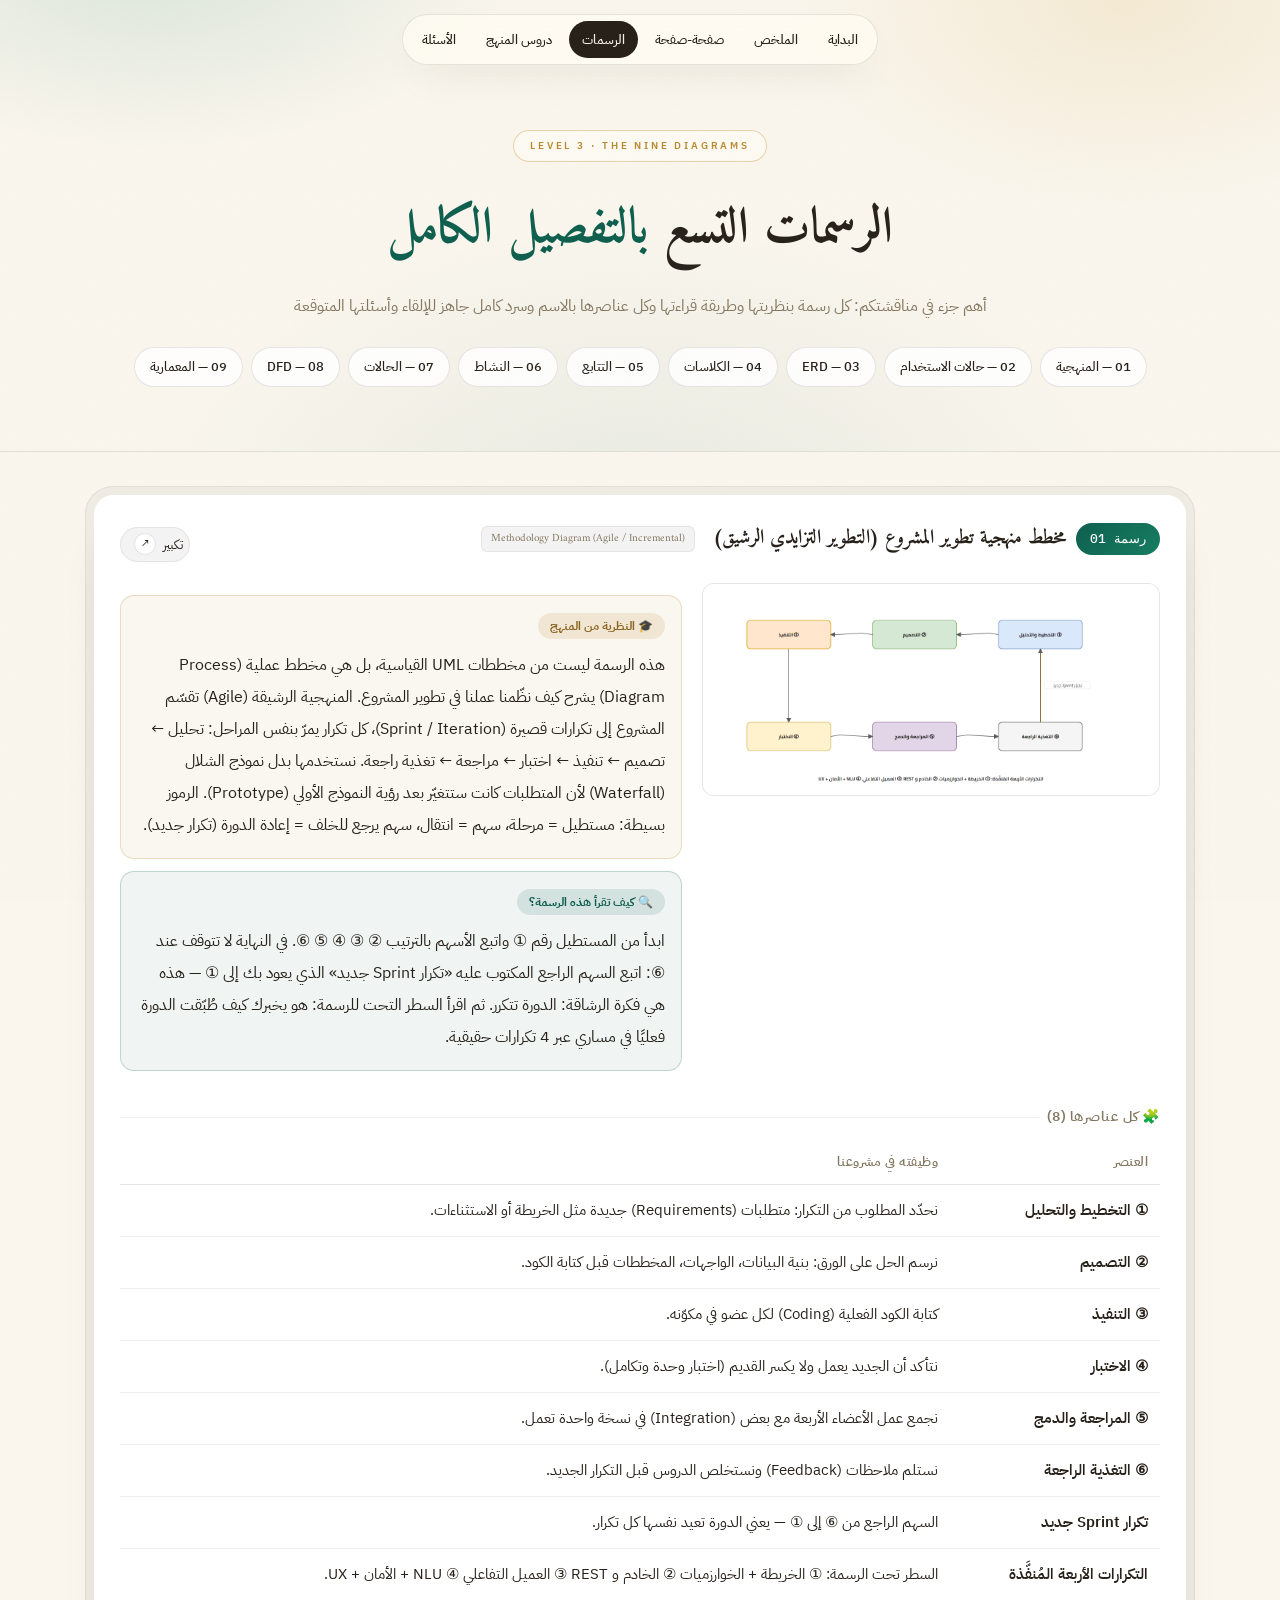
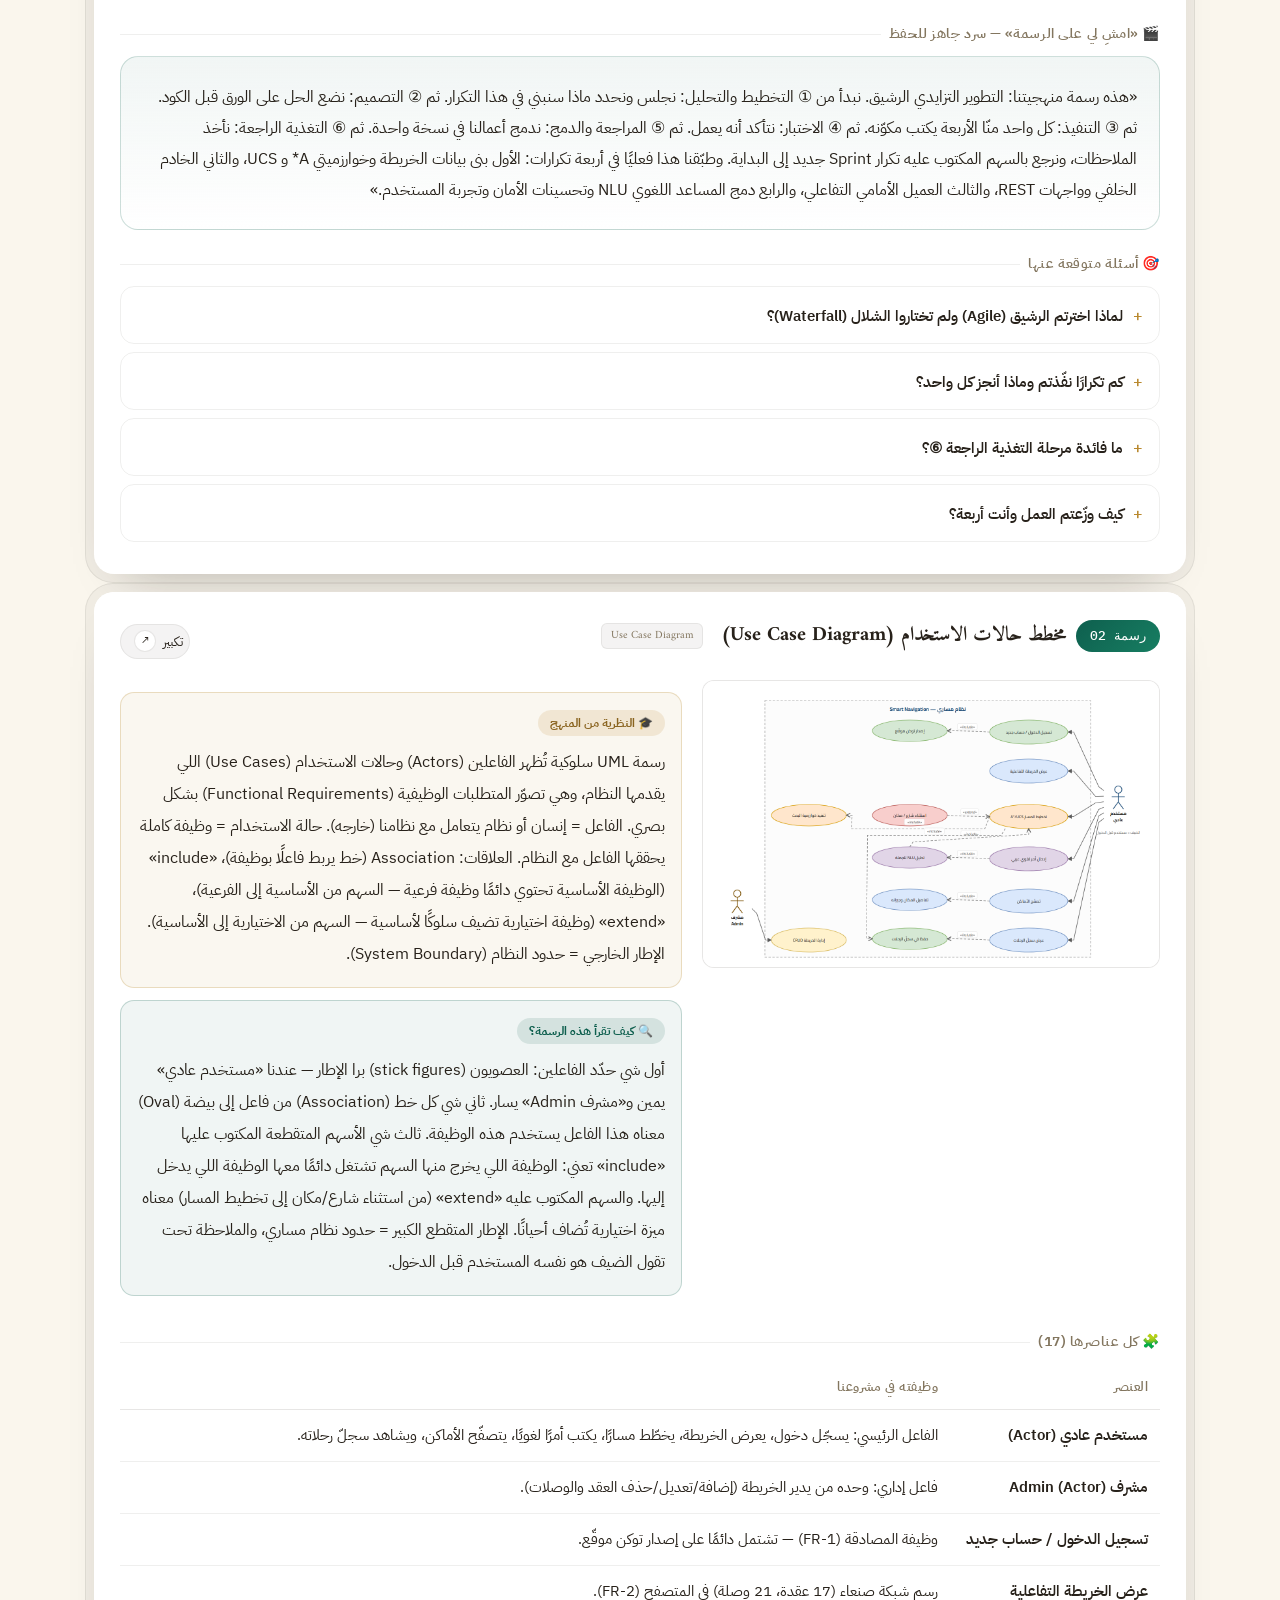
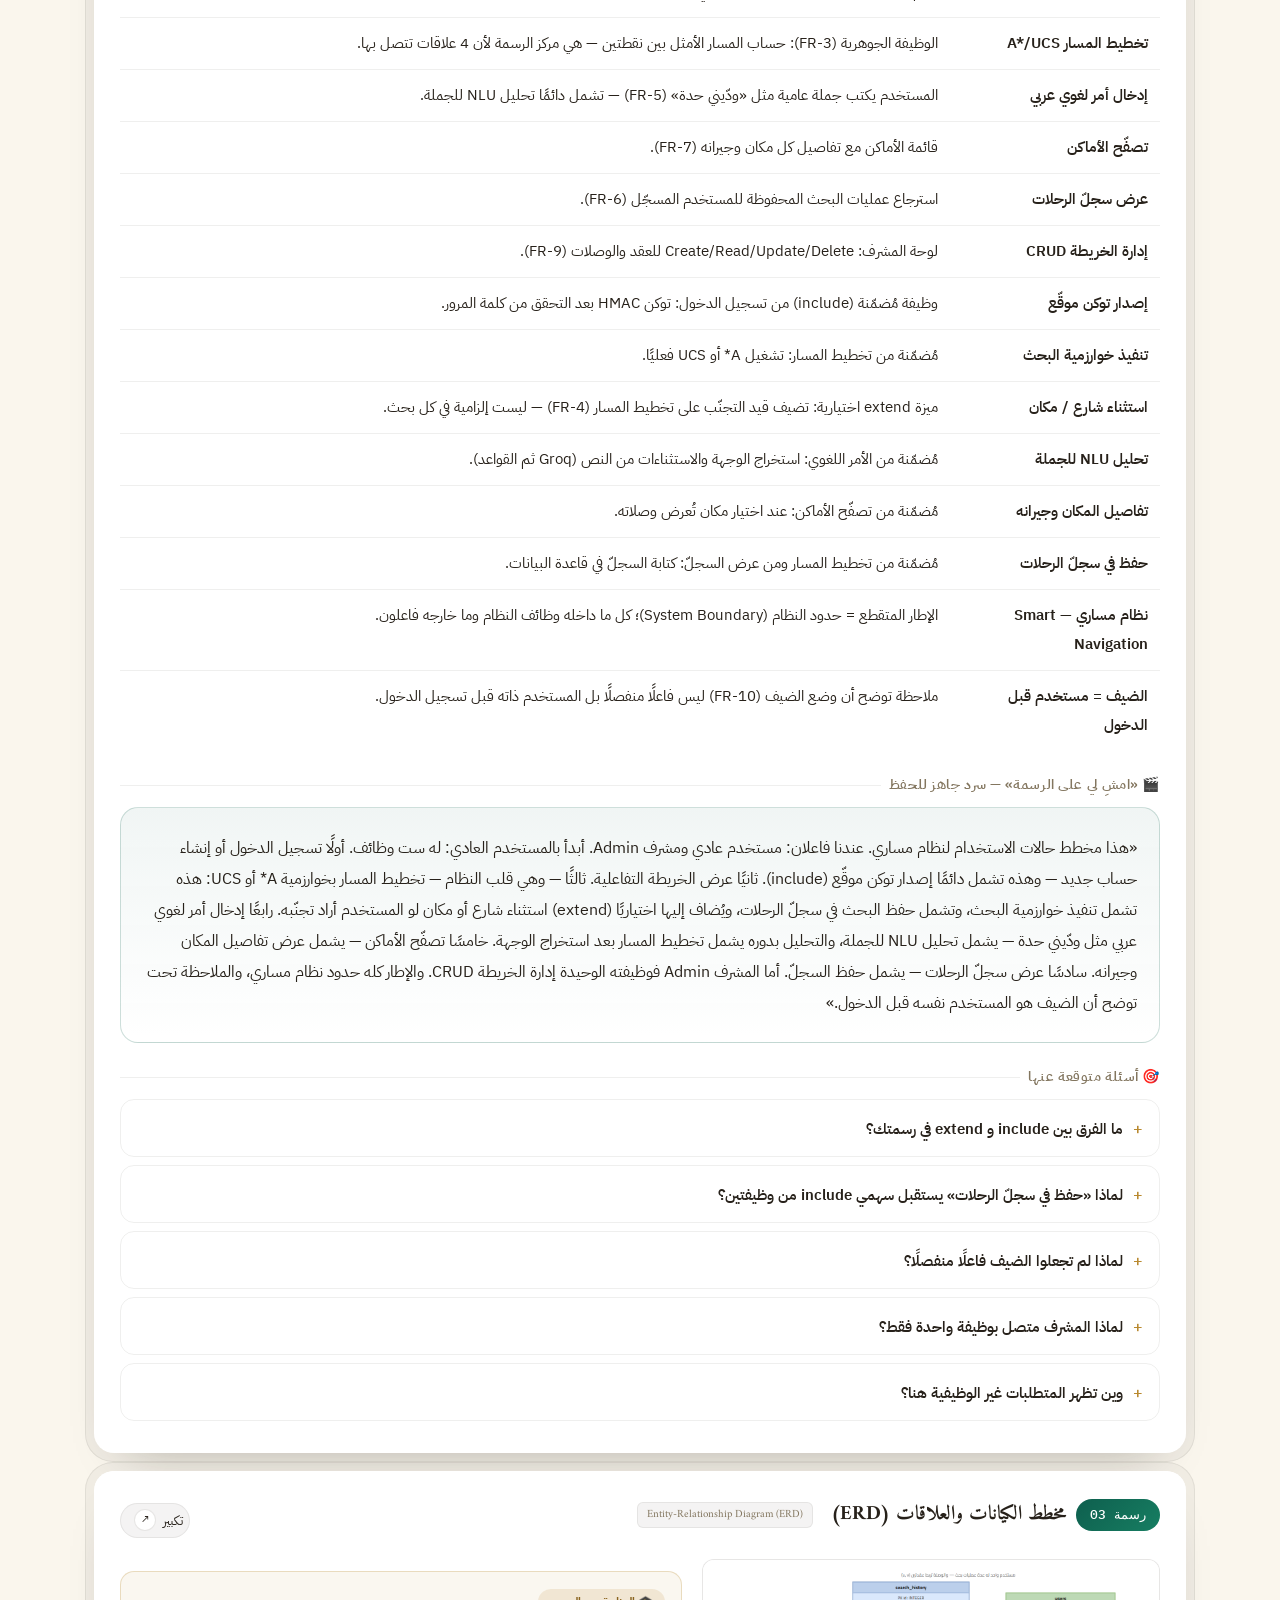
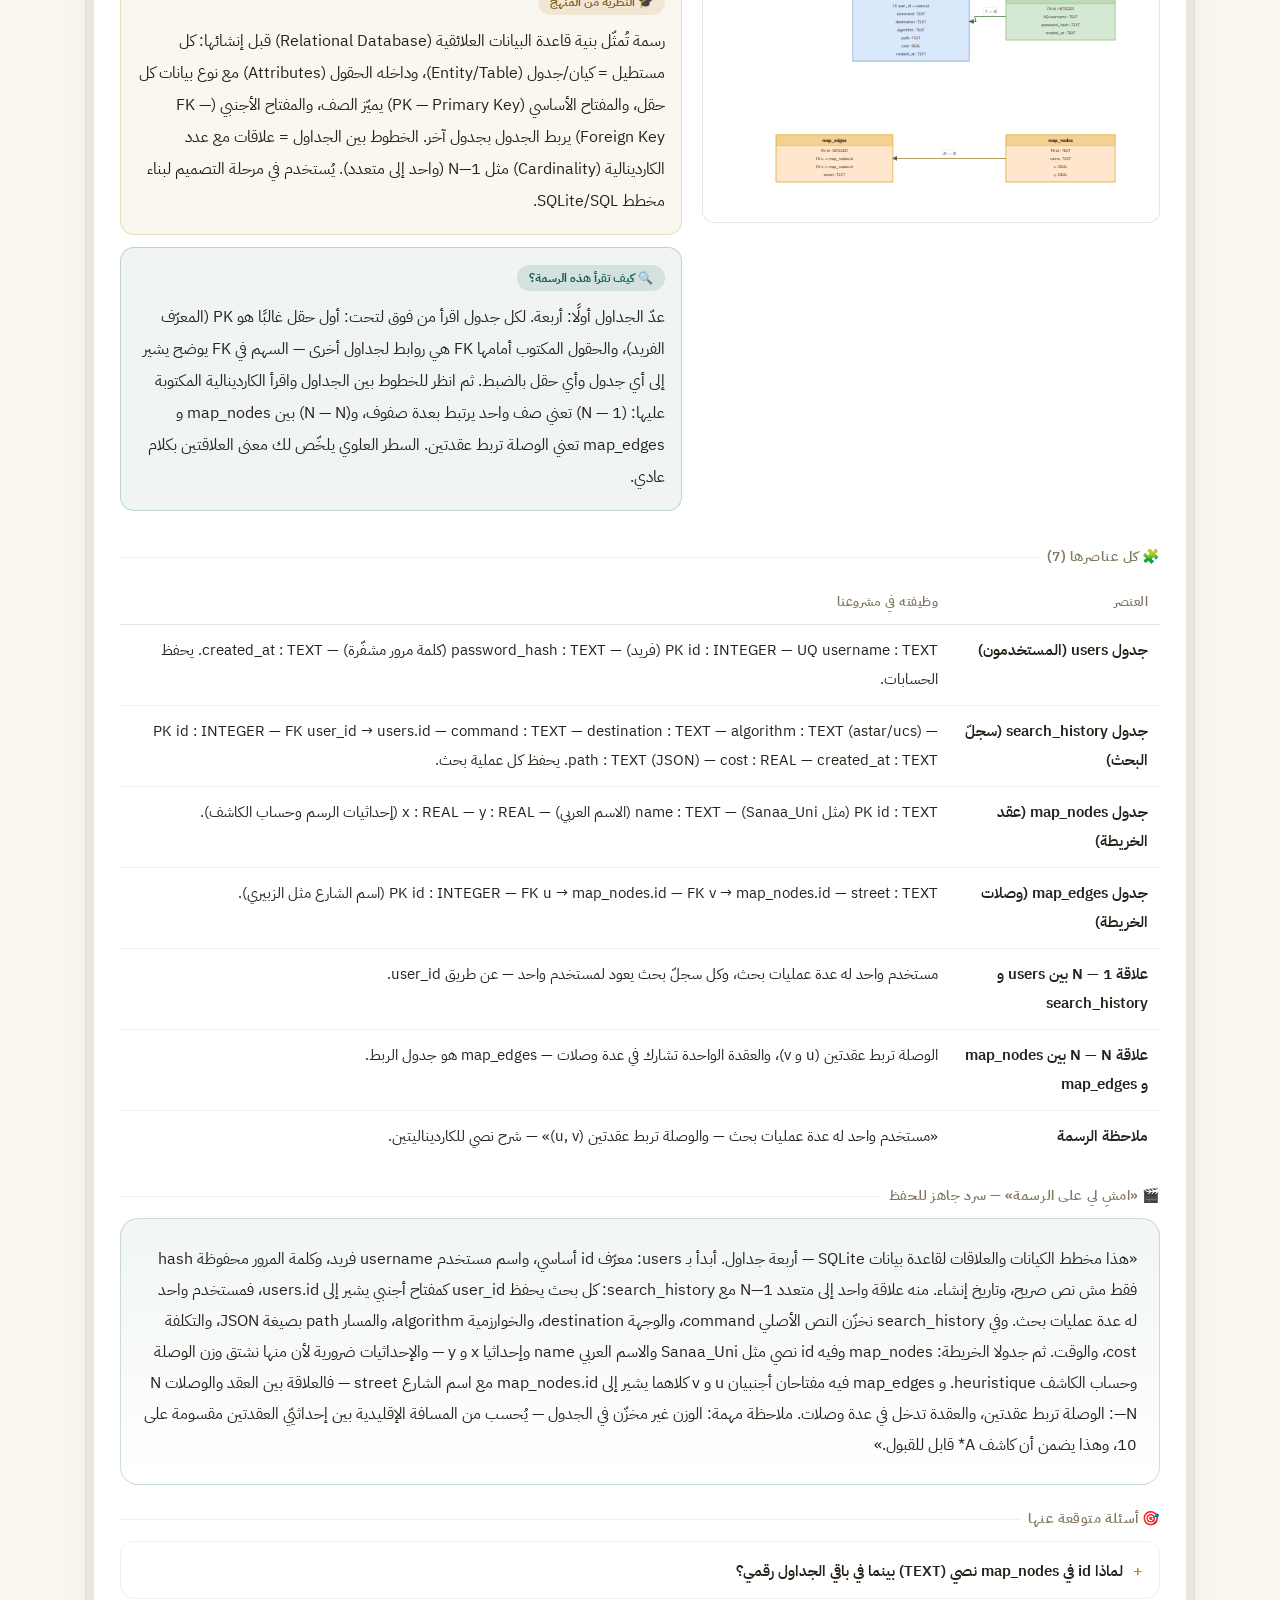
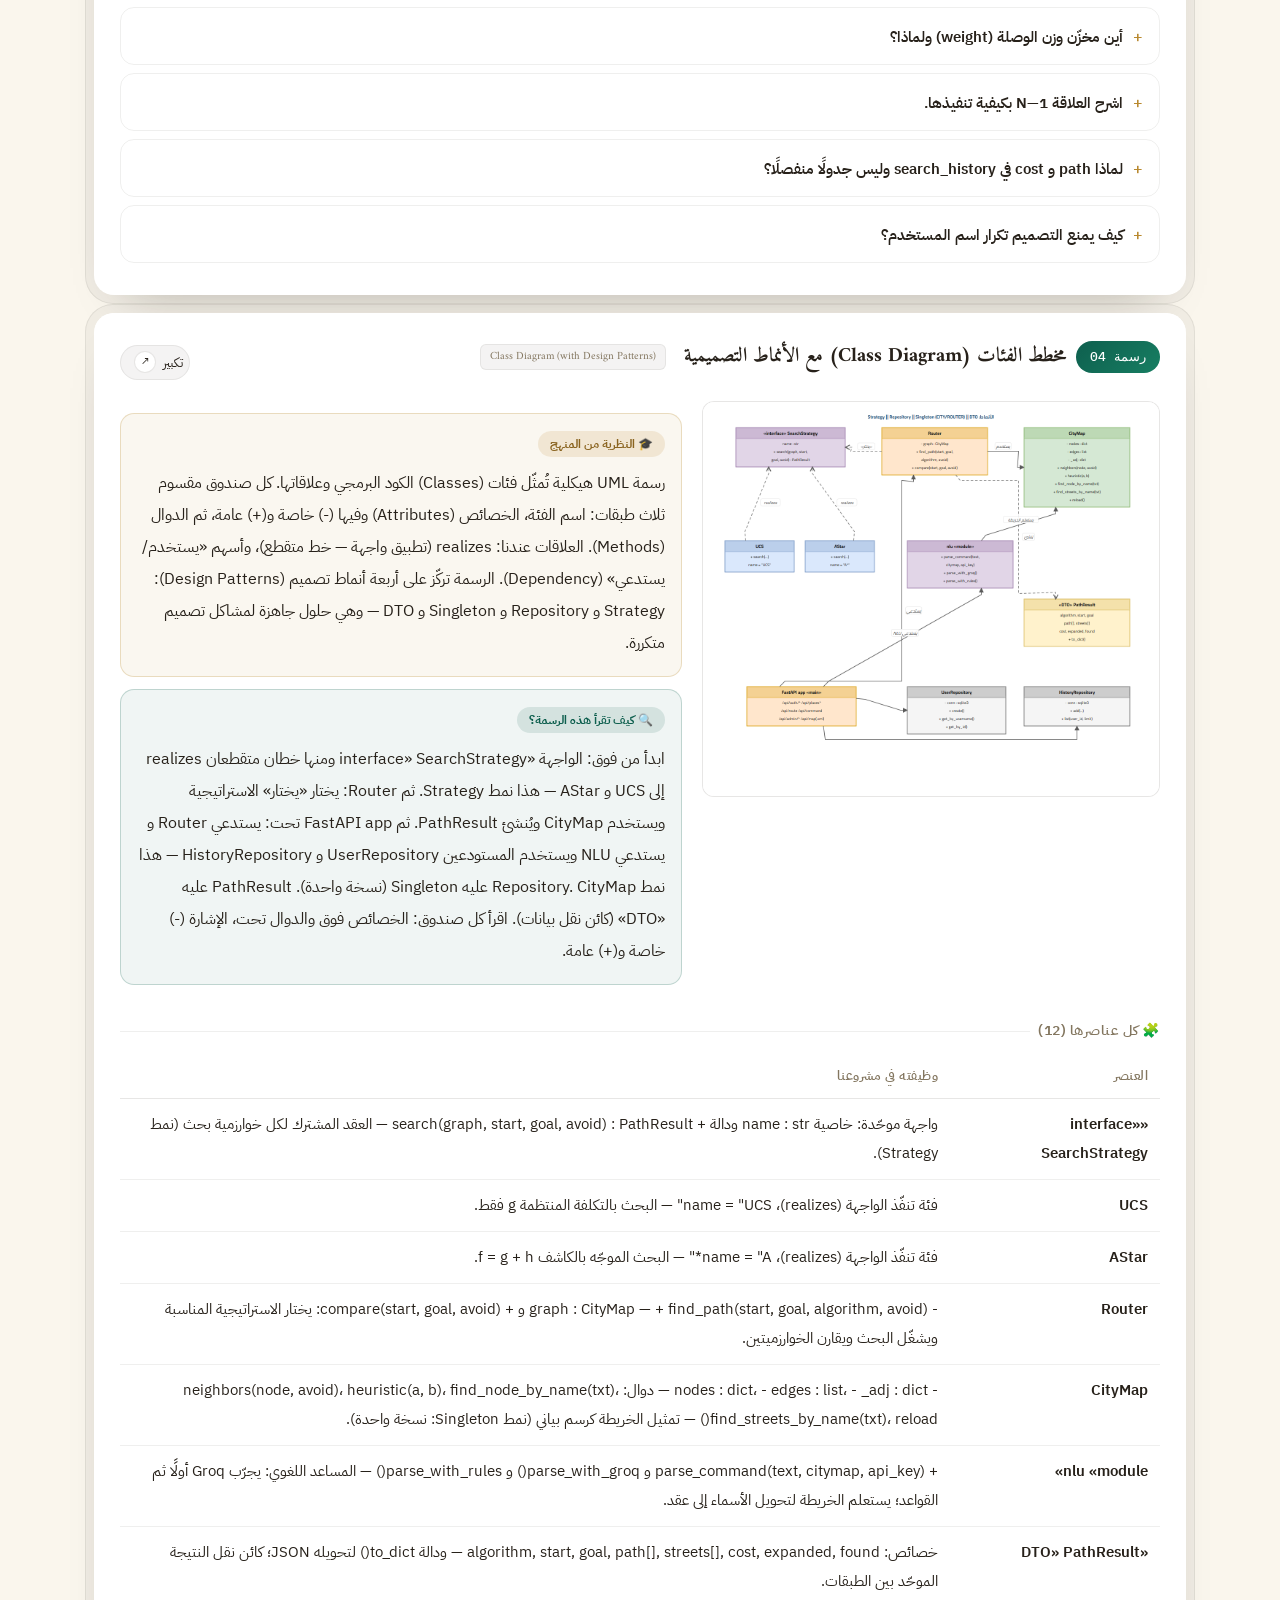
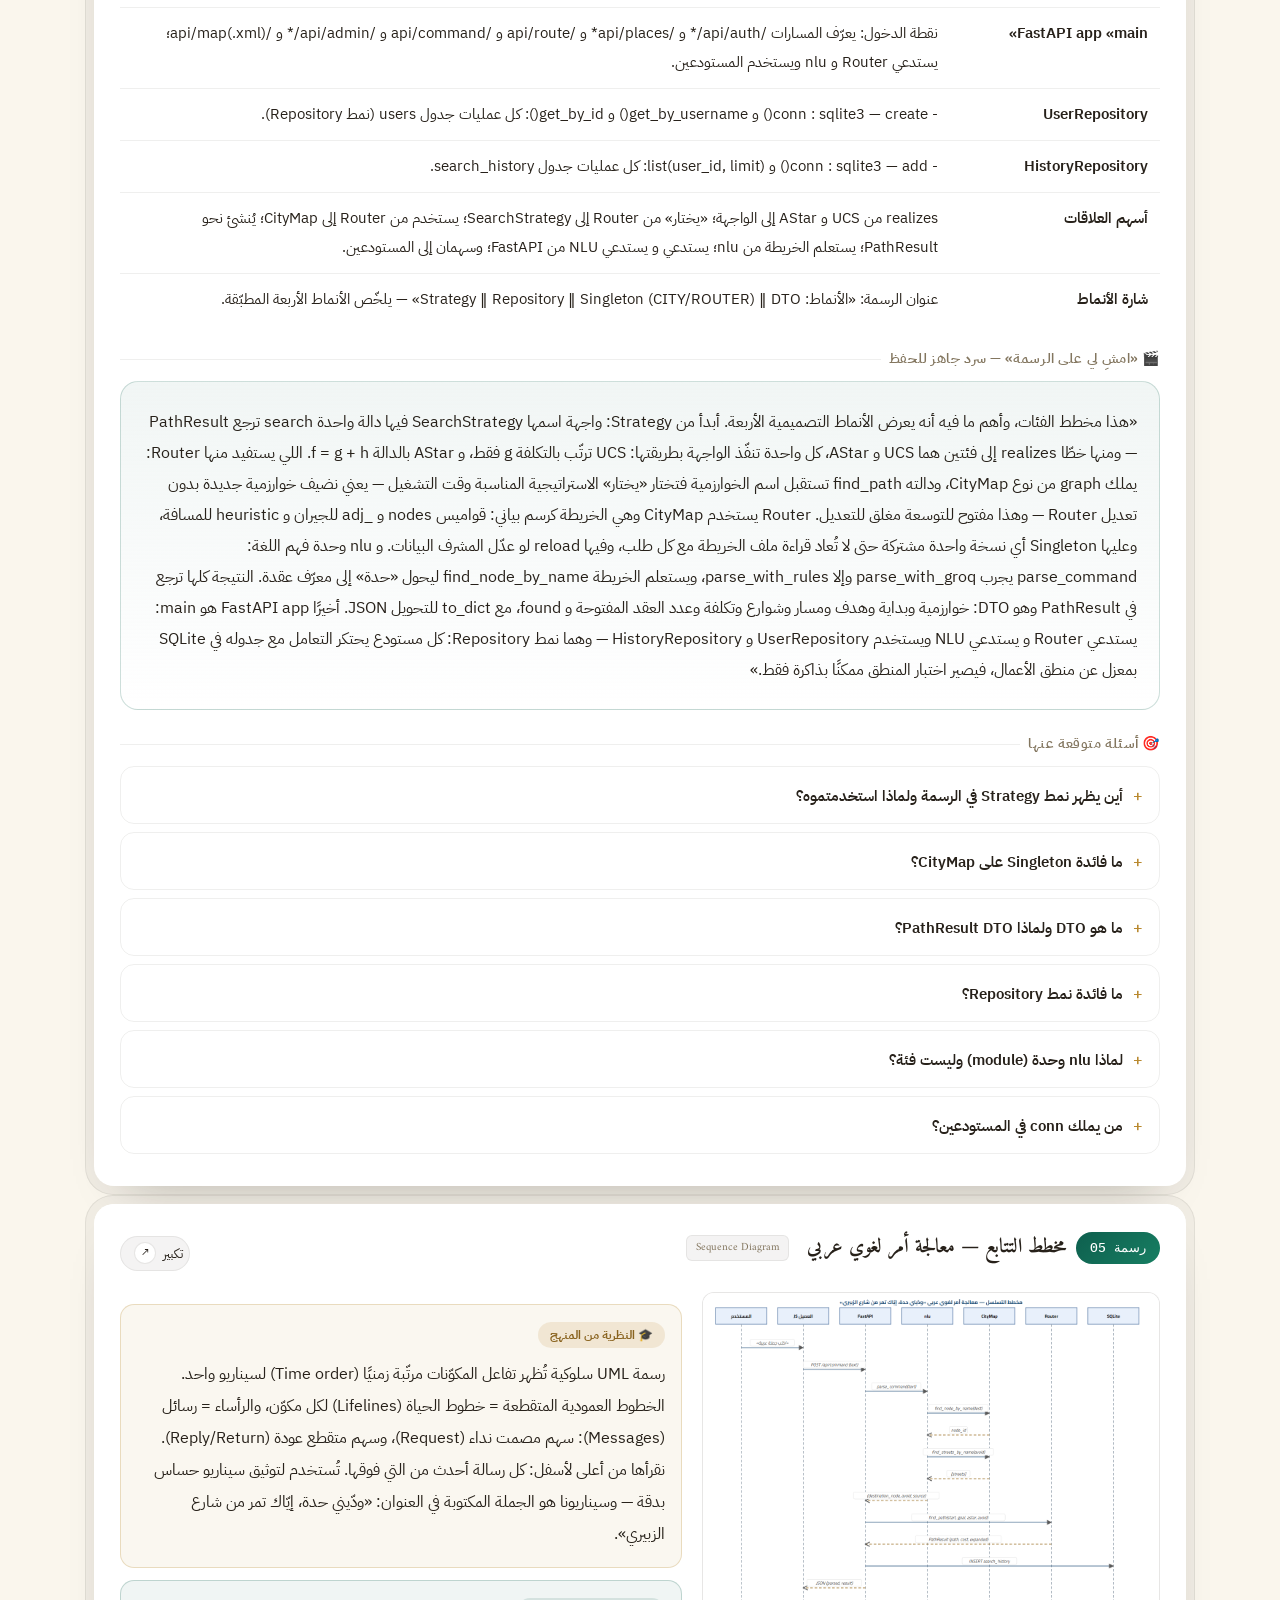
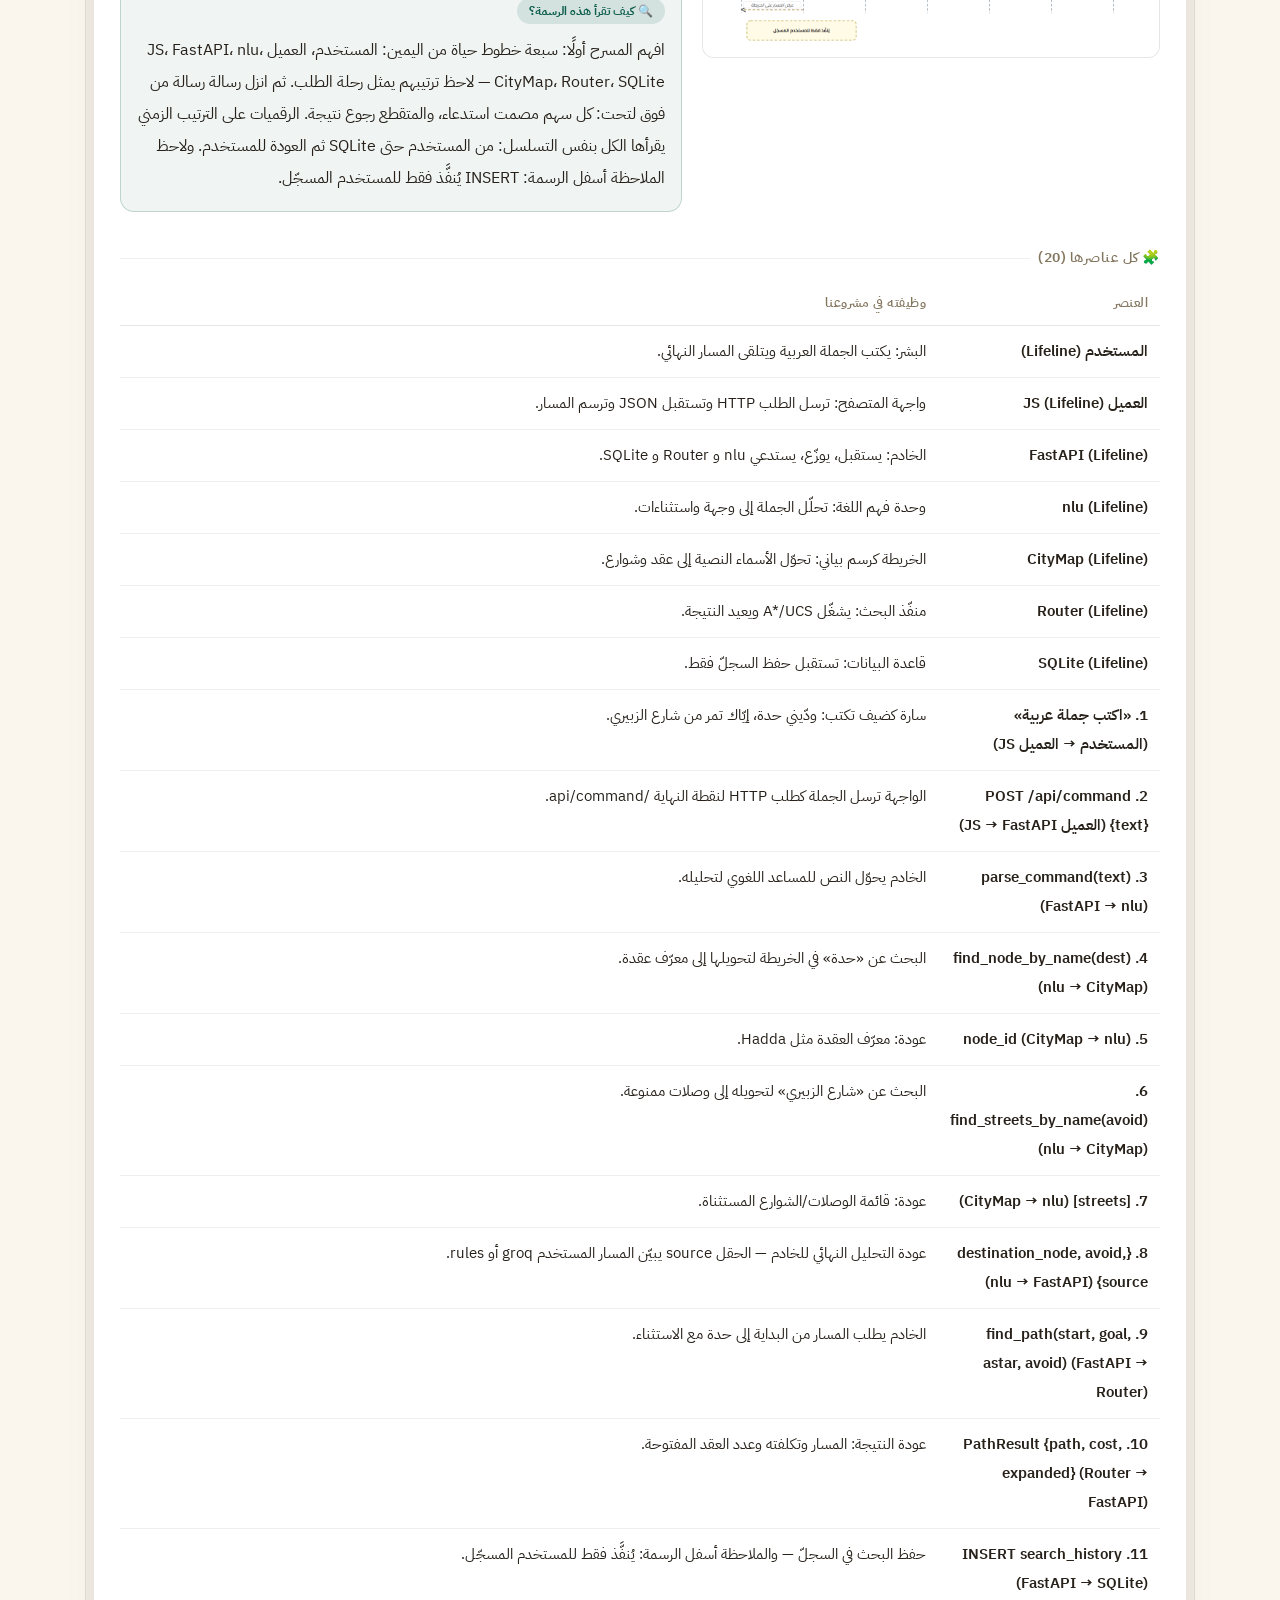
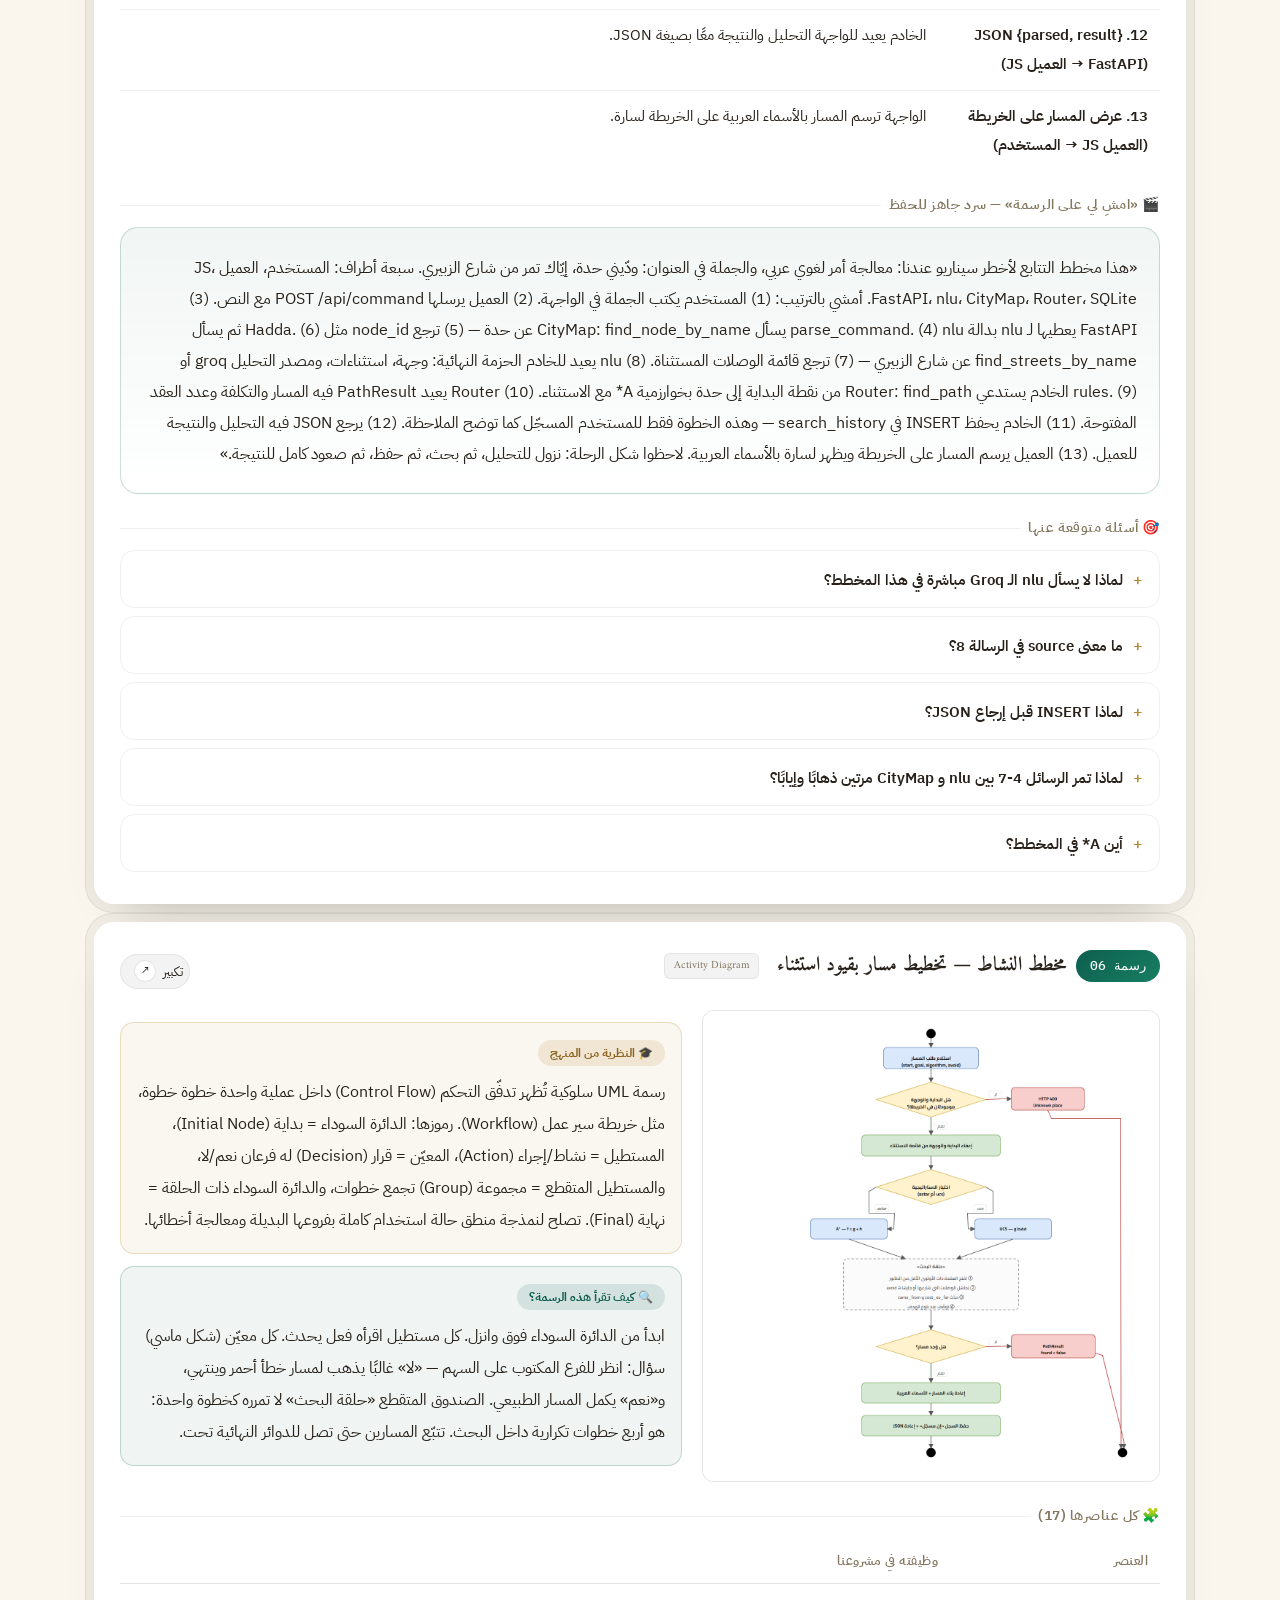
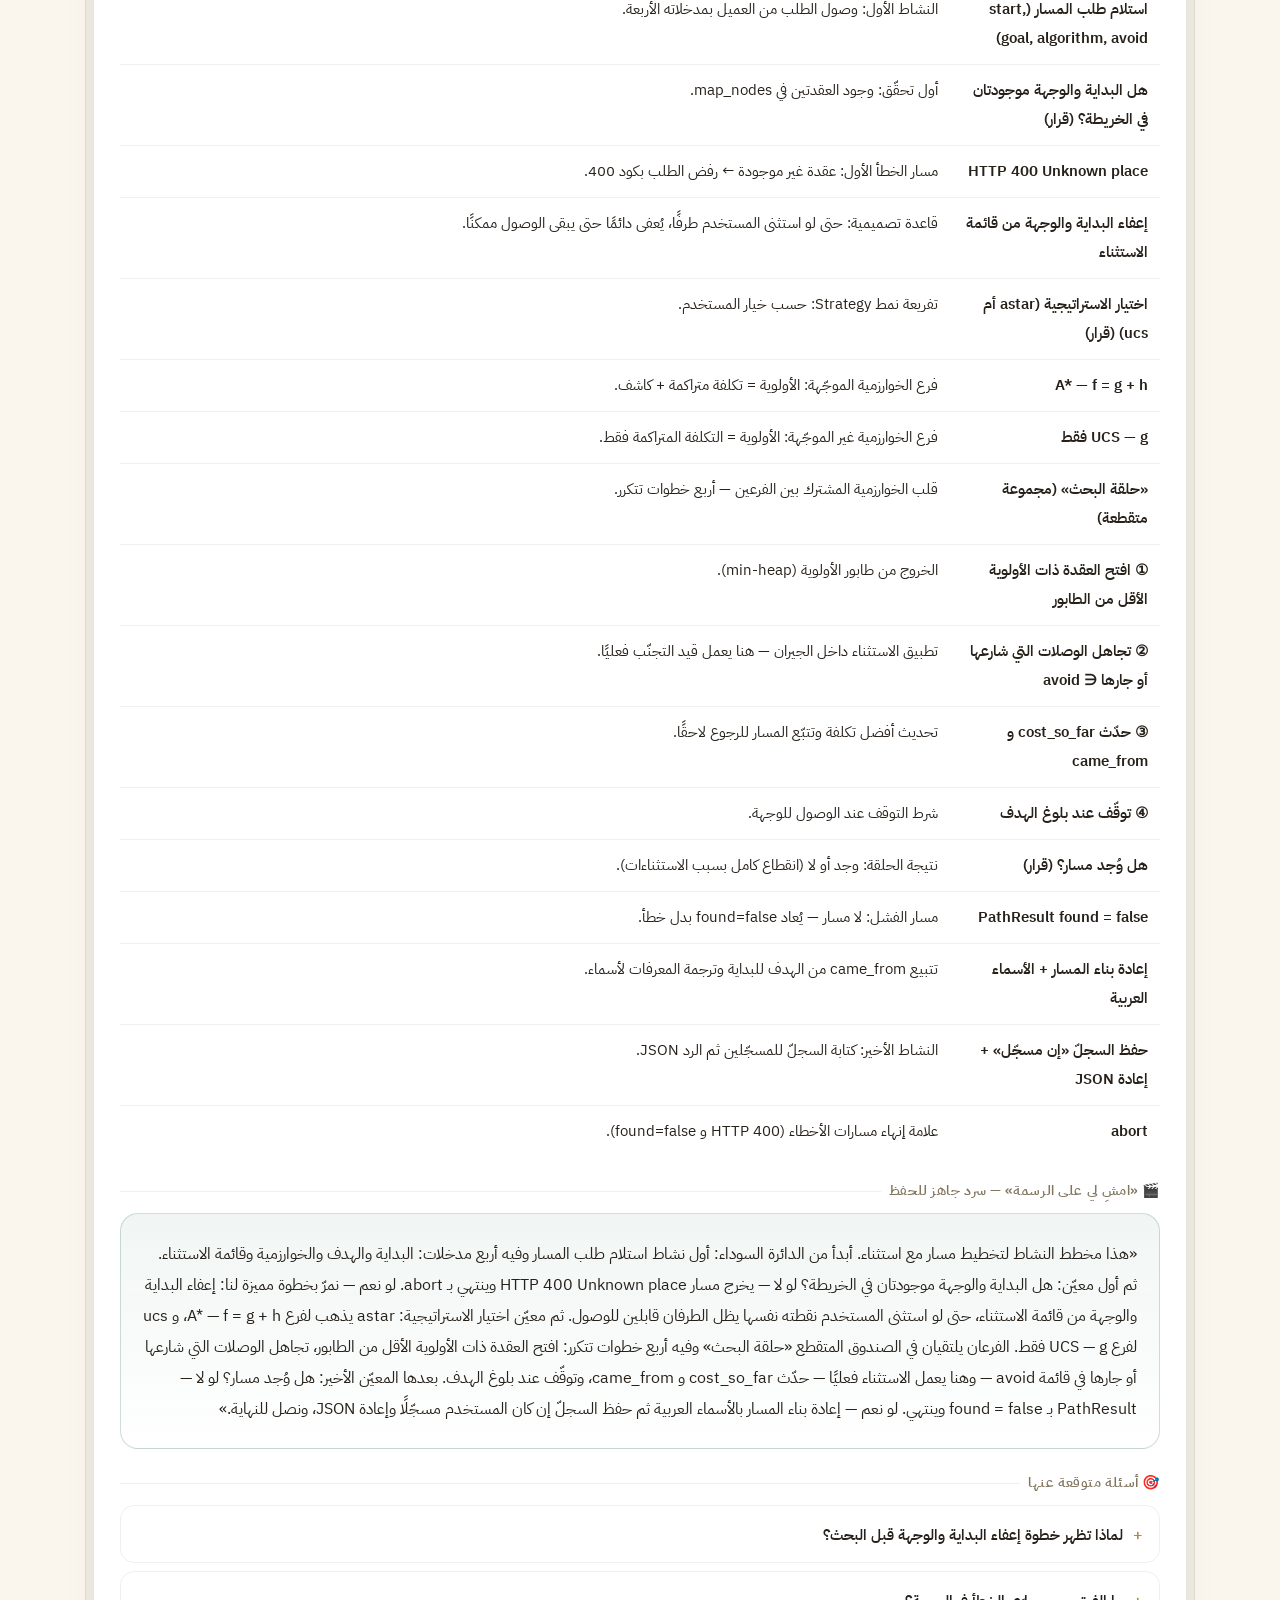
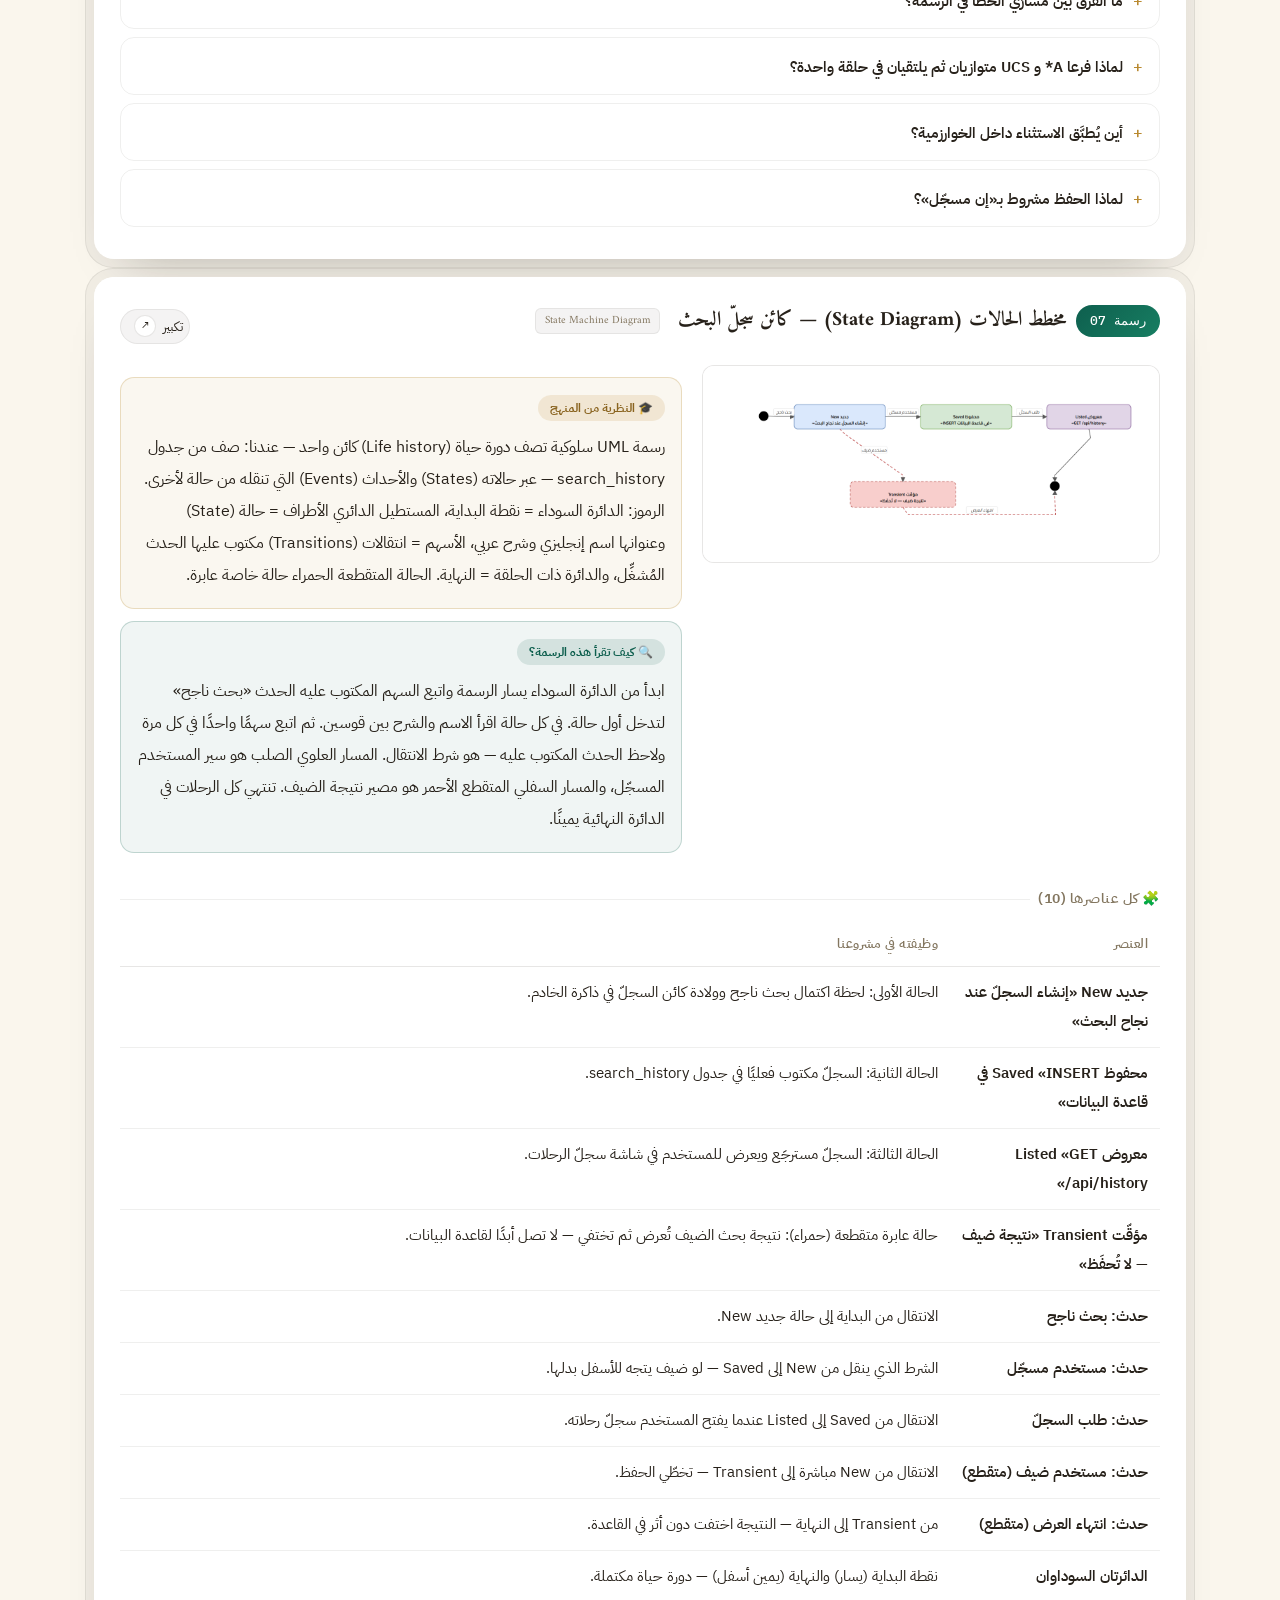
==== diagrams.html @ 1882887a "Masari SE Defense Kit — حقيبة مناقشة مشروع مساري (شرح متعدد المستويات)" ====
<!DOCTYPE html><html lang="ar" dir="rtl"><head><meta charset="utf-8">
<meta name="viewport" content="width=device-width,initial-scale=1">
<meta name="description" content="حقيبة مناقشة مشروع مساري — نظام التنقل الذكي في صنعاء (هندسة البرمجيات): شرح متعدد المستويات، صفحة-بصفحة، الرسمات، دروس المنهج، وأسئلة المناقشة.">
<link rel="icon" href="data:image/svg+xml,<svg xmlns='http://www.w3.org/2000/svg' viewBox='0 0 100 100'><text y='.9em' font-size='90'>🎓</text></svg>">
<link rel="preconnect" href="https://fonts.googleapis.com">
<link rel="preconnect" href="https://fonts.gstatic.com" crossorigin>
<link href="https://fonts.googleapis.com/css2?family=Amiri:wght@400;700&family=IBM+Plex+Sans+Arabic:wght@300;400;500;600;700&family=IBM+Plex+Mono:wght@400;500;600&display=swap" rel="stylesheet">
<title>شرح الرسمات — حقيبة مناقشة مساري</title><style>
:root{
 --cream:#FAF6ED; --paper:#FFFFFF; --ink:#27211A; --mut:#83765F;
 --emerald:#0E5F4E; --emerald2:#177E62; --gold:#B9892F; --gold2:#D8B25E;
 --hair:rgba(39,33,26,.11); --hair2:rgba(39,33,26,.07);
 --ease:cubic-bezier(.32,.72,0,1);
}
*{box-sizing:border-box}
html{scroll-behavior:smooth}
body{margin:0;background:var(--cream);color:var(--ink);
 font-family:'IBM Plex Sans Arabic','Segoe UI',Tahoma,sans-serif;
 line-height:2;font-size:16px;-webkit-font-smoothing:antialiased}
::selection{background:rgba(185,137,47,.25)}

/* ——— نسيج ورقي خفيف (ثابت، لا يعيق التمرير) ——— */
.grain{position:fixed;inset:0;z-index:1;pointer-events:none;opacity:.05;
 background-image:url("data:image/svg+xml,%3Csvg xmlns='http://www.w3.org/2000/svg' width='120' height='120'%3E%3Cfilter id='n'%3E%3CfeTurbulence type='fractalNoise' baseFrequency='0.9' numOctaves='2'/%3E%3C/filter%3E%3Crect width='120' height='120' filter='url(%23n)' opacity='0.5'/%3E%3C/svg%3E")}

/* ——— شريط التقدم ——— */
#prog{position:fixed;top:0;right:0;left:0;height:3px;z-index:80;
 background:linear-gradient(270deg,var(--gold),var(--emerald2));
 transform:scaleX(0);transform-origin:right;transition:transform .15s linear}

/* ——— الكبسولة الطافية (Nav) ——— */
.pillnav{position:fixed;top:14px;left:50%;transform:translateX(-50%);z-index:70;
 display:flex;gap:4px;flex-wrap:wrap;justify-content:center;max-width:calc(100vw - 24px);
 padding:6px;border-radius:999px;background:rgba(255,252,244,.72);
 backdrop-filter:blur(16px) saturate(1.5);-webkit-backdrop-filter:blur(16px) saturate(1.5);
 border:1px solid var(--hair);box-shadow:0 18px 40px -22px rgba(39,33,26,.35)}
.pillnav a{text-decoration:none;font-size:12.5px;font-weight:500;color:var(--ink);
 padding:6px 13px;border-radius:999px;white-space:nowrap;transition:background .45s var(--ease),transform .45s var(--ease)}
.pillnav a:hover{background:rgba(39,33,26,.07);transform:translateY(-1px)}
.pillnav a.on{background:var(--ink);color:#F7F1E4}

/* ——— البطل Hero ——— */
.hero{position:relative;overflow:hidden;text-align:center;
 padding:128px 22px 64px;border-bottom:1px solid var(--hair)}
.hero::before{content:'';position:absolute;inset:0;z-index:-1;
 background:
  radial-gradient(560px 300px at 12% -10%,rgba(23,126,98,.14),transparent 65%),
  radial-gradient(520px 320px at 88% 0%,rgba(216,178,94,.18),transparent 65%),
  radial-gradient(700px 420px at 50% 115%,rgba(14,95,78,.08),transparent 70%)}
.eyebrow{display:inline-block;font-size:10px;letter-spacing:.28em;font-weight:600;
 color:var(--gold);border:1px solid rgba(185,137,47,.35);border-radius:999px;
 padding:5px 16px;margin-bottom:18px;background:rgba(255,253,246,.6)}
.hero h1{font-family:'Amiri',serif;font-weight:700;font-size:clamp(30px,5vw,50px);
 margin:0 0 10px;color:var(--ink)}
.hero h1 em{font-style:normal;color:var(--emerald)}
.hero p{max-width:760px;margin:6px auto;color:var(--mut);font-size:15.5px}
.badges{display:flex;flex-wrap:wrap;gap:8px;justify-content:center;margin-top:22px}
.badge{font-size:13px;font-weight:500;color:var(--emerald);background:#fff;
 border:1px solid var(--hair);border-radius:999px;padding:5px 15px;
 box-shadow:0 10px 24px -18px rgba(14,95,78,.5)}

/* ——— الهيكل ——— */
.wrap{position:relative;z-index:2;max-width:1150px;margin:0 auto;padding:34px 20px 90px}
h2.sec{font-family:'Amiri',serif;font-size:29px;font-weight:700;color:var(--ink);
 margin:46px 0 4px;display:flex;align-items:center;gap:12px}
h2.sec::after{content:'';flex:1;height:1px;background:linear-gradient(270deg,var(--hair),transparent)}
h2.sec .no{font-family:'IBM Plex Mono',monospace;font-size:13px;color:var(--gold);
 border:1px solid rgba(185,137,47,.35);border-radius:999px;padding:2px 12px}
.sub{color:var(--mut);margin:0 0 18px;font-size:14.5px}

/* ——— الكروت مزدوجة الإطار (Double-Bezel) ——— */
.bezel{background:rgba(39,33,26,.045);border:1px solid var(--hair2);
 border-radius:28px;padding:8px;transition:transform .6s var(--ease)}
.bezel:hover{transform:translateY(-3px)}
.core{background:var(--paper);border-radius:20px;padding:24px 26px;
 box-shadow:inset 0 1px 0 rgba(255,255,255,.95),0 24px 48px -34px rgba(39,33,26,.4)}
h3{font-family:'Amiri',serif;font-size:23px;font-weight:700;margin:0 0 10px;color:var(--ink)}
h4{font-size:14px;font-weight:600;color:var(--mut);margin:20px 0 8px;
 letter-spacing:.04em;display:flex;align-items:center;gap:8px}
h4::after{content:'';flex:1;height:1px;background:var(--hair2)}

/* ——— بنتو غير متماثل للفهرس ——— */
.bento{display:grid;grid-template-columns:repeat(12,1fr);gap:14px}
.bento .bezel{margin:0}
.sp7{grid-column:span 7}.sp5{grid-column:span 5}.sp12{grid-column:span 12}
@media(max-width:860px){.sp7,.sp5,.sp12{grid-column:span 12}}
.grid2{display:grid;grid-template-columns:1fr 1fr;gap:14px}
@media(max-width:860px){.grid2{grid-template-columns:1fr}}

/* ——— الشرائح Chips (مُصلَّحة التباين) ——— */
.chiprow{display:flex;flex-wrap:wrap;gap:8px;justify-content:center;margin-top:26px}
.chip{font-family:inherit;font-size:13px;font-weight:500;color:var(--ink);cursor:pointer;user-select:none;
 background:rgba(255,255,255,.85);border:1px solid var(--hair);border-radius:999px;padding:6px 15px;
 transition:all .5s var(--ease)}
.chip:hover{transform:translateY(-2px);box-shadow:0 12px 22px -16px rgba(39,33,26,.5)}
.chip.on{background:var(--ink);color:#F7F1E4;border-color:var(--ink)}

/* ——— ملاحظات ملوّنة ——— */
.note{border-radius:14px;padding:13px 16px;margin:12px 0;border:1px solid}
.note p{margin:4px 0}
.note .lab{display:inline-block;font-size:12px;font-weight:700;border-radius:999px;padding:1px 12px;margin-bottom:6px}
.n-why{background:rgba(185,137,47,.07);border-color:rgba(185,137,47,.25)}
.n-why .lab{background:rgba(185,137,47,.15);color:#8A6420}
.n-ex{background:rgba(14,95,78,.06);border-color:rgba(14,95,78,.22)}
.n-ex .lab{background:rgba(14,95,78,.12);color:var(--emerald)}
.n-q{background:rgba(160,60,60,.05);border-color:rgba(160,60,60,.2)}
.n-q .lab{background:rgba(160,60,60,.12);color:#8F3A3A}

/* ——— قوائم ——— */
ul{margin:8px 0;padding:0;list-style:none}
ul li{padding:5px 26px 5px 0;position:relative}
ul li::before{content:'✦';position:absolute;right:2px;top:5px;font-size:11px;color:var(--gold)}
ol{margin:8px 0;padding-right:22px}
ol li{margin:6px 0}

/* ——— جداول شعرية ناعمة ——— */
table{border-collapse:collapse;width:100%;background:transparent;font-size:14.5px;margin:8px 0}
th{font-size:12.5px;font-weight:600;color:var(--mut);text-align:right;
 letter-spacing:.04em;padding:10px 12px;border-bottom:1px solid var(--hair)}
td{padding:11px 12px;border-bottom:1px solid var(--hair2);vertical-align:top}
tr:last-child td{border-bottom:none}

/* ——— أسئلة قابلة للفتح ——— */
details.qa{background:transparent;border:1px solid var(--hair2);border-radius:14px;
 margin:8px 0;overflow:hidden;transition:border-color .4s var(--ease)}
details.qa[open]{border-color:rgba(185,137,47,.4)}
details.qa summary{cursor:pointer;list-style:none;display:flex;align-items:baseline;gap:10px;
 padding:12px 16px;font-weight:600;font-size:14.5px;color:var(--ink)}
details.qa summary::-webkit-details-marker{display:none}
details.qa summary::before{content:'+';font-family:'IBM Plex Mono',monospace;font-weight:500;
 color:var(--gold);font-size:16px;flex-shrink:0;transition:transform .5s var(--ease)}
details.qa[open] summary::before{transform:rotate(45deg)}
details.qa .ans{padding:2px 18px 14px;color:#4A4136;font-size:14.5px}

/* ——— صفحات الوثيقة ——— */
.flexp{display:grid;grid-template-columns:minmax(300px,44%) 1fr;gap:20px;align-items:start;margin-top:14px}
@media(max-width:960px){.flexp{grid-template-columns:1fr}}
.pgimg{width:100%;display:block;border-radius:12px;border:1px solid var(--hair);
 background:#fff;transition:transform .6s var(--ease),box-shadow .6s var(--ease)}
.pgimg:hover{transform:translateY(-3px);box-shadow:0 26px 44px -30px rgba(39,33,26,.55)}
.pgnum{font-family:'IBM Plex Mono',monospace;font-size:13px;font-weight:500;color:#fff;
 background:linear-gradient(135deg,var(--emerald),var(--emerald2));
 border-radius:999px;padding:3px 14px;white-space:nowrap}
.tag{font-size:11px;font-weight:500;color:var(--mut);background:rgba(39,33,26,.05);
 border:1px solid var(--hair2);border-radius:6px;padding:1px 9px;margin-inline-start:8px}
.zoom{display:inline-flex;align-items:center;gap:7px;text-decoration:none;font-size:12.5px;
 color:var(--ink);background:rgba(39,33,26,.05);border:1px solid var(--hair2);
 border-radius:999px;padding:4px 6px 4px 13px;transition:background .45s var(--ease)}
.zoom:hover{background:rgba(39,33,26,.1)}
.zoom .ic{width:22px;height:22px;border-radius:999px;background:#fff;border:1px solid var(--hair);
 display:inline-flex;align-items:center;justify-content:center;font-size:11px;transition:transform .45s var(--ease)}
.zoom:hover .ic{transform:translate(-2px,-2px)}
.pghead{display:flex;justify-content:space-between;align-items:center;flex-wrap:wrap;gap:8px}
.pghead h3{display:flex;align-items:center;gap:10px;flex-wrap:wrap;font-size:20px}

/* ——— خطابات وأرقام ——— */
.speech{background:#FFFDF4;border:1px solid rgba(185,137,47,.3);border-radius:20px;
 padding:22px 26px;font-family:'Amiri',serif;font-size:19px;line-height:2.2;position:relative}
.speech::before{content:'❝';position:absolute;top:-6px;right:18px;font-size:34px;color:var(--gold2);opacity:.6}
.num{font-family:'IBM Plex Mono',monospace;font-weight:500;color:var(--emerald);
 font-size:19px;white-space:nowrap}
td .num{font-size:16px}
.kpi{text-align:center;padding:18px 10px}
.kpi .n{font-family:'IBM Plex Mono',monospace;font-size:24px;font-weight:600;color:var(--emerald)}
.kpi .t{font-size:12.5px;color:var(--mut);margin-top:4px}

/* ——— الرسمات ——— */
.story{background:linear-gradient(180deg,rgba(14,95,78,.06),#fff);
 border:1px solid rgba(14,95,78,.2);border-radius:18px;padding:18px 22px;font-size:15.5px}
.story p{margin:6px 0}

/* ——— الدروس ——— */
.ava{width:46px;height:46px;border-radius:999px;flex-shrink:0;display:flex;align-items:center;justify-content:center;
 font-family:'Amiri',serif;font-size:22px;font-weight:700;color:#fff;
 background:linear-gradient(135deg,var(--emerald),var(--gold))}
.memgrid li::before{content:'⚡';font-size:12px}

/* ——— البحث ——— */
.search{width:100%;max-width:430px;padding:11px 18px;font-family:inherit;font-size:14.5px;
 color:var(--ink);background:#fff;border:1px solid var(--hair);border-radius:999px;outline:none;
 transition:border-color .4s var(--ease),box-shadow .4s var(--ease)}
.search:focus{border-color:rgba(185,137,47,.55);box-shadow:0 0 0 4px rgba(185,137,47,.12)}
.filterbar{position:sticky;top:66px;z-index:40;margin:0 0 18px}

/* ——— الحركة ——— */
.rv{opacity:0;transform:translateY(26px);filter:blur(7px)}
.rv.vis{opacity:1;transform:none;filter:none;
 transition:opacity .9s var(--ease),transform .9s var(--ease),filter .9s var(--ease)}
@media(prefers-reduced-motion:reduce){.rv{opacity:1;transform:none;filter:none}}

/* ——— تذييل ——— */
.foot{position:relative;z-index:2;text-align:center;padding:44px 20px 60px;
 border-top:1px solid var(--hair);color:var(--mut);font-size:13px}
.foot b{color:var(--emerald)}

@media print{
 .pillnav,.chip,.search,#prog,.grain,.filterbar,.zoom{display:none!important}
 .rv{opacity:1!important;transform:none!important;filter:none!important}
 body{background:#fff}
 .bezel{transform:none;background:none;border:none;padding:0}
 .core{border:1px solid #ddd;box-shadow:none}
 .hero{padding:40px 10px 20px}
 .bezel{break-inside:avoid}
}
</style></head><body>
<div class="grain"></div><div id="prog"></div>
<nav class="pillnav">
<a href="index.html">البداية</a><a href="summary.html">الملخص</a>
<a href="page-by-page.html">صفحة‑صفحة</a><a class="on" href="diagrams.html">الرسمات</a>
<a href="lessons.html">دروس المنهج</a><a href="questions.html">الأسئلة</a>
</nav><header class="hero"><div class="eyebrow">LEVEL 3 · THE NINE DIAGRAMS</div><h1>الرسمات التسع <em>بالتفصيل الكامل</em></h1><p>أهم جزء في مناقشتكم: كل رسمة بنظريتها وطريقة قراءتها وكل عناصرها بالاسم وسرد كامل جاهز للإلقاء وأسئلتها المتوقعة</p><div class="chiprow"><span class="chip" onclick="location.hash='d01'">01 — المنهجية</span><span class="chip" onclick="location.hash='d02'">02 — حالات الاستخدام</span><span class="chip" onclick="location.hash='d03'">03 — ERD</span><span class="chip" onclick="location.hash='d04'">04 — الكلاسات</span><span class="chip" onclick="location.hash='d05'">05 — التتابع</span><span class="chip" onclick="location.hash='d06'">06 — النشاط</span><span class="chip" onclick="location.hash='d07'">07 — الحالات</span><span class="chip" onclick="location.hash='d08'">08 — DFD</span><span class="chip" onclick="location.hash='d09'">09 — المعمارية</span></div></header><div class="wrap">
<div class="bezel rv" id="d01"><div class="core">
<div class="pghead">
<h3><span class="pgnum">رسمة 01</span>مخطط منهجية تطوير المشروع (التطوير التزايدي الرشيق)<span class="tag">Methodology Diagram (Agile / Incremental)</span></h3>
<a class="zoom" href="diagrams/01_methodology.png" target="_blank">تكبير<span class="ic">↗</span></a>
</div>
<div class="flexp">
<div><a href="diagrams/01_methodology.png" target="_blank">
<img class="pgimg" src="diagrams/01_methodology.png" alt="مخطط منهجية تطوير المشروع (التطوير التزايدي الرشيق)"></a></div>
<div>
<div class="note n-why"><span class="lab">🎓 النظرية من المنهج</span><p>هذه الرسمة ليست من مخططات UML القياسية، بل هي مخطط عملية (Process Diagram) يشرح كيف نظّمنا عملنا في تطوير المشروع. المنهجية الرشيقة (Agile) تقسّم المشروع إلى تكرارات قصيرة (Sprint / Iteration)، كل تكرار يمرّ بنفس المراحل: تحليل ← تصميم ← تنفيذ ← اختبار ← مراجعة ← تغذية راجعة. نستخدمها بدل نموذج الشلال (Waterfall) لأن المتطلبات كانت ستتغيّر بعد رؤية النموذج الأولي (Prototype). الرموز بسيطة: مستطيل = مرحلة، سهم = انتقال، سهم يرجع للخلف = إعادة الدورة (تكرار جديد).</p></div>
<div class="note n-ex"><span class="lab">🔍 كيف تقرأ هذه الرسمة؟</span><p>ابدأ من المستطيل رقم ① واتبع الأسهم بالترتيب ② ③ ④ ⑤ ⑥. في النهاية لا تتوقف عند ⑥: اتبع السهم الراجع المكتوب عليه «تكرار Sprint جديد» الذي يعود بك إلى ① — هذه هي فكرة الرشاقة: الدورة تتكرر. ثم اقرأ السطر التحت للرسمة: هو يخبرك كيف طُبّقت الدورة فعليًا في مساري عبر 4 تكرارات حقيقية.</p></div>
</div></div>
<h4>🧩 كل عناصرها (8)</h4>
<table><tr><th style="width:210px">العنصر</th><th>وظيفته في مشروعنا</th></tr><tr><td style="font-weight:600">① التخطيط والتحليل</td><td>نحدّد المطلوب من التكرار: متطلبات (Requirements) جديدة مثل الخريطة أو الاستثناءات.</td></tr><tr><td style="font-weight:600">② التصميم</td><td>نرسم الحل على الورق: بنية البيانات، الواجهات، المخططات قبل كتابة الكود.</td></tr><tr><td style="font-weight:600">③ التنفيذ</td><td>كتابة الكود الفعلية (Coding) لكل عضو في مكوّنه.</td></tr><tr><td style="font-weight:600">④ الاختبار</td><td>نتأكد أن الجديد يعمل ولا يكسر القديم (اختبار وحدة وتكامل).</td></tr><tr><td style="font-weight:600">⑤ المراجعة والدمج</td><td>نجمع عمل الأعضاء الأربعة مع بعض (Integration) في نسخة واحدة تعمل.</td></tr><tr><td style="font-weight:600">⑥ التغذية الراجعة</td><td>نستلم ملاحظات (Feedback) ونستخلص الدروس قبل التكرار الجديد.</td></tr><tr><td style="font-weight:600">تكرار Sprint جديد</td><td>السهم الراجع من ⑥ إلى ① — يعني الدورة تعيد نفسها كل تكرار.</td></tr><tr><td style="font-weight:600">التكرارات الأربعة المُنفَّذة</td><td>السطر تحت الرسمة: ① الخريطة + الخوارزميات ② الخادم و REST ③ العميل التفاعلي ④ NLU + الأمان + UX.</td></tr></table>
<h4>🎬 «امشِ لي على الرسمة» — سرد جاهز للحفظ</h4>
<div class="story"><p>«هذه رسمة منهجيتنا: التطوير التزايدي الرشيق. نبدأ من ① التخطيط والتحليل: نجلس ونحدد ماذا سنبني في هذا التكرار. ثم ② التصميم: نضع الحل على الورق قبل الكود. ثم ③ التنفيذ: كل واحد منّا الأربعة يكتب مكوّنه. ثم ④ الاختبار: نتأكد أنه يعمل. ثم ⑤ المراجعة والدمج: ندمج أعمالنا في نسخة واحدة. ثم ⑥ التغذية الراجعة: نأخذ الملاحظات، ونرجع بالسهم المكتوب عليه تكرار Sprint جديد إلى البداية. وطبّقنا هذا فعليًا في أربعة تكرارات: الأول بنى بيانات الخريطة وخوارزميتي A* و UCS، والثاني الخادم الخلفي وواجهات REST، والثالث العميل الأمامي التفاعلي، والرابع دمج المساعد اللغوي NLU وتحسينات الأمان وتجربة المستخدم.»</p></div>
<h4>🎯 أسئلة متوقعة عنها</h4><details class="qa"><summary><span>لماذا اخترتم الرشيق (Agile) ولم تختاروا الشلال (Waterfall)؟</span></summary><div class="ans"><b>الإجابة:</b><p>لأن المشروع تفاعلي ولم يكتمل تصوّر واجهته وآلية الاستثناءات إلا بعد رؤية نموذج أولي، والرشيق يتحمّل تغيّر المتطلبات عبر التكرارات، بينما الشلال لا يرجع للخلف. كما أتاح الرشيق عرض نسخة تعمل مبكرًا وتطوير المكوّنات الأربعة بالتوازي ثم الدمج في نهاية كل تكرار.</p></div></details><details class="qa"><summary><span>كم تكرارًا نفّذتم وماذا أنجز كل واحد؟</span></summary><div class="ans"><b>الإجابة:</b><p>أربعة: (1) بيانات الخريطة وخوارزميات البحث، (2) الخادم الخلفي وواجهات REST، (3) العميل الأمامي التفاعلي، (4) دمج المساعد اللغوي وتحسينات الأمان وتجربة المستخدم.</p></div></details><details class="qa"><summary><span>ما فائدة مرحلة التغذية الراجعة ⑥؟</span></summary><div class="ans"><b>الإجابة:</b><p>هي التي تغلق الحلقة: نستلم ملاحظات على النسخة المدمجة ونحوّلها إلى متطلبات معدّلة في تخطيط التكرار التالي، فالمنتج يتحسّن تدريجيًا بدل أن نكتشف المشاكل في النهاية.</p></div></details><details class="qa"><summary><span>كيف وزّعتم العمل وأنت أربعة؟</span></summary><div class="ans"><b>الإجابة:</b><p>كل عضو تقدّم في مكوّنه باستقلال (خوارزميات / خادم / واجهة / مساعد لغوي) بالتوازي، والدمج يجري في مرحلة ⑤ المراجعة والدمج في نهاية كل تكرار.</p></div></details>
</div></div>
<div class="bezel rv" id="d02"><div class="core">
<div class="pghead">
<h3><span class="pgnum">رسمة 02</span>مخطط حالات الاستخدام (Use Case Diagram)<span class="tag">Use Case Diagram</span></h3>
<a class="zoom" href="diagrams/02_use_case.png" target="_blank">تكبير<span class="ic">↗</span></a>
</div>
<div class="flexp">
<div><a href="diagrams/02_use_case.png" target="_blank">
<img class="pgimg" src="diagrams/02_use_case.png" alt="مخطط حالات الاستخدام (Use Case Diagram)"></a></div>
<div>
<div class="note n-why"><span class="lab">🎓 النظرية من المنهج</span><p>رسمة UML سلوكية تُظهر الفاعلين (Actors) وحالات الاستخدام (Use Cases) اللي يقدمها النظام، وهي تصوّر المتطلبات الوظيفية (Functional Requirements) بشكل بصري. الفاعل = إنسان أو نظام يتعامل مع نظامنا (خارجه). حالة الاستخدام = وظيفة كاملة يحققها الفاعل مع النظام. العلاقات: Association (خط يربط فاعلًا بوظيفة)، «include» (الوظيفة الأساسية تحتوي دائمًا وظيفة فرعية — السهم من الأساسية إلى الفرعية)، «extend» (وظيفة اختيارية تضيف سلوكًا لأساسية — السهم من الاختيارية إلى الأساسية). الإطار الخارجي = حدود النظام (System Boundary).</p></div>
<div class="note n-ex"><span class="lab">🔍 كيف تقرأ هذه الرسمة؟</span><p>أول شي حدّد الفاعلين: العصويون (stick figures) برا الإطار — عندنا «مستخدم عادي» يمين و«مشرف Admin» يسار. ثاني شي كل خط (Association) من فاعل إلى بيضة (Oval) معناه هذا الفاعل يستخدم هذه الوظيفة. ثالث شي الأسهم المتقطعة المكتوب عليها «include» تعني: الوظيفة اللي يخرج منها السهم تشتغل دائمًا معها الوظيفة اللي يدخل إليها. والسهم المكتوب عليه «extend» (من استثناء شارع/مكان إلى تخطيط المسار) معناه ميزة اختيارية تُضاف أحيانًا. الإطار المتقطع الكبير = حدود نظام مساري، والملاحظة تحت تقول الضيف هو نفسه المستخدم قبل الدخول.</p></div>
</div></div>
<h4>🧩 كل عناصرها (17)</h4>
<table><tr><th style="width:210px">العنصر</th><th>وظيفته في مشروعنا</th></tr><tr><td style="font-weight:600">مستخدم عادي (Actor)</td><td>الفاعل الرئيسي: يسجّل دخول، يعرض الخريطة، يخطّط مسارًا، يكتب أمرًا لغويًا، يتصفّح الأماكن، ويشاهد سجلّ رحلاته.</td></tr><tr><td style="font-weight:600">مشرف Admin (Actor)</td><td>فاعل إداري: وحده من يدير الخريطة (إضافة/تعديل/حذف العقد والوصلات).</td></tr><tr><td style="font-weight:600">تسجيل الدخول / حساب جديد</td><td>وظيفة المصادقة (FR-1) — تشتمل دائمًا على إصدار توكن موقّع.</td></tr><tr><td style="font-weight:600">عرض الخريطة التفاعلية</td><td>رسم شبكة صنعاء (17 عقدة، 21 وصلة) في المتصفح (FR-2).</td></tr><tr><td style="font-weight:600">تخطيط المسار A*/UCS</td><td>الوظيفة الجوهرية (FR-3): حساب المسار الأمثل بين نقطتين — هي مركز الرسمة لأن 4 علاقات تتصل بها.</td></tr><tr><td style="font-weight:600">إدخال أمر لغوي عربي</td><td>المستخدم يكتب جملة عامية مثل «ودّيني حدة» (FR-5) — تشمل دائمًا تحليل NLU للجملة.</td></tr><tr><td style="font-weight:600">تصفّح الأماكن</td><td>قائمة الأماكن مع تفاصيل كل مكان وجيرانه (FR-7).</td></tr><tr><td style="font-weight:600">عرض سجلّ الرحلات</td><td>استرجاع عمليات البحث المحفوظة للمستخدم المسجّل (FR-6).</td></tr><tr><td style="font-weight:600">إدارة الخريطة CRUD</td><td>لوحة المشرف: Create/Read/Update/Delete للعقد والوصلات (FR-9).</td></tr><tr><td style="font-weight:600">إصدار توكن موقّع</td><td>وظيفة مُضمّنة (include) من تسجيل الدخول: توكن HMAC بعد التحقق من كلمة المرور.</td></tr><tr><td style="font-weight:600">تنفيذ خوارزمية البحث</td><td>مُضمّنة من تخطيط المسار: تشغيل A* أو UCS فعليًا.</td></tr><tr><td style="font-weight:600">استثناء شارع / مكان</td><td>ميزة extend اختيارية: تضيف قيد التجنّب على تخطيط المسار (FR-4) — ليست إلزامية في كل بحث.</td></tr><tr><td style="font-weight:600">تحليل NLU للجملة</td><td>مُضمّنة من الأمر اللغوي: استخراج الوجهة والاستثناءات من النص (Groq ثم القواعد).</td></tr><tr><td style="font-weight:600">تفاصيل المكان وجيرانه</td><td>مُضمّنة من تصفّح الأماكن: عند اختيار مكان تُعرض وصلاته.</td></tr><tr><td style="font-weight:600">حفظ في سجلّ الرحلات</td><td>مُضمّنة من تخطيط المسار ومن عرض السجلّ: كتابة السجلّ في قاعدة البيانات.</td></tr><tr><td style="font-weight:600">نظام مساري — Smart Navigation</td><td>الإطار المتقطع = حدود النظام (System Boundary)؛ كل ما داخله وظائف النظام وما خارجه فاعلون.</td></tr><tr><td style="font-weight:600">الضيف = مستخدم قبل الدخول</td><td>ملاحظة توضح أن وضع الضيف (FR-10) ليس فاعلًا منفصلًا بل المستخدم ذاته قبل تسجيل الدخول.</td></tr></table>
<h4>🎬 «امشِ لي على الرسمة» — سرد جاهز للحفظ</h4>
<div class="story"><p>«هذا مخطط حالات الاستخدام لنظام مساري. عندنا فاعلان: مستخدم عادي ومشرف Admin. أبدأ بالمستخدم العادي: له ست وظائف. أولًا تسجيل الدخول أو إنشاء حساب جديد — وهذه تشمل دائمًا إصدار توكن موقّع (include). ثانيًا عرض الخريطة التفاعلية. ثالثًا — وهي قلب النظام — تخطيط المسار بخوارزمية A* أو UCS: هذه تشمل تنفيذ خوارزمية البحث، وتشمل حفظ البحث في سجلّ الرحلات، ويُضاف إليها اختياريًا (extend) استثناء شارع أو مكان لو المستخدم أراد تجنّبه. رابعًا إدخال أمر لغوي عربي مثل ودّيني حدة — يشمل تحليل NLU للجملة، والتحليل بدوره يشمل تخطيط المسار بعد استخراج الوجهة. خامسًا تصفّح الأماكن — يشمل عرض تفاصيل المكان وجيرانه. سادسًا عرض سجلّ الرحلات — يشمل حفظ السجلّ. أما المشرف Admin فوظيفته الوحيدة إدارة الخريطة CRUD. والإطار كله حدود نظام مساري، والملاحظة تحت توضح أن الضيف هو المستخدم نفسه قبل الدخول.»</p></div>
<h4>🎯 أسئلة متوقعة عنها</h4><details class="qa"><summary><span>ما الفرق بين include و extend في رسمتك؟</span></summary><div class="ans"><b>الإجابة:</b><p>include إجبارية: تسجيل الدخول يشمل دائمًا إصدار توكن، وتخطيط المسار يشمل دائمًا تنفيذ الخوارزمية والحفظ في السجلّ. extend اختيارية: استثناء شارع/مكان يمدّ تخطيط المسار فقط عندما يطلب المستخدم التجنّب — يمكن تخطيط مسار بدون أي استثناء.</p></div></details><details class="qa"><summary><span>لماذا «حفظ في سجلّ الرحلات» يستقبل سهمي include من وظيفتين؟</span></summary><div class="ans"><b>الإجابة:</b><p>لأنه يُستدعى من مسارين: من تخطيط المسار (يُكتب السجلّ بعد كل بحث ناجح) ومن عرض سجلّ الرحلات (قراءة السجلّات المحفوظة سابقًا) — وظيفة فرعية مشتركة وهذا هو الغرض من include إعادة الاستخدام.</p></div></details><details class="qa"><summary><span>لماذا لم تجعلوا الضيف فاعلًا منفصلًا؟</span></summary><div class="ans"><b>الإجابة:</b><p>لأن الضيف يقوم بنفس وظائف المستخدم العادي (خريطة، مسار، أمر لغوي) مع تقييد المزايا التي تحتاج مصادقة كالسجلّ، فأبقيناه مستخدمًا واحدًا قبل الدخول ووضّحنا ذلك بملاحظة على الرسمة، وهذا أبسط وأصح نمذجة.</p></div></details><details class="qa"><summary><span>لماذا المشرف متصل بوظيفة واحدة فقط؟</span></summary><div class="ans"><b>الإجابة:</b><p>لأن دوره الوحيد إدارة الخريطة CRUD — إضافة وتعديل وحذف العقد والوصلات؛ لا يخطّط مسارات ولا يستخدم NLU، وهذا تطبيق لمبدأ فصل الصلاحيات (Authorization) المذكور في تصميم الأمان.</p></div></details><details class="qa"><summary><span>وين تظهر المتطلبات غير الوظيفية هنا؟</span></summary><div class="ans"><b>الإجابة:</b><p>لا تظهر — مخطط الاستخدام يغطي الوظيفي فقط (FR-1 حتى FR-11 تقريبًا). غير الوظيفية كالأداء والأمان موجودة في جداول المتطلبات، أما التوكن الموقّع والأمان فيظهر أثره كوظيفة مُضمّنة (إصدار توكن موقّع).</p></div></details>
</div></div>
<div class="bezel rv" id="d03"><div class="core">
<div class="pghead">
<h3><span class="pgnum">رسمة 03</span>مخطط الكيانات والعلاقات (ERD)<span class="tag">Entity-Relationship Diagram (ERD)</span></h3>
<a class="zoom" href="diagrams/03_erd.png" target="_blank">تكبير<span class="ic">↗</span></a>
</div>
<div class="flexp">
<div><a href="diagrams/03_erd.png" target="_blank">
<img class="pgimg" src="diagrams/03_erd.png" alt="مخطط الكيانات والعلاقات (ERD)"></a></div>
<div>
<div class="note n-why"><span class="lab">🎓 النظرية من المنهج</span><p>رسمة تُمثّل بنية قاعدة البيانات العلائقية (Relational Database) قبل إنشائها: كل مستطيل = كيان/جدول (Entity/Table)، وداخله الحقول (Attributes) مع نوع بيانات كل حقل، والمفتاح الأساسي (PK — Primary Key) يميّز الصف، والمفتاح الأجنبي (FK — Foreign Key) يربط الجدول بجدول آخر. الخطوط بين الجداول = علاقات مع عدد الكاردينالية (Cardinality) مثل 1—N (واحد إلى متعدد). يُستخدم في مرحلة التصميم لبناء مخطط SQLite/SQL.</p></div>
<div class="note n-ex"><span class="lab">🔍 كيف تقرأ هذه الرسمة؟</span><p>عدّ الجداول أولًا: أربعة. لكل جدول اقرأ من فوق لتحت: أول حقل غالبًا هو PK (المعرّف الفريد)، والحقول المكتوب أمامها FK هي روابط لجداول أخرى — السهم في FK يوضح يشير إلى أي جدول وأي حقل بالضبط. ثم انظر للخطوط بين الجداول واقرأ الكاردينالية المكتوبة عليها: (1 — N) تعني صف واحد يرتبط بعدة صفوف، و(N — N) بين map_nodes و map_edges تعني الوصلة تربط عقدتين. السطر العلوي يلخّص لك معنى العلاقتين بكلام عادي.</p></div>
</div></div>
<h4>🧩 كل عناصرها (7)</h4>
<table><tr><th style="width:210px">العنصر</th><th>وظيفته في مشروعنا</th></tr><tr><td style="font-weight:600">جدول users (المستخدمون)</td><td>PK id : INTEGER — UQ username : TEXT (فريد) — password_hash : TEXT (كلمة مرور مشفّرة) — created_at : TEXT. يحفظ الحسابات.</td></tr><tr><td style="font-weight:600">جدول search_history (سجلّ البحث)</td><td>PK id : INTEGER — FK user_id → users.id — command : TEXT — destination : TEXT — algorithm : TEXT (astar/ucs) — path : TEXT (JSON) — cost : REAL — created_at : TEXT. يحفظ كل عملية بحث.</td></tr><tr><td style="font-weight:600">جدول map_nodes (عقد الخريطة)</td><td>PK id : TEXT (مثل Sanaa_Uni) — name : TEXT (الاسم العربي) — x : REAL — y : REAL (إحداثيات الرسم وحساب الكاشف).</td></tr><tr><td style="font-weight:600">جدول map_edges (وصلات الخريطة)</td><td>PK id : INTEGER — FK u → map_nodes.id — FK v → map_nodes.id — street : TEXT (اسم الشارع مثل الزبيري).</td></tr><tr><td style="font-weight:600">علاقة 1 — N بين users و search_history</td><td>مستخدم واحد له عدة عمليات بحث، وكل سجلّ بحث يعود لمستخدم واحد — عن طريق user_id.</td></tr><tr><td style="font-weight:600">علاقة N — N بين map_nodes و map_edges</td><td>الوصلة تربط عقدتين (u و v)، والعقدة الواحدة تشارك في عدة وصلات — map_edges هو جدول الربط.</td></tr><tr><td style="font-weight:600">ملاحظة الرسمة</td><td>«مستخدم واحد له عدة عمليات بحث — والوصلة تربط عقدتين (u, v)» — شرح نصي للكارديناليتين.</td></tr></table>
<h4>🎬 «امشِ لي على الرسمة» — سرد جاهز للحفظ</h4>
<div class="story"><p>«هذا مخطط الكيانات والعلاقات لقاعدة بيانات SQLite — أربعة جداول. أبدأ بـ users: معرّف id أساسي، واسم مستخدم username فريد، وكلمة المرور محفوظة hash فقط مش نص صريح، وتاريخ إنشاء. منه علاقة واحد إلى متعدد 1—N مع search_history: كل بحث يحفظ user_id كمفتاح أجنبي يشير إلى users.id، فمستخدم واحد له عدة عمليات بحث. وفي search_history نخزّن النص الأصلي command، والوجهة destination، والخوارزمية algorithm، والمسار path بصيغة JSON، والتكلفة cost، والوقت. ثم جدولا الخريطة: map_nodes وفيه id نصي مثل Sanaa_Uni والاسم العربي name وإحداثيا x و y — والإحداثيات ضرورية لأن منها نشتق وزن الوصلة وحساب الكاشف heuristique. و map_edges فيه مفتاحان أجنبيان u و v كلاهما يشير إلى map_nodes.id مع اسم الشارع street — فالعلاقة بين العقد والوصلات N—N: الوصلة تربط عقدتين، والعقدة تدخل في عدة وصلات. ملاحظة مهمة: الوزن غير مخزّن في الجدول — يُحسب من المسافة الإقليدية بين إحداثيّي العقدتين مقسومة على 10، وهذا يضمن أن كاشف A* قابل للقبول.»</p></div>
<h4>🎯 أسئلة متوقعة عنها</h4><details class="qa"><summary><span>لماذا id في map_nodes نصي (TEXT) بينما في باقي الجداول رقمي؟</span></summary><div class="ans"><b>الإجابة:</b><p>لأن معرّف العقدة اسم دال مثل Sanaa_Uni أو Hadda يُقرأ مباشرة في الكود وفي نتائج المسار، فالنصي أوضح للتصحيح والربط، بينما users و search_history و map_edges صفوف تُنشأ تلقائيًا فالرقم التلقائي (AUTOINCREMENT) أنسب لها.</p></div></details><details class="qa"><summary><span>أين مخزّن وزن الوصلة (weight) ولماذا؟</span></summary><div class="ans"><b>الإجابة:</b><p>غير مخزّن كحقل — يُشتق حسابيًا من المسافة الإقليدية بين x و y للعقدتين مقسومة على ثابت 10، أي weight = ceil(distance/10). الفائدة المزدوجة: كاشف المسافة المستقيمة يبقى قابلًا للقبول (admissible) لأن الخط المستقيم لا يتجاوز المسافة الفعلية، والبيانات تبقى متّسقة تلقائيًا لو عدّل المشرف إحداثيات عقدة.</p></div></details><details class="qa"><summary><span>اشرح العلاقة 1—N بكيفية تنفيذها.</span></summary><div class="ans"><b>الإجابة:</b><p>تنفيذها بعمود user_id في search_history كـ Foreign Key يشير إلى users.id؛ القيد NOT NULL يضمن كل سجلّ يعود لمستخدم، فالمستخدم الواحد يملك صفوفًا متعددة من السجلّات — هذه هي الـ 1—N.</p></div></details><details class="qa"><summary><span>لماذا path و cost في search_history وليس جدولًا منفصلًا؟</span></summary><div class="ans"><b>الإجابة:</b><p>لأن السجلّ البحثي وحدة واحدة منطقيًا: النص والوجهة والخوارزمية والنتيجة تكتب معًا مرة واحدة وتُقرأ معًا — لا تعدد قيم ولا تكرار، فلا داعي لتطبيع إضافي (سيكون جدولًا بنفس المفتاح).</p></div></details><details class="qa"><summary><span>كيف يمنع التصميم تكرار اسم المستخدم؟</span></summary><div class="ans"><b>الإجابة:</b><p>قيد UNIQUE على username في جدول users — أي محاولة تسجيل اسم موجود تفشل على مستوى قاعدة البيانات نفسها، إضافة إلى تحقّق Pydantic في الخادم قبل الوصول للقاعدة.</p></div></details>
</div></div>
<div class="bezel rv" id="d04"><div class="core">
<div class="pghead">
<h3><span class="pgnum">رسمة 04</span>مخطط الفئات (Class Diagram) مع الأنماط التصميمية<span class="tag">Class Diagram (with Design Patterns)</span></h3>
<a class="zoom" href="diagrams/04_class.png" target="_blank">تكبير<span class="ic">↗</span></a>
</div>
<div class="flexp">
<div><a href="diagrams/04_class.png" target="_blank">
<img class="pgimg" src="diagrams/04_class.png" alt="مخطط الفئات (Class Diagram) مع الأنماط التصميمية"></a></div>
<div>
<div class="note n-why"><span class="lab">🎓 النظرية من المنهج</span><p>رسمة UML هيكلية تُمثّل فئات (Classes) الكود البرمجي وعلاقاتها. كل صندوق مقسوم ثلاث طبقات: اسم الفئة، الخصائص (Attributes) وفيها (-) خاصة و(+) عامة، ثم الدوال (Methods). العلاقات عندنا: realizes (تطبيق واجهة — خط متقطع)، وأسهم «يستخدم/يستدعي» (Dependency). الرسمة تركّز على أربعة أنماط تصميم (Design Patterns): Strategy و Repository و Singleton و DTO — وهي حلول جاهزة لمشاكل تصميم متكررة.</p></div>
<div class="note n-ex"><span class="lab">🔍 كيف تقرأ هذه الرسمة؟</span><p>ابدأ من فوق: الواجهة «interface» SearchStrategy ومنها خطان متقطعان realizes إلى UCS و AStar — هذا نمط Strategy. ثم Router: يختار «يختار» الاستراتيجية ويستخدم CityMap ويُنشئ PathResult. ثم FastAPI app تحت: يستدعي Router و يستدعي NLU ويستخدم المستودعين UserRepository و HistoryRepository — هذا نمط Repository. CityMap عليه Singleton (نسخة واحدة). PathResult عليه «DTO» (كائن نقل بيانات). اقرأ كل صندوق: الخصائص فوق والدوال تحت، الإشارة (-) خاصة و(+) عامة.</p></div>
</div></div>
<h4>🧩 كل عناصرها (12)</h4>
<table><tr><th style="width:210px">العنصر</th><th>وظيفته في مشروعنا</th></tr><tr><td style="font-weight:600">«interface» SearchStrategy</td><td>واجهة موحّدة: خاصية name : str ودالة + search(graph, start, goal, avoid) : PathResult — العقد المشترك لكل خوارزمية بحث (نمط Strategy).</td></tr><tr><td style="font-weight:600">UCS</td><td>فئة تنفّذ الواجهة (realizes)، name = &quot;UCS&quot; — البحث بالتكلفة المنتظمة g فقط.</td></tr><tr><td style="font-weight:600">AStar</td><td>فئة تنفّذ الواجهة (realizes)، name = &quot;A*&quot; — البحث الموجّه بالكاشف f = g + h.</td></tr><tr><td style="font-weight:600">Router</td><td>- graph : CityMap — + find_path(start, goal, algorithm, avoid) و + compare(start, goal, avoid): يختار الاستراتيجية المناسبة ويشغّل البحث ويقارن الخوارزميتين.</td></tr><tr><td style="font-weight:600">CityMap</td><td>- nodes : dict، - edges : list، - _adj : dict — دوال: neighbors(node, avoid)، heuristic(a, b)، find_node_by_name(txt)، find_streets_by_name(txt)، reload() — تمثيل الخريطة كرسم بياني (نمط Singleton: نسخة واحدة).</td></tr><tr><td style="font-weight:600">nlu «module»</td><td>+ parse_command(text, citymap, api_key) و parse_with_groq() و parse_with_rules() — المساعد اللغوي: يجرّب Groq أولًا ثم القواعد؛ يستعلم الخريطة لتحويل الأسماء إلى عقد.</td></tr><tr><td style="font-weight:600">«DTO» PathResult</td><td>خصائص: algorithm, start, goal, path[], streets[], cost, expanded, found — ودالة to_dict() لتحويله JSON؛ كائن نقل النتيجة الموحّد بين الطبقات.</td></tr><tr><td style="font-weight:600">FastAPI app «main»</td><td>نقطة الدخول: يعرّف المسارات /api/auth/* و /api/places* و /api/route و /api/command و /api/admin/* و /api/map(.xml)؛ يستدعي Router و nlu ويستخدم المستودعين.</td></tr><tr><td style="font-weight:600">UserRepository</td><td>- conn : sqlite3 — create() و get_by_username() و get_by_id(): كل عمليات جدول users (نمط Repository).</td></tr><tr><td style="font-weight:600">HistoryRepository</td><td>- conn : sqlite3 — add() و list(user_id, limit): كل عمليات جدول search_history.</td></tr><tr><td style="font-weight:600">أسهم العلاقات</td><td>realizes من UCS و AStar إلى الواجهة؛ «يختار» من Router إلى SearchStrategy؛ يستخدم من Router إلى CityMap؛ يُنشئ نحو PathResult؛ يستعلم الخريطة من nlu؛ يستدعي و يستدعي NLU من FastAPI؛ وسهمان إلى المستودعين.</td></tr><tr><td style="font-weight:600">شارة الأنماط</td><td>عنوان الرسمة: «الأنماط: Strategy ‖ Repository ‖ Singleton (CITY/ROUTER) ‖ DTO» — يلخّص الأنماط الأربعة المطبّقة.</td></tr></table>
<h4>🎬 «امشِ لي على الرسمة» — سرد جاهز للحفظ</h4>
<div class="story"><p>«هذا مخطط الفئات، وأهم ما فيه أنه يعرض الأنماط التصميمية الأربعة. أبدأ من Strategy: واجهة اسمها SearchStrategy فيها دالة واحدة search ترجع PathResult — ومنها خطّا realizes إلى فئتين هما UCS و AStar، كل واحدة تنفّذ الواجهة بطريقتها: UCS ترتّب بالتكلفة g فقط، و AStar بالدالة f = g + h. اللي يستفيد منها Router: يملك graph من نوع CityMap، ودالته find_path تستقبل اسم الخوارزمية فتختار «يختار» الاستراتيجية المناسبة وقت التشغيل — يعني نضيف خوارزمية جديدة بدون تعديل Router — وهذا مفتوح للتوسعة مغلق للتعديل. Router يستخدم CityMap وهي الخريطة كرسم بياني: قواميس nodes و _adj للجيران و heuristic للمسافة، وعليها Singleton أي نسخة واحدة مشتركة حتى لا تُعاد قراءة ملف الخريطة مع كل طلب، وفيها reload لو عدّل المشرف البيانات. و nlu وحدة فهم اللغة: parse_command يجرب parse_with_groq وإلا parse_with_rules، ويستعلم الخريطة find_node_by_name ليحول «حدة» إلى معرّف عقدة. النتيجة كلها ترجع في PathResult وهو DTO: خوارزمية وبداية وهدف ومسار وشوارع وتكلفة وعدد العقد المفتوحة و found، مع to_dict للتحويل JSON. أخيرًا FastAPI app هو main: يستدعي Router و يستدعي NLU ويستخدم UserRepository و HistoryRepository — وهما نمط Repository: كل مستودع يحتكر التعامل مع جدوله في SQLite بمعزل عن منطق الأعمال، فيصير اختبار المنطق ممكنًا بذاكرة فقط.»</p></div>
<h4>🎯 أسئلة متوقعة عنها</h4><details class="qa"><summary><span>أين يظهر نمط Strategy في الرسمة ولماذا استخدمتموه؟</span></summary><div class="ans"><b>الإجابة:</b><p>في الواجهة SearchStrategy وابنتيها UCS و AStar (علاقتا realizes) واختيار Router لهما. استخدمناه لأن الخوارزميتين تتبادلان وقت التشغيل بطلب المستخدم algorithm=astar/ucs، ولإضافة خوارزمية ثالثة مستقبلًا ننشئ فئة جديدة تنفّذ الواجهة دون لمس Router — Open/Closed Principle.</p></div></details><details class="qa"><summary><span>ما فائدة Singleton على CityMap؟</span></summary><div class="ans"><b>الإجابة:</b><p>الخريطة (17 عقدة و21 وصلة) بيانات ثابتة تُقرأ من قاعدة البيانات؛ لو أنشأناها لكل طلب لكنت نعيد البناء آلاف المرات، فنسخة واحدة مشتركة تُنشأ مرة ويعاد تحميلها فقط بدالة reload() عندما يعدّل المشرف الخريطة.</p></div></details><details class="qa"><summary><span>ما هو DTO ولماذا PathResult DTO؟</span></summary><div class="ans"><b>الإجابة:</b><p>Data Transfer Object: كائن بسيط يحمل بيانات فقط بلا منطق — خصائص النتيجة algorithm و path و cost و expanded و found ودالة to_dict. فوائده: شكل موحّد لنتيجة A* و UCS معًا، وتحويله JSON للواجهة الأمامية مباشرة، ولا يكشف بنية داخلية للخوارزميات.</p></div></details><details class="qa"><summary><span>ما فائدة نمط Repository؟</span></summary><div class="ans"><b>الإجابة:</b><p>عزل الوصول للبيانات عن منطق الأعمال: UserRepository يحتكر جدول users و HistoryRepository يحتقر search_history — يعني لو غيّرنا SQLite إلى PostgreSQL نعدّل المستودعين فقط، ويصير اختبار المنطق ممكنًا بمحاكاة بسيطة (mock)، وهذا يحقق مبدأ المسؤولية الواحدة SRP.</p></div></details><details class="qa"><summary><span>لماذا nlu وحدة (module) وليست فئة؟</span></summary><div class="ans"><b>الإجابة:</b><p>لأن دوالها الثلاث stateless لا تحمل حالة بين الطلبات — parse_command يستدعي groq أو rules وينتهي؛ فالوحدة أداة أنظف من صنف لا يُنشأ منه كائنات ذات معنى.</p></div></details><details class="qa"><summary><span>من يملك conn في المستودعين؟</span></summary><div class="ans"><b>الإجابة:</b><p>كل مستودع يملك اتصاله الخاص conn : sqlite3 (- خاص) — لا يشاركه أحد، فتتوزع مسؤولية الجداول بوضوح ولا يتداخل مستودع على جدول غيره.</p></div></details>
</div></div>
<div class="bezel rv" id="d05"><div class="core">
<div class="pghead">
<h3><span class="pgnum">رسمة 05</span>مخطط التتابع — معالجة أمر لغوي عربي<span class="tag">Sequence Diagram</span></h3>
<a class="zoom" href="diagrams/05_sequence.png" target="_blank">تكبير<span class="ic">↗</span></a>
</div>
<div class="flexp">
<div><a href="diagrams/05_sequence.png" target="_blank">
<img class="pgimg" src="diagrams/05_sequence.png" alt="مخطط التتابع — معالجة أمر لغوي عربي"></a></div>
<div>
<div class="note n-why"><span class="lab">🎓 النظرية من المنهج</span><p>رسمة UML سلوكية تُظهر تفاعل المكوّنات مرتّبة زمنيًا (Time order) لسيناريو واحد. الخطوط العمودية المتقطعة = خطوط الحياة (Lifelines) لكل مكوّن، والرأساء = رسائل (Messages): سهم مصمت نداء (Request)، وسهم متقطع عودة (Reply/Return). نقرأها من أعلى لأسفل: كل رسالة أحدث من التي فوقها. تُستخدم لتوثيق سيناريو حساس بدقة — وسيناريونا هو الجملة المكتوبة في العنوان: «ودّيني حدة، إيّاك تمر من شارع الزبيري».</p></div>
<div class="note n-ex"><span class="lab">🔍 كيف تقرأ هذه الرسمة؟</span><p>افهم المسرح أولًا: سبعة خطوط حياة من اليمين: المستخدم، العميل JS، FastAPI، nlu، CityMap، Router، SQLite — لاحظ ترتيبهم يمثل رحلة الطلب. ثم انزل رسالة رسالة من فوق لتحت: كل سهم مصمت استدعاء، والمتقطع رجوع نتيجة. الرقميات على الترتيب الزمني يقرأها الكل بنفس التسلسل: من المستخدم حتى SQLite ثم العودة للمستخدم. ولاحظ الملاحظة أسفل الرسمة: INSERT يُنفَّذ فقط للمستخدم المسجّل.</p></div>
</div></div>
<h4>🧩 كل عناصرها (20)</h4>
<table><tr><th style="width:210px">العنصر</th><th>وظيفته في مشروعنا</th></tr><tr><td style="font-weight:600">المستخدم (Lifeline)</td><td>البشر: يكتب الجملة العربية ويتلقى المسار النهائي.</td></tr><tr><td style="font-weight:600">العميل JS (Lifeline)</td><td>واجهة المتصفح: ترسل الطلب HTTP وتستقبل JSON وترسم المسار.</td></tr><tr><td style="font-weight:600">FastAPI (Lifeline)</td><td>الخادم: يستقبل، يوزّع، يستدعي nlu و Router و SQLite.</td></tr><tr><td style="font-weight:600">nlu (Lifeline)</td><td>وحدة فهم اللغة: تحلّل الجملة إلى وجهة واستثناءات.</td></tr><tr><td style="font-weight:600">CityMap (Lifeline)</td><td>الخريطة كرسم بياني: تحوّل الأسماء النصية إلى عقد وشوارع.</td></tr><tr><td style="font-weight:600">Router (Lifeline)</td><td>منفّذ البحث: يشغّل A*/UCS ويعيد النتيجة.</td></tr><tr><td style="font-weight:600">SQLite (Lifeline)</td><td>قاعدة البيانات: تستقبل حفظ السجلّ فقط.</td></tr><tr><td style="font-weight:600">1. «اكتب جملة عربية» (المستخدم → العميل JS)</td><td>سارة كضيف تكتب: ودّيني حدة، إيّاك تمر من شارع الزبيري.</td></tr><tr><td style="font-weight:600">2. POST /api/command {text} (العميل JS → FastAPI)</td><td>الواجهة ترسل الجملة كطلب HTTP لنقطة النهاية /api/command.</td></tr><tr><td style="font-weight:600">3. parse_command(text) (FastAPI → nlu)</td><td>الخادم يحوّل النص للمساعد اللغوي لتحليله.</td></tr><tr><td style="font-weight:600">4. find_node_by_name(dest) (nlu → CityMap)</td><td>البحث عن «حدة» في الخريطة لتحويلها إلى معرّف عقدة.</td></tr><tr><td style="font-weight:600">5. node_id (CityMap → nlu)</td><td>عودة: معرّف العقدة مثل Hadda.</td></tr><tr><td style="font-weight:600">6. find_streets_by_name(avoid) (nlu → CityMap)</td><td>البحث عن «شارع الزبيري» لتحويله إلى وصلات ممنوعة.</td></tr><tr><td style="font-weight:600">7. [streets] (CityMap → nlu)</td><td>عودة: قائمة الوصلات/الشوارع المستثناة.</td></tr><tr><td style="font-weight:600">8. {destination_node, avoid, source} (nlu → FastAPI)</td><td>عودة التحليل النهائي للخادم — الحقل source يبيّن المسار المستخدم groq أو rules.</td></tr><tr><td style="font-weight:600">9. find_path(start, goal, astar, avoid) (FastAPI → Router)</td><td>الخادم يطلب المسار من البداية إلى حدة مع الاستثناء.</td></tr><tr><td style="font-weight:600">10. PathResult {path, cost, expanded} (Router → FastAPI)</td><td>عودة النتيجة: المسار وتكلفته وعدد العقد المفتوحة.</td></tr><tr><td style="font-weight:600">11. INSERT search_history (FastAPI → SQLite)</td><td>حفظ البحث في السجلّ — والملاحظة أسفل الرسمة: يُنفَّذ فقط للمستخدم المسجّل.</td></tr><tr><td style="font-weight:600">12. JSON {parsed, result} (FastAPI → العميل JS)</td><td>الخادم يعيد للواجهة التحليل والنتيجة معًا بصيغة JSON.</td></tr><tr><td style="font-weight:600">13. عرض المسار على الخريطة (العميل JS → المستخدم)</td><td>الواجهة ترسم المسار بالأسماء العربية على الخريطة لسارة.</td></tr></table>
<h4>🎬 «امشِ لي على الرسمة» — سرد جاهز للحفظ</h4>
<div class="story"><p>«هذا مخطط التتابع لأخطر سيناريو عندنا: معالجة أمر لغوي عربي، والجملة في العنوان: ودّيني حدة، إيّاك تمر من شارع الزبيري. سبعة أطراف: المستخدم، العميل JS، FastAPI، nlu، CityMap، Router، SQLite. أمشي بالترتيب: (1) المستخدم يكتب الجملة في الواجهة. (2) العميل يرسلها POST /api/command مع النص. (3) FastAPI يعطيها لـ nlu بدالة parse_command. (4) nlu يسأل CityMap: find_node_by_name عن حدة — (5) ترجع node_id مثل Hadda. (6) ثم يسأل find_streets_by_name عن شارع الزبيري — (7) ترجع قائمة الوصلات المستثناة. (8) nlu يعيد للخادم الحزمة النهائية: وجهة، استثناءات، ومصدر التحليل groq أو rules. (9) الخادم يستدعي Router: find_path من نقطة البداية إلى حدة بخوارزمية A* مع الاستثناء. (10) Router يعيد PathResult فيه المسار والتكلفة وعدد العقد المفتوحة. (11) الخادم يحفظ INSERT في search_history — وهذه الخطوة فقط للمستخدم المسجّل كما توضح الملاحظة. (12) يرجع JSON فيه التحليل والنتيجة للعميل. (13) العميل يرسم المسار على الخريطة ويظهر لسارة بالأسماء العربية. لاحظوا شكل الرحلة: نزول للتحليل، ثم بحث، ثم حفظ، ثم صعود كامل للنتيجة.»</p></div>
<h4>🎯 أسئلة متوقعة عنها</h4><details class="qa"><summary><span>لماذا لا يسأل nlu الـ Groq مباشرة في هذا المخطط؟</span></summary><div class="ans"><b>الإجابة:</b><p>اختيار Groq أو القواعد يحدث داخل nlu نفسه (parse_with_groq ثم parse_with_rules كاحتياط) — تفصيل داخلي لا يغيّر شكل المخطط، لذا رسمنا الواجهة فقط ونقطة القرار داخل المكوّن، وهذا تجريد صحيح لمخطط تتابع.</p></div></details><details class="qa"><summary><span>ما معنى source في الرسالة 8؟</span></summary><div class="ans"><b>الإجابة:</b><p>حقل يبيّن أي مسار تحليل استُخدم: groq (النموذج اللغوي عند توفّر مفتاح API) أو rules (القواعد النمطية بدون إنترنت) — والنظام لا يتعطل أبدًا لوجود الاحتياط.</p></div></details><details class="qa"><summary><span>لماذا INSERT قبل إرجاع JSON؟</span></summary><div class="ans"><b>الإجابة:</b><p>ترتيب مقصود: نحفظ السجلّ فور اكتمال النتيجة وقبل الرد، فلا يضيع السجلّ لو انقطع الاتصال بالمستخدم بعدها — وحفظ السجلّ خطوة أخيرة في منطق الخادم بعد اكتمال كل الحسابات.</p></div></details><details class="qa"><summary><span>لماذا تمر الرسائل 4-7 بين nlu و CityMap مرتين ذهابًا وإيابًا؟</span></summary><div class="ans"><b>الإجابة:</b><p>لأن التحليل يحتاج تحويلين منفصلين: تحويل الوجهة من نص إلى معرّف عقدة (find_node_by_name)، وتحويل أسماء الشوارع المستثناة إلى وصلات (find_streets_by_name) — والخريطة CityMap هي المرجع الوحيد للأسماء.</p></div></details><details class="qa"><summary><span>أين A* في المخطط؟</span></summary><div class="ans"><b>الإجابة:</b><p>داخل الرسالة 9: الوسيط astar في find_path — Router يختار داخليًا فئة AStar أو UCS وفق نمط Strategy، والمخطط على مستوى المكوّنات لا الفئات الداخلية.</p></div></details>
</div></div>
<div class="bezel rv" id="d06"><div class="core">
<div class="pghead">
<h3><span class="pgnum">رسمة 06</span>مخطط النشاط — تخطيط مسار بقيود استثناء<span class="tag">Activity Diagram</span></h3>
<a class="zoom" href="diagrams/06_activity.png" target="_blank">تكبير<span class="ic">↗</span></a>
</div>
<div class="flexp">
<div><a href="diagrams/06_activity.png" target="_blank">
<img class="pgimg" src="diagrams/06_activity.png" alt="مخطط النشاط — تخطيط مسار بقيود استثناء"></a></div>
<div>
<div class="note n-why"><span class="lab">🎓 النظرية من المنهج</span><p>رسمة UML سلوكية تُظهر تدفّق التحكم (Control Flow) داخل عملية واحدة خطوة خطوة، مثل خريطة سير عمل (Workflow). رموزها: الدائرة السوداء = بداية (Initial Node)، المستطيل = نشاط/إجراء (Action)، المعيّن = قرار (Decision) له فرعان نعم/لا، والمستطيل المتقطع = مجموعة (Group) تجمع خطوات، والدائرة السوداء ذات الحلقة = نهاية (Final). تصلح لنمذجة منطق حالة استخدام كاملة بفروعها البديلة ومعالجة أخطائها.</p></div>
<div class="note n-ex"><span class="lab">🔍 كيف تقرأ هذه الرسمة؟</span><p>ابدأ من الدائرة السوداء فوق وانزل. كل مستطيل اقرأه فعل يحدث. كل معيّن (شكل ماسي) سؤال: انظر للفرع المكتوب على السهم — «لا» غالبًا يذهب لمسار خطأ أحمر وينتهي، و«نعم» يكمل المسار الطبيعي. الصندوق المتقطع «حلقة البحث» لا تمرره كخطوة واحدة: هو أربع خطوات تكرارية داخل البحث. تتبّع المسارين حتى تصل للدوائر النهائية تحت.</p></div>
</div></div>
<h4>🧩 كل عناصرها (17)</h4>
<table><tr><th style="width:210px">العنصر</th><th>وظيفته في مشروعنا</th></tr><tr><td style="font-weight:600">استلام طلب المسار (start, goal, algorithm, avoid)</td><td>النشاط الأول: وصول الطلب من العميل بمدخلاته الأربعة.</td></tr><tr><td style="font-weight:600">هل البداية والوجهة موجودتان في الخريطة؟ (قرار)</td><td>أول تحقّق: وجود العقدتين في map_nodes.</td></tr><tr><td style="font-weight:600">HTTP 400 Unknown place</td><td>مسار الخطأ الأول: عقدة غير موجودة ← رفض الطلب بكود 400.</td></tr><tr><td style="font-weight:600">إعفاء البداية والوجهة من قائمة الاستثناء</td><td>قاعدة تصميمية: حتى لو استثنى المستخدم طرفًا، يُعفى دائمًا حتى يبقى الوصول ممكنًا.</td></tr><tr><td style="font-weight:600">اختيار الاستراتيجية (astar أم ucs) (قرار)</td><td>تفريعة نمط Strategy: حسب خيار المستخدم.</td></tr><tr><td style="font-weight:600">A* — f = g + h</td><td>فرع الخوارزمية الموجّهة: الأولوية = تكلفة متراكمة + كاشف.</td></tr><tr><td style="font-weight:600">UCS — g فقط</td><td>فرع الخوارزمية غير الموجّهة: الأولوية = التكلفة المتراكمة فقط.</td></tr><tr><td style="font-weight:600">«حلقة البحث» (مجموعة متقطعة)</td><td>قلب الخوارزمية المشترك بين الفرعين — أربع خطوات تتكرر.</td></tr><tr><td style="font-weight:600">① افتح العقدة ذات الأولوية الأقل من الطابور</td><td>الخروج من طابور الأولوية (min-heap).</td></tr><tr><td style="font-weight:600">② تجاهل الوصلات التي شارعها أو جارها ∈ avoid</td><td>تطبيق الاستثناء داخل الجيران — هنا يعمل قيد التجنّب فعليًا.</td></tr><tr><td style="font-weight:600">③ حدّث cost_so_far و came_from</td><td>تحديث أفضل تكلفة وتتبّع المسار للرجوع لاحقًا.</td></tr><tr><td style="font-weight:600">④ توقّف عند بلوغ الهدف</td><td>شرط التوقف عند الوصول للوجهة.</td></tr><tr><td style="font-weight:600">هل وُجد مسار؟ (قرار)</td><td>نتيجة الحلقة: وجد أو لا (انقطاع كامل بسبب الاستثناءات).</td></tr><tr><td style="font-weight:600">PathResult found = false</td><td>مسار الفشل: لا مسار — يُعاد found=false بدل خطأ.</td></tr><tr><td style="font-weight:600">إعادة بناء المسار + الأسماء العربية</td><td>تتبيع came_from من الهدف للبداية وترجمة المعرفات لأسماء.</td></tr><tr><td style="font-weight:600">حفظ السجلّ «إن مسجّل» + إعادة JSON</td><td>النشاط الأخير: كتابة السجلّ للمسجّلين ثم الرد JSON.</td></tr><tr><td style="font-weight:600">abort</td><td>علامة إنهاء مسارات الأخطاء (HTTP 400 و found=false).</td></tr></table>
<h4>🎬 «امشِ لي على الرسمة» — سرد جاهز للحفظ</h4>
<div class="story"><p>«هذا مخطط النشاط لتخطيط مسار مع استثناء. أبدأ من الدائرة السوداء: أول نشاط استلام طلب المسار وفيه أربع مدخلات: البداية والهدف والخوارزمية وقائمة الاستثناء. ثم أول معيّن: هل البداية والوجهة موجودتان في الخريطة؟ لو لا — يخرج مسار HTTP 400 Unknown place وينتهي بـ abort. لو نعم — نمرّ بخطوة مميزة لنا: إعفاء البداية والوجهة من قائمة الاستثناء، حتى لو استثنى المستخدم نقطته نفسها يظل الطرفان قابلين للوصول. ثم معيّن اختيار الاستراتيجية: astar يذهب لفرع A* — f = g + h، و ucs لفرع UCS — g فقط. الفرعان يلتقيان في الصندوق المتقطع «حلقة البحث» وفيه أربع خطوات تتكرر: افتح العقدة ذات الأولوية الأقل من الطابور، تجاهل الوصلات التي شارعها أو جارها في قائمة avoid — وهنا يعمل الاستثناء فعليًا — حدّث cost_so_far و came_from، وتوقّف عند بلوغ الهدف. بعدها المعيّن الأخير: هل وُجد مسار؟ لو لا — PathResult بـ found = false وينتهي. لو نعم — إعادة بناء المسار بالأسماء العربية ثم حفظ السجلّ إن كان المستخدم مسجّلًا وإعادة JSON، ونصل للنهاية.»</p></div>
<h4>🎯 أسئلة متوقعة عنها</h4><details class="qa"><summary><span>لماذا تظهر خطوة إعفاء البداية والوجهة قبل البحث؟</span></summary><div class="ans"><b>الإجابة:</b><p>لمنع التناقض: لو استثنى المستخدم شارع البداية نفسها لانقطع المسار قبل أن يبدأ. فالنظام يعفي نقطتَي الطرفين دائمًا من الاستثناء — ضمان وصول الطرفين مذكور في توصيف FR-3 و FR-4.</p></div></details><details class="qa"><summary><span>ما الفرق بين مسارَي الخطأ في الرسمة؟</span></summary><div class="ans"><b>الإجابة:</b><p>خطأ المدخلات: عقدة غير موجودة ← HTTP 400 (مشكلة طلب خاطئ). وفشل البحث: مسار مقطوع بالاستثناءات ← استجابة طبيعية found=false في PathResult (ليست خطأ برمجيًا بل نتيجة «لا يوجد مسار»).</p></div></details><details class="qa"><summary><span>لماذا فرعا A* و UCS متوازيان ثم يلتقيان في حلقة واحدة؟</span></summary><div class="ans"><b>الإجابة:</b><p>لأن الاختلاف بينهما في دالة الأولوية فقط (f = g + h مقابل g) — أي في طريقة الترتيب في الطابور، أما خطوات الحلقة الأربع فمشتركة. هذا حرفيًا ما يطبّقه نمط Strategy: نفس الهيكل، استراتيجية مختلفة.</p></div></details><details class="qa"><summary><span>أين يُطبَّق الاستثناء داخل الخوارزمية؟</span></summary><div class="ans"><b>الإجابة:</b><p>في الخطوة ② من حلقة البحث: عند توليد الجيران تُتجاهل أي وصلة شارعها في avoid أو جارها في avoid — فالبحث لا يمر فيها أصلًا بدل-filter النتيجة في النهاية.</p></div></details><details class="qa"><summary><span>لماذا الحفظ مشروط بـ«إن مسجّل»؟</span></summary><div class="ans"><b>الإجابة:</b><p>لأن جدول search_history مرتبط بـ user_id كمفتاح أجنبي إلى users — الضيف بلا حساب فلا سجلّ يُكتب له، وهذا متوافق مع ملاحظة مخطط التتابع.</p></div></details>
</div></div>
<div class="bezel rv" id="d07"><div class="core">
<div class="pghead">
<h3><span class="pgnum">رسمة 07</span>مخطط الحالات (State Diagram) — كائن سجلّ البحث<span class="tag">State Machine Diagram</span></h3>
<a class="zoom" href="diagrams/07_state.png" target="_blank">تكبير<span class="ic">↗</span></a>
</div>
<div class="flexp">
<div><a href="diagrams/07_state.png" target="_blank">
<img class="pgimg" src="diagrams/07_state.png" alt="مخطط الحالات (State Diagram) — كائن سجلّ البحث"></a></div>
<div>
<div class="note n-why"><span class="lab">🎓 النظرية من المنهج</span><p>رسمة UML سلوكية تصف دورة حياة (Life history) كائن واحد — عندنا: صف من جدول search_history — عبر حالاته (States) والأحداث (Events) التي تنقله من حالة لأخرى. الرموز: الدائرة السوداء = نقطة البداية، المستطيل الدائري الأطراف = حالة (State) وعنوانها اسم إنجليزي وشرح عربي، الأسهم = انتقالات (Transitions) مكتوب عليها الحدث المُشغِّل، والدائرة ذات الحلقة = النهاية. الحالة المتقطعة الحمراء حالة خاصة عابرة.</p></div>
<div class="note n-ex"><span class="lab">🔍 كيف تقرأ هذه الرسمة؟</span><p>ابدأ من الدائرة السوداء يسار الرسمة واتبع السهم المكتوب عليه الحدث «بحث ناجح» لتدخل أول حالة. في كل حالة اقرأ الاسم والشرح بين قوسين. ثم اتبع سهمًا واحدًا في كل مرة ولاحظ الحدث المكتوب عليه — هو شرط الانتقال. المسار العلوي الصلب هو سير المستخدم المسجّل، والمسار السفلي المتقطع الأحمر هو مصير نتيجة الضيف. تنتهي كل الرحلات في الدائرة النهائية يمينًا.</p></div>
</div></div>
<h4>🧩 كل عناصرها (10)</h4>
<table><tr><th style="width:210px">العنصر</th><th>وظيفته في مشروعنا</th></tr><tr><td style="font-weight:600">جديد New «إنشاء السجلّ عند نجاح البحث»</td><td>الحالة الأولى: لحظة اكتمال بحث ناجح وولادة كائن السجلّ في ذاكرة الخادم.</td></tr><tr><td style="font-weight:600">محفوظ Saved «INSERT في قاعدة البيانات»</td><td>الحالة الثانية: السجلّ مكتوب فعليًا في جدول search_history.</td></tr><tr><td style="font-weight:600">معروض Listed «GET /api/history»</td><td>الحالة الثالثة: السجلّ مسترجَع ويعرض للمستخدم في شاشة سجلّ الرحلات.</td></tr><tr><td style="font-weight:600">مؤقّت Transient «نتيجة ضيف — لا تُحفَظ»</td><td>حالة عابرة متقطعة (حمراء): نتيجة بحث الضيف تُعرض ثم تختفي — لا تصل أبدًا لقاعدة البيانات.</td></tr><tr><td style="font-weight:600">حدث: بحث ناجح</td><td>الانتقال من البداية إلى حالة جديد New.</td></tr><tr><td style="font-weight:600">حدث: مستخدم مسجّل</td><td>الشرط الذي ينقل من New إلى Saved — لو ضيف يتجه للأسفل بدلها.</td></tr><tr><td style="font-weight:600">حدث: طلب السجلّ</td><td>الانتقال من Saved إلى Listed عندما يفتح المستخدم سجلّ رحلاته.</td></tr><tr><td style="font-weight:600">حدث: مستخدم ضيف (متقطع)</td><td>الانتقال من New مباشرة إلى Transient — تخطّي الحفظ.</td></tr><tr><td style="font-weight:600">حدث: انتهاء العرض (متقطع)</td><td>من Transient إلى النهاية — النتيجة اختفت دون أثر في القاعدة.</td></tr><tr><td style="font-weight:600">الدائرتان السوداوان</td><td>نقطة البداية (يسار) والنهاية (يمين أسفل) — دورة حياة مكتملة.</td></tr></table>
<h4>🎬 «امشِ لي على الرسمة» — سرد جاهز للحفظ</h4>
<div class="story"><p>«هذا مخطط الحالات لدورة حياة كائن واحد فقط: سجلّ البحث في قاعدة البيانات. أبدأ من الدائرة السوداء: يأتي حدث بحث ناجح — يولد السجلّ في حالة جديد New، أي اكتمل حساب المسار والنتيجة في يد الخادم. الآن مفترق: لو المستخدم مسجّل ينتقل السجلّ إلى محفوظ Saved بعملية INSERT في قاعدة البيانات. وبعدها لو طلب المستخدم سجلّه — حدث طلب السجلّ عبر GET /api/history — ينتقل إلى معروض Listed ويظهر في واجهة سجلّ الرحلات، ثم ينتهي. المسار الثاني: لو كان مستخدم ضيف — السهم الأحمر المتقطع — تذهب النتيجة إلى حالة مؤقّت Transient: نتيجة ضيف لا تُحفَظ، تُعرض للمستخدم ثم عند انتهاء العرض تنتقل للنهاية وتختفي بلا كتابة في القاعدة إطلاقًا. الخلاصة: ثلاث حالات رئيسية في الأعلى للسجلّ المحفوظ، وحالة عابرة واحدة متقطعة في الأسفل لمصير نتائج الضيوف.»</p></div>
<h4>🎯 أسئلة متوقعة عنها</h4><details class="qa"><summary><span>لماذا اخترتم سجلّ البحث تحديدًا لهذا المخطط؟</span></summary><div class="ans"><b>الإجابة:</b><p>لأنه الكائن الوحيد في نظامنا ذو دورة حياة حقيقية متغيّرة: يولد (New) ويُخزَّن (Saved) ويُسترجع (Listed) — أما الخريطة فشبه ثابتة والمستخدم حالتاه مسجّل/غير مسجّل فقط، فالسجلّ أغنى موضوعًا للحالات.</p></div></details><details class="qa"><summary><span>ما الفرق بين Saved و Listed؟</span></summary><div class="ans"><b>الإجابة:</b><p>Saved حالة تخزين: الصف مكتوب في search_history ويخص الخادم والقاعدة. Listed حالة استخدام: السجلّ مسترجَع فعليًا بطلب GET /api/history ويُعرض للمستخدم في الواجهة — الانتقال بينهما حدث طلب السجلّ.</p></div></details><details class="qa"><summary><span>لماذا حالة Transient متقطعة وحمراء؟</span></summary><div class="ans"><b>الإجابة:</b><p>لتمييزها بصريًا كحالة عابرة استثنائية: نتيجة الضيف تشبه النتيجة العادية في العرض لكنها لا تُخزَّن — الرسم المتقطع والأحمر يقول هذا ليس مسار النظام الأساسي، وهو تطبيق لمتطلب FR-10 وضع الضيف.</p></div></details><details class="qa"><summary><span>هل يمكن العودة من Listed إلى Saved؟</span></summary><div class="ans"><b>الإجابة:</b><p>لا يوجد انتقال عكسي في الرسمة — منطقيًا العرض لا يغيّر حالة التخزين؛ السجلّ يبقى Saved في القاعدة ويُعرض مرات عديدة، والمخطط يعرض انتقال الاسترجاع الأول ثم النهاية.</p></div></details><details class="qa"><summary><span>كيف يرتبط هذا المخطط بجدول search_history في الـ ERD؟</span></summary><div class="ans"><b>الإجابة:</b><p>كل انتقال بحدث يقابله عملية في الجدول: INSERT عند الدخول إلى Saved (الرسالة 11 في مخطط التتابع)، وقراءة الصفوف عند الانتقال إلى Listed عبر GET /api/history — المخططات الثلاثة تصف الكائن نفسه من زوايا مختلفة.</p></div></details>
</div></div>
<div class="bezel rv" id="d08"><div class="core">
<div class="pghead">
<h3><span class="pgnum">رسمة 08</span>مخطط تدفّق البيانات (DFD) — المستوى الأول<span class="tag">Data-Flow Diagram (Level 1)</span></h3>
<a class="zoom" href="diagrams/08_dfd.png" target="_blank">تكبير<span class="ic">↗</span></a>
</div>
<div class="flexp">
<div><a href="diagrams/08_dfd.png" target="_blank">
<img class="pgimg" src="diagrams/08_dfd.png" alt="مخطط تدفّق البيانات (DFD) — المستوى الأول"></a></div>
<div>
<div class="note n-why"><span class="lab">🎓 النظرية من المنهج</span><p>رسمة من مرحلة التحليل تُوضّح حركة البيانات (ليس التحكم) في النظام: من أين تأتي وإلى أين تذهب. عناصرها أربعة: الكيان الخارجي (External Entity — مستطيل، مصدر/مصرف البيانات خارج النظام)، العملية (Process — دائرة مرقّمة تحوّل البيانات)، مخزن البيانات (Data Store — أسطوانة D1/D2/D3)، وسهم التدفّق (Data Flow — عليه اسم البيانات المنقولة). المستوى الأعلى يسمى Context Diagram (عملية واحدة رقم 0)، وهذا مستوى أول يفكك النظام إلى 4 عمليات.</p></div>
<div class="note n-ex"><span class="lab">🔍 كيف تقرأ هذه الرسمة؟</span><p>ابدأ من المستطيلات (المصادر الخارجية): المستخدم يمين والمشرف يسار-أسفل. كل سهم من كيان إلى دائرة = بيانات داخلة للنظام، ومن دائرة للكيان = مخرجات. الدوائر المرقّمة 1.0 إلى 4.0 عمليات النظام — اقرأ رقمها واسمها. الأسطوانات مخازن: read سهم يدخلها (كتابة) وسهم يخرج منها (قراءة). تتبّع رحلة واحدة كاملة — مثلًا الجملة العربية — من المستخدم حتى تعود نتيجة.</p></div>
</div></div>
<h4>🧩 كل عناصرها (20)</h4>
<table><tr><th style="width:210px">العنصر</th><th>وظيفته في مشروعنا</th></tr><tr><td style="font-weight:600">مستخدم (كيان خارجي)</td><td>مصدر المدخلات الأساسية: بيانات دخول، طلب مسار، وجملة عربية — ومستقبل النتائج.</td></tr><tr><td style="font-weight:600">مشرف Admin (كيان خارجي)</td><td>مصدر تعديلات CRUD على الخريطة.</td></tr><tr><td style="font-weight:600">1.0 المصادقة (عملية)</td><td>تستقبل بيانات الدخول، تتحقّق من D1 users، وتعيد توكنًا موقّعًا.</td></tr><tr><td style="font-weight:600">2.0 تخطيط المسار (عملية)</td><td>قلب النظام: تستقبل طلب المسار أو وجهة NLU، تقرأ الخريطة، وتكتب السجلّ وتعيد مسارًا وتكلفة.</td></tr><tr><td style="font-weight:600">3.0 تحليل الأمر NLU (عملية)</td><td>تحوّل الجملة العربية إلى وجهة + استثناءات وتمررها لتخطيط المسار.</td></tr><tr><td style="font-weight:600">4.0 إدارة الخريطة (عملية)</td><td>تنفّذ تعديلات المشرف: تحديث العقد والوصلات في مخزن الخريطة.</td></tr><tr><td style="font-weight:600">D1 users (مخزن بيانات)</td><td>بيانات الحسابات — تقرؤها المصادقة للتحقّق.</td></tr><tr><td style="font-weight:600">D2 search_history (مخزن بيانات)</td><td>سجلّات البحث — يكتب فيها تخطيط المسار.</td></tr><tr><td style="font-weight:600">D3 map_nodes + map_edges (مخزن بيانات)</td><td>الخريطة كاملة (عقد ووصلات) — تُقرأ للتخطيط وتُحدَّث من الإدارة.</td></tr><tr><td style="font-weight:600">تدفّق: بيانات الدخول</td><td>مستخدم → 1.0 المصادقة (username + password).</td></tr><tr><td style="font-weight:600">تدفّق: توكن موقّع</td><td>1.0 المصادقة → مستخدم بعد نجاح الدخول.</td></tr><tr><td style="font-weight:600">تدفّق: تحقّق</td><td>1.0 المصادقة → D1 users: مطابقة بيانات الدخول.</td></tr><tr><td style="font-weight:600">تدفّق: جملة عربية</td><td>مستخدم → 3.0 تحليل الأمر NLU: النص الحر مثل «ودّيني حدة».</td></tr><tr><td style="font-weight:600">تدفّق: طلب مسار (start, goal, algo, avoid)</td><td>مستخدم → 2.0 تخطيط المسار: الإدخال التفاعلي الكامل.</td></tr><tr><td style="font-weight:600">تدفّق: وجهة + استثناءات</td><td>3.0 NLU → 2.0 تخطيط المسار: مخرجات التحليل اللغوي.</td></tr><tr><td style="font-weight:600">تدفّق: قراءة الخريطة</td><td>D3 → 2.0 تخطيط المسار: تحميل العقد والوصلات للبحث.</td></tr><tr><td style="font-weight:600">تدفّق: كتابة السجلّ</td><td>2.0 تخطيط المسار → D2: حفظ نتيجة البحث.</td></tr><tr><td style="font-weight:600">تدفّق: مسار + تكلفة</td><td>2.0 تخطيط المسار → مستخدم: النتيجة النهائية.</td></tr><tr><td style="font-weight:600">تدفّق: تعديلات CRUD</td><td>مشرف Admin → 4.0 إدارة الخريطة.</td></tr><tr><td style="font-weight:600">تدفّق: تحديث العقد والوصلات</td><td>4.0 إدارة الخريطة → D3: كتابة التعديلات في مخزن الخريطة.</td></tr></table>
<h4>🎬 «امشِ لي على الرسمة» — سرد جاهز للحفظ</h4>
<div class="story"><p>«هذا مخطط تدفّق البيانات بالمستوى الأول: كيانان خارجيان (مستخدم ومشرف)، وأربع عمليات، وثلاثة مخازن. أمشي بترتيب العمليات: العملية 1.0 المصادقة: يرسل المستخدم بيانات الدخول، تُطابق مع مخزن D1 users عبر تدفّق تحقّق، ويرجع له توكن موقّع. العملية 2.0 تخطيط المسار — مركز الرسمة: يصلها طلب مسار فيه start و goal و algo و avoid من المستخدم مباشرة، أو يصلها من العملية 3.0: المساعد اللغوي يستلم الجملة العربية من المستخدم ويحوّلها إلى وجهة + استثناءات. العملية 2.0 تقرأ الخريطة من D3 (map_nodes + map_edges) بتدفّق قراءة الخريطة، تحسب المسار، تكتب النتيجة في D2 search_history (كتابة السجلّ)، وتعيد للمستخدم مسارًا وتكلفة. العملية 4.0 إدارة الخريطة: المشرف يرسل تعديلات CRUD فتُحدَّث العقد والوصلات في D3. لاحظوا أن D1 يُقرأ فقط في هذا المستوى، و D2 يُكتب فقط، و D3 يُقرأ ويُكتب — كل حركة بيانات في النظام مغطاة.»</p></div>
<h4>🎯 أسئلة متوقعة عنها</h4><details class="qa"><summary><span>ما الفرق بين DFD ومخطط التتابع؟</span></summary><div class="ans"><b>الإجابة:</b><p>الـ DFD يتبع البيانات نفسها بين العمليات والمخازن بلا زمن ولا ترتيب — يجيب: ماذا يتدفّق وأين يُخزَّن. مخطط التتابع يتبع الترتيب الزمني للنداءات لسيناريو واحد. لهذا رسمت الجملة العربية في الاثنين: في DFD كتدفّق مستخدم → 3.0، وفي التتابع كرسائل مرقّمة.</p></div></details><details class="qa"><summary><span>لماذا مخزن D3 يجمع جدولين map_nodes و map_edges؟</span></summary><div class="ans"><b>الإجابة:</b><p>لأنهما يمثلان كيانًا واحدًا منطقيًا في التحليل: الخريطة — لا يقرأ التخطيط العقد بمعزل عن الوصلات أبدًا، فدمجهما في مخزن واحد عند مستوى DFD أول أبسط وأصدق، والتفصيل لجدولين يظهر في الـ ERD.</p></div></details><details class="qa"><summary><span>لماذا لا يوجد تدفّق مباشر من المستخدم إلى D1 users؟</span></summary><div class="ans"><b>الإجابة:</b><p>لأن الكيانات الخارجية لا تلمس المخازن إطلاقًا في الـ DFD الصحيح — كل وصول للبيانات يمر عبر عملية: المصادقة 1.0 هي الوسيط الوحيد بين المستخدم ومخزن الحسابات. لو رسمنا اتصالًا مباشرًا لكان خطأ توصيف.</p></div></details><details class="qa"><summary><span>أين تظهر أرقام العمليات 1.0-4.0 ولماذا الترقيم بالنقطة؟</span></summary><div class="ans"><b>الإجابة:</b><p>الصيغة X.0 تعني أن هذه تفكيك للعملية X من مخطط السياق (Context Diagram — المستوى صفر بعملية واحدة)، ولو فككنا 2.0 أكثر لصارت 2.1 و 2.2... مع حفظ التوازن (Balancing): نفس المدخلات والمخرجات في كل مستوى.</p></div></details><details class="qa"><summary><span>لا يوجد تدفّق من 3.0 إلى أي مخزن — لماذا؟</span></summary><div class="ans"><b>الإجابة:</b><p>لأن NLU عملية تحويل نقية (نص → وجهة واستثناءات) بلا ذاكرة خاصة: لا تقرأ ولا تكتب مخزنًا بنفسها، بل تسأل الخريطة داخليًا عند الحاجة لتحويل الأسماء — والنتيجة تذهب للعملية 2.0 وهي التي تتولى القراءة والكتابة.</p></div></details>
</div></div>
<div class="bezel rv" id="d09"><div class="core">
<div class="pghead">
<h3><span class="pgnum">رسمة 09</span>معمارية النظام متعدّدة الطبقات (منصّتان منفصلتان عبر REST)<span class="tag">Multi-Tier / Two-Platform Architecture Diagram</span></h3>
<a class="zoom" href="diagrams/09_architecture.png" target="_blank">تكبير<span class="ic">↗</span></a>
</div>
<div class="flexp">
<div><a href="diagrams/09_architecture.png" target="_blank">
<img class="pgimg" src="diagrams/09_architecture.png" alt="معمارية النظام متعدّدة الطبقات (منصّتان منفصلتان عبر REST)"></a></div>
<div>
<div class="note n-why"><span class="lab">🎓 النظرية من المنهج</span><p>رسمة معمارية (ليست UML قياسية) تُظهر التقسيم الفيزيائي والمنطقي للنظام: منصّتان منفصلتان — عميل وخادم (Client–Server) — تتصلان عبر واجهات RESTful API بتنسيق JSON/XML. داخل الخادم طبقات متمايزة (Layers): الواجهة ثم المنطق ثم الوصول للبيانات ثم القاعدة — كل طبقة مسؤولة عن شيء واحد (مبدأ SRP). الرموز: الإطار المتقطع = منصّة/حدود نشر، المستطيل = مكوّن، الشريط الأصفر = قناة الاتصال، والأسهم = اتجاه الاعتماد والاستدعاء.</p></div>
<div class="note n-ex"><span class="lab">🔍 كيف تقرأ هذه الرسمة؟</span><p>اقسم الرسمة أفقيًا ثلاث مناطق: فوق إطار المنصّة 2 (العميل)، المنتصف شريط RESTful API الأصفر (قناة الاتصال الوحيدة)، وتحت إطار المنصّة 1 (الخادم). في العميل اقرأ المكوّنات الثلاثة يسارًا-يمينًا. في الخادم انزل طبقة طبقة من فوق لتحت — كل طبقة لا تتعامل إلا مع ما تحتها، والأسهم (يستخدم/يستدعي) تبيّن الاتصال، وسهم REST في الوسط يربط HTTP fetch فوق بـ API Layer تحت. Groq API خارج إطار الخادم لأنه خدمة اختيارية خارجية.</p></div>
</div></div>
<h4>🧩 كل عناصرها (13)</h4>
<table><tr><th style="width:210px">العنصر</th><th>وظيفته في مشروعنا</th></tr><tr><td style="font-weight:600">المنصّة 2 — العميل الأمامي Web Client «HTML/CSS/JS SPA»</td><td>إطار المتصفح: تطبيق صفحة واحدة بلا خطوة بناء (No build step).</td></tr><tr><td style="font-weight:600">الشاشات الـ 12 + Hash Router</td><td>12 شاشة بتنقّل داخلي عبر Hash Router دون إعادة تحميل الصفحة.</td></tr><tr><td style="font-weight:600">خريطة SVG تفاعلية — عقد + وصلات + مسار</td><td>رسم شبكة صنعاء (17 عقدة، 21 وصلة) وتلوين المسار الناتج فوقها.</td></tr><tr><td style="font-weight:600">HTTP fetch — توكن + JSON</td><td>طبقة الاتصال في العميل: كل الطلبات تحمل التوكن وتستقبل JSON.</td></tr><tr><td style="font-weight:600">RESTful API — JSON / XML</td><td>الشريط الأصفر في المنتصف: قناة الاتصال الوحيدة بين المنصّتين، بطلبات واستجابات REST.</td></tr><tr><td style="font-weight:600">المنصّة 1 — الخادم الخلفي «Python + FastAPI + uvicorn»</td><td>إطار الخادم كاملًا: لغة Python وإطار FastAPI وخادم تشغيل uvicorn.</td></tr><tr><td style="font-weight:600">طبقة الواجهة API Layer</td><td>المسارات: /api/auth/* و /api/places* و /api/route و /api/command و /api/admin/* و /api/map(.xml) — تستقبل الطلبات وتتحقق من المدخلات.</td></tr><tr><td style="font-weight:600">طبقة المنطق — nlu «Groq + rules» و Router ← A* / UCS «Strategy»</td><td>العقل: المساعد اللغوي بمساريه ومنسق البحث بخوارزميتيه القابلتين للتبديل.</td></tr><tr><td style="font-weight:600">CityMap «graph» — العقد: 17 — الوصلات: 21 — Singleton</td><td>تمثيل الخريطة كرسم بياني بنسخة واحدة مشتركة، بجوار طبقة المنطق لأنها بياناتها.</td></tr><tr><td style="font-weight:600">طبقة الوصول للبيانات — Repository Pattern</td><td>UserRepository و HistoryRepository: حائط عزل بين المنطق وقاعدة البيانات.</td></tr><tr><td style="font-weight:600">SQLite — masari.db</td><td>القاعدة: الجداول الأربعة users و search_history و map_nodes و map_edges.</td></tr><tr><td style="font-weight:600">Groq API «اختياري»</td><td>خدمة خارجية خارج إطار الخادم: نموذج لغوي يُستدعى عند توفّر المفتاح فقط.</td></tr><tr><td style="font-weight:600">أسهم العلاقات</td><td>طلبات / استجابات REST بين المنصّتين؛ يستخدم و يستدعي بين الطبقات؛ وسهم يربط Groq الاختياري بطبقة المنطق.</td></tr></table>
<h4>🎬 «امشِ لي على الرسمة» — سرد جاهز للحفظ</h4>
<div class="story"><p>«هذه معمارية النظام: منصّتان منفصلتان تتحدثان عبر REST. أبدأ من فوق — المنصّة 2 العميل الأمامي في المتصفح: HTML و CSS و JavaScript بدون أي خطوة بناء. فيه ثلاثة مكوّنات: الشاشات الاثنتا عشرة مع Hash Router للتنقل، والخريطة التفاعلية بـ SVG التي ترسم 17 عقدة و 21 وصلة وتلوّن المسار فوقها، ثم HTTP fetch التي ترسل كل الطلبات ومعها التوكن وتستقبل JSON. بين المنصّتين الشريط الأصفر: RESTful API بتنسيق JSON و XML — قناة الاتصال الوحيدة، فلا يلمس العميل قاعدة البيانات أبدًا. وتحت — المنصّة 1 الخادم الخلفي: Python و FastAPI يعمل على uvicorn، بأربع طبقات أنزل فيها واحدة واحدة: طبقة الواجهة API Layer وفيها كل المسارات من /api/auth إلى /api/command؛ ثم طبقة المنطق وفيها nlu بمساريه Groq و rules و Router بخوارزميتي A* و UCS بنمط Strategy، وبجواره CityMap الرسم البياني للخريطة كنسخة Singleton؛ ثم طبقة الوصول للبيانات بنمط Repository: مستودعان يحيطان بالقاعدة؛ وأخيرًا SQLite في ملف masari.db بالجداول الأربعة. و Groq API مرسوم خارج إطار الخادم ومكتوب عليه اختياري — لأن النظام يعمل كاملًا بدونه بالقواعد. والفائدة الكبرى: الذكاء (الخوارزميات والخريطة) في وحدات مستقلة يعاد استخدامها حتى في مساق الذكاء الاصطناعي.»</p></div>
<h4>🎯 أسئلة متوقعة عنها</h4><details class="qa"><summary><span>لماذا فصلتم العميل عن الخادم في منصّتين؟</span></summary><div class="ans"><b>الإجابة:</b><p>ثلاث فوائد: تطوير كل منصّة باستقلال (فريق الويب لا ينتظر الخادم)، وعمل العميل على أي متصفح بلا قيود لغة لأن REST لغة-محايد، والأمان: لا قاعدة بيانات في المتصفح ولا كود خادم مكشوف للعميل.</p></div></details><details class="qa"><summary><span>لماذا طبقات داخل الخادم وما فائدتها؟</span></summary><div class="ans"><b>الإجابة:</b><p>أربع طبقات: API Layer للطلبات، المنطق للخوارزميات و NLU، Repository للبيانات، SQLite للتخزين — كل طبقة مسؤولية واحدة (SRP)، فتسهل الصيانة والاختبار: نختبر المنطق بمحاكاة المستودعات دون قاعدة حقيقية، ونستبدل أي طبقة دون كسر الباقي.</p></div></details><details class="qa"><summary><span>لماذا Groq API خارج إطار الخادم و«اختياري»؟</span></summary><div class="ans"><b>الإجابة:</b><p>لأنه خدمة سحابية خارجية لا نتحكم بها ولا ننشرها مع نظامنا، والنظام لا يعتمد عليها: عند غياب المفتاح أو الإنترنت يعمل المسار القاعدي rules تلقائيًا — لذلك رسمناه خارج الحدود ومكتوبًا عليه اختياري.</p></div></details><details class="qa"><summary><span>أين تعيش الخوارزميات ولماذا؟</span></summary><div class="ans"><b>الإجابة:</b><p>في طبقة المنطق داخل وحدات مستقلة (shared) يستوردها الخادم — منفصلة عن قواعد الويب و FastAPI، فلا تختلط بالتوجيه والاستجابات، وتُعاد استخدامها كما هي في مساقات أخرى كالذكاء الاصطناعي.</p></div></details><details class="qa"><summary><span>لماذا XML و JSON معًا؟</span></summary><div class="ans"><b>الإجابة:</b><p>متطلب FR-11 لتنوّع صيغ البيانات: الافتراضي JSON للواجهة الأمامية خفيف وجاهز في JavaScript، ونقطة /api/map.xml تخدم صيغة XML لمستهلكين آخرين أو أدوات تحليل — طبقة العرض نفسها بصيغتين.</p></div></details>
</div></div></div><script>
(function(){
var io=new IntersectionObserver(function(es){es.forEach(function(e){
 if(e.isIntersecting){e.target.classList.add('vis');io.unobserve(e.target)}})},{threshold:.06});
var i=0;document.querySelectorAll('.rv').forEach(function(el){
 el.style.transitionDelay=((i++%7)*75)+'ms';io.observe(el)});
var p=document.getElementById('prog');
addEventListener('scroll',function(){var h=document.documentElement;
 var m=h.scrollHeight-h.clientHeight;p.style.transform='scaleX('+(m?h.scrollTop/m:0)+')'},{passive:true});
})();
</script><footer class="foot">
<b>فريق مساري</b> — عبدالرحمن سيف · ليث الجعفري · أيمن النزيلي · خالد عيسى<br>
أُعدّت هذه الحقيبة آليًا من وثيقة المشروع (56 صفحة) ومحاضرات مقرر هندسة البرمجيات — بالتوفيق في المناقشة 🌟
</footer></body></html>
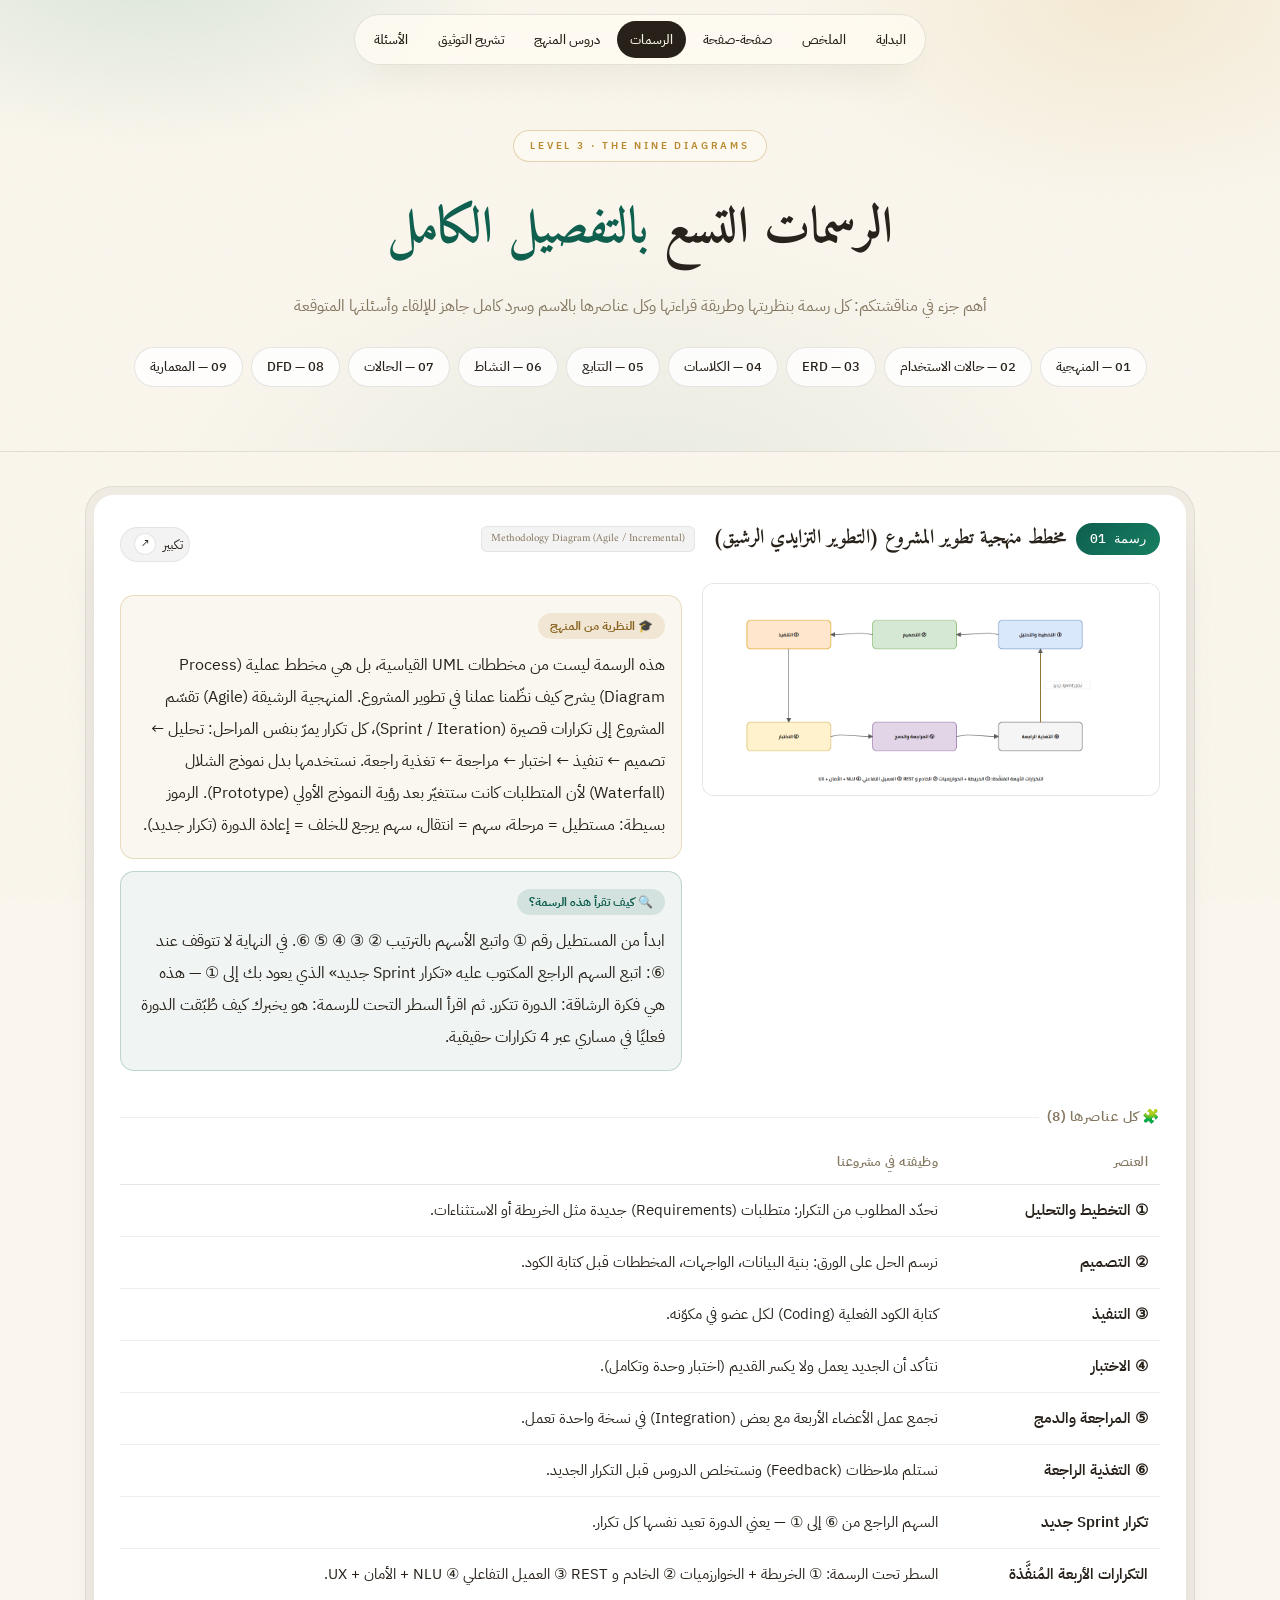
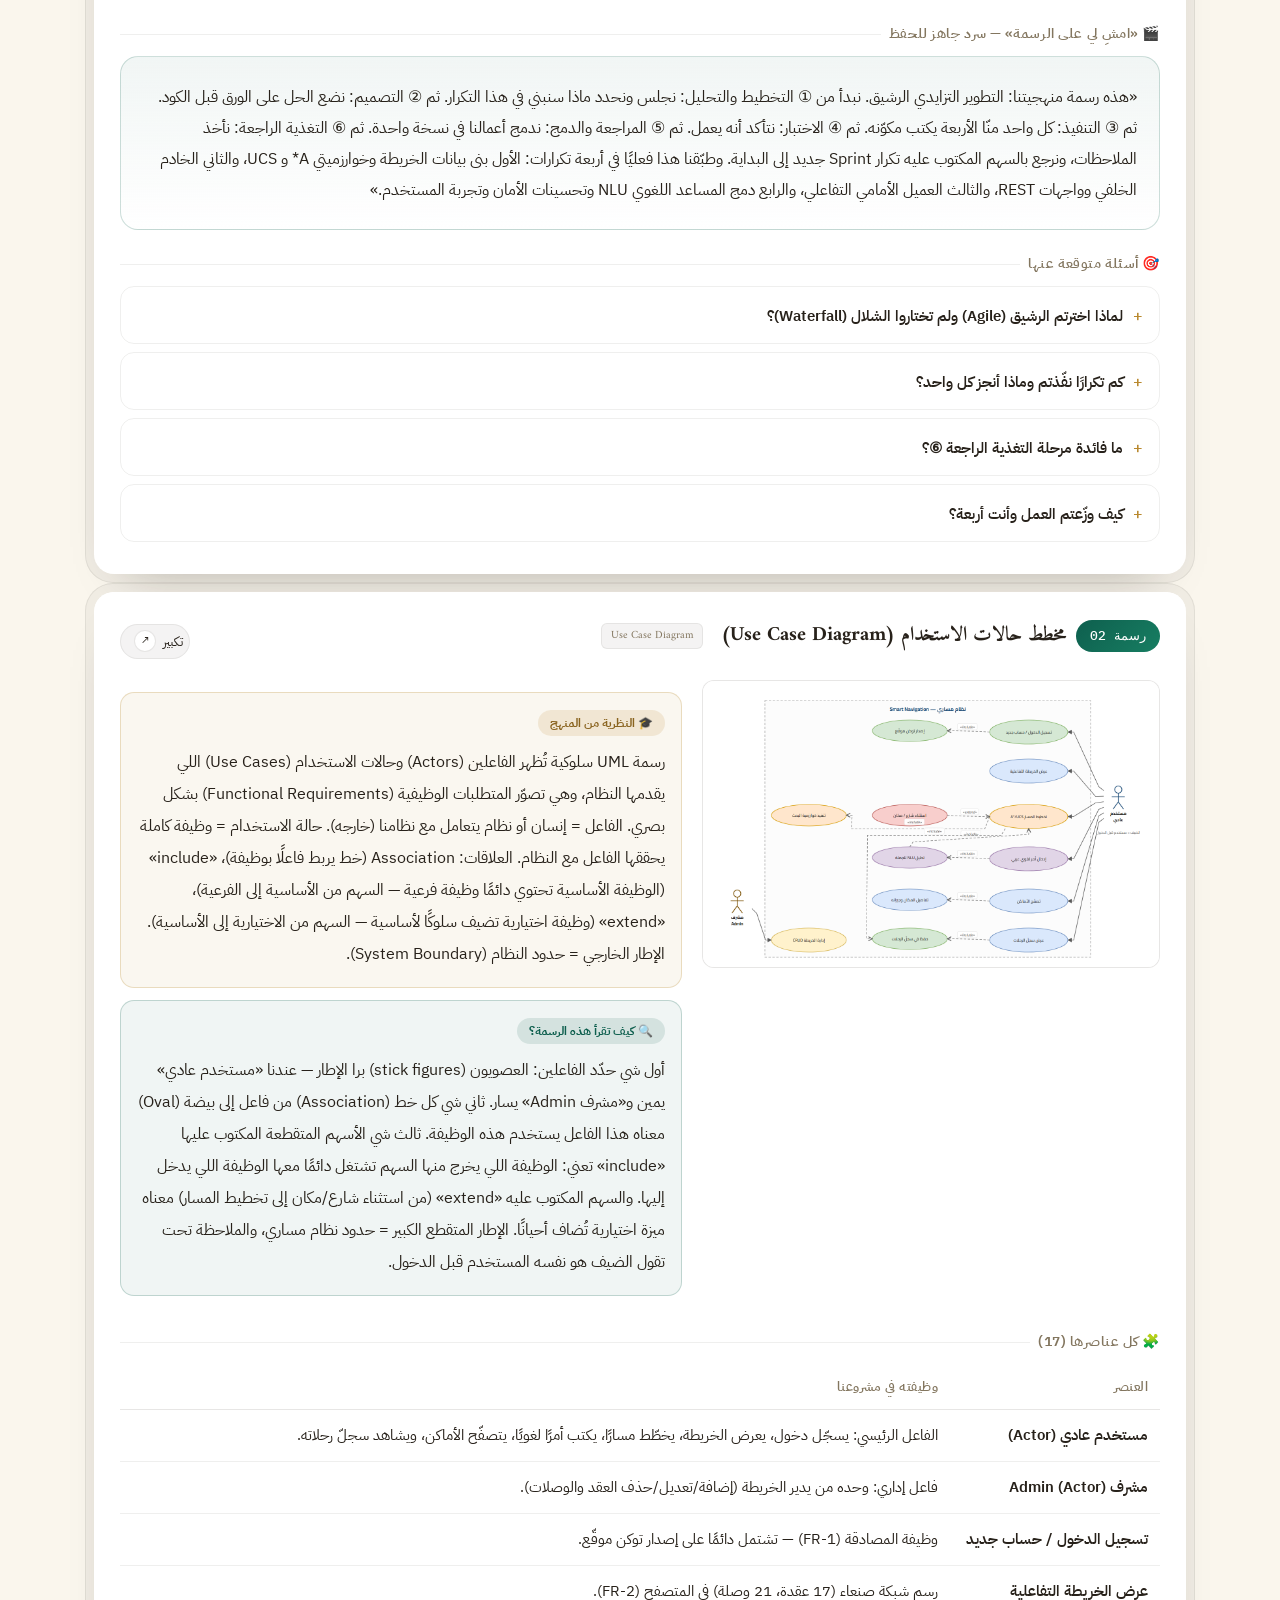
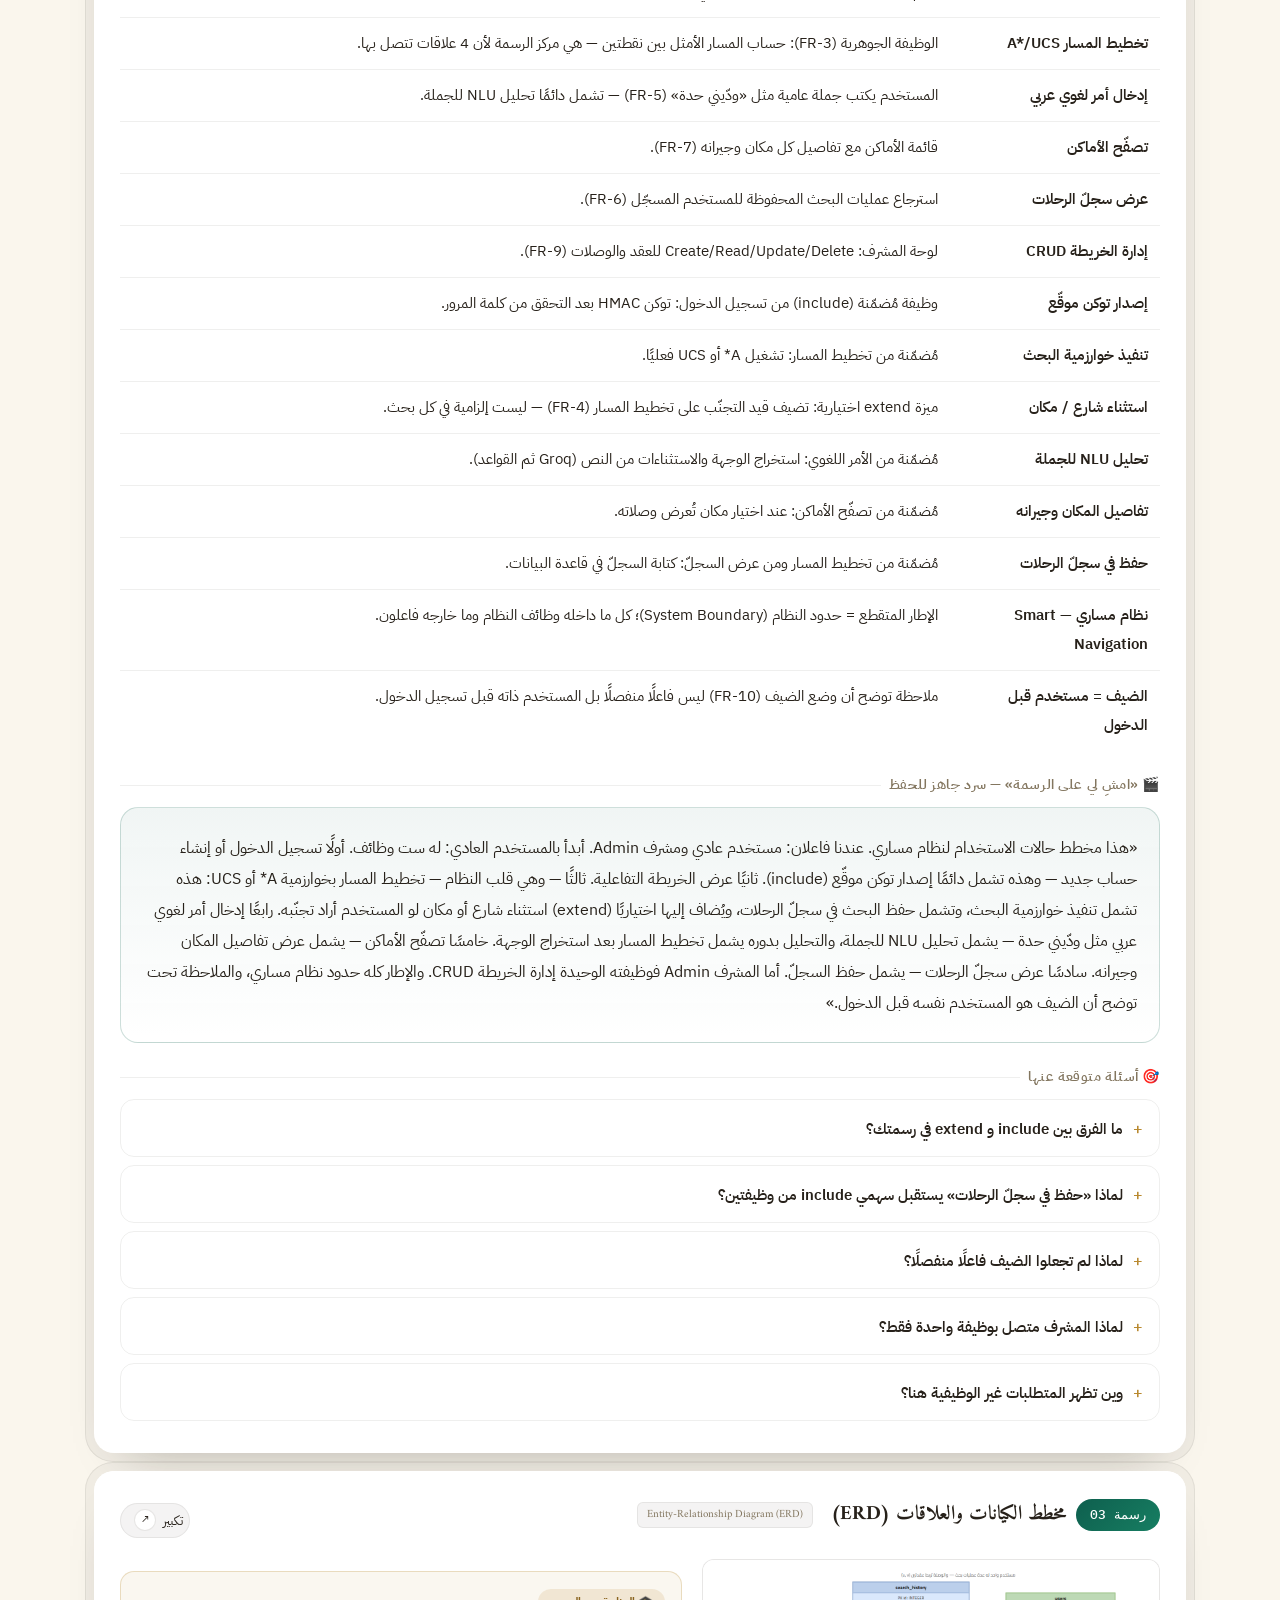
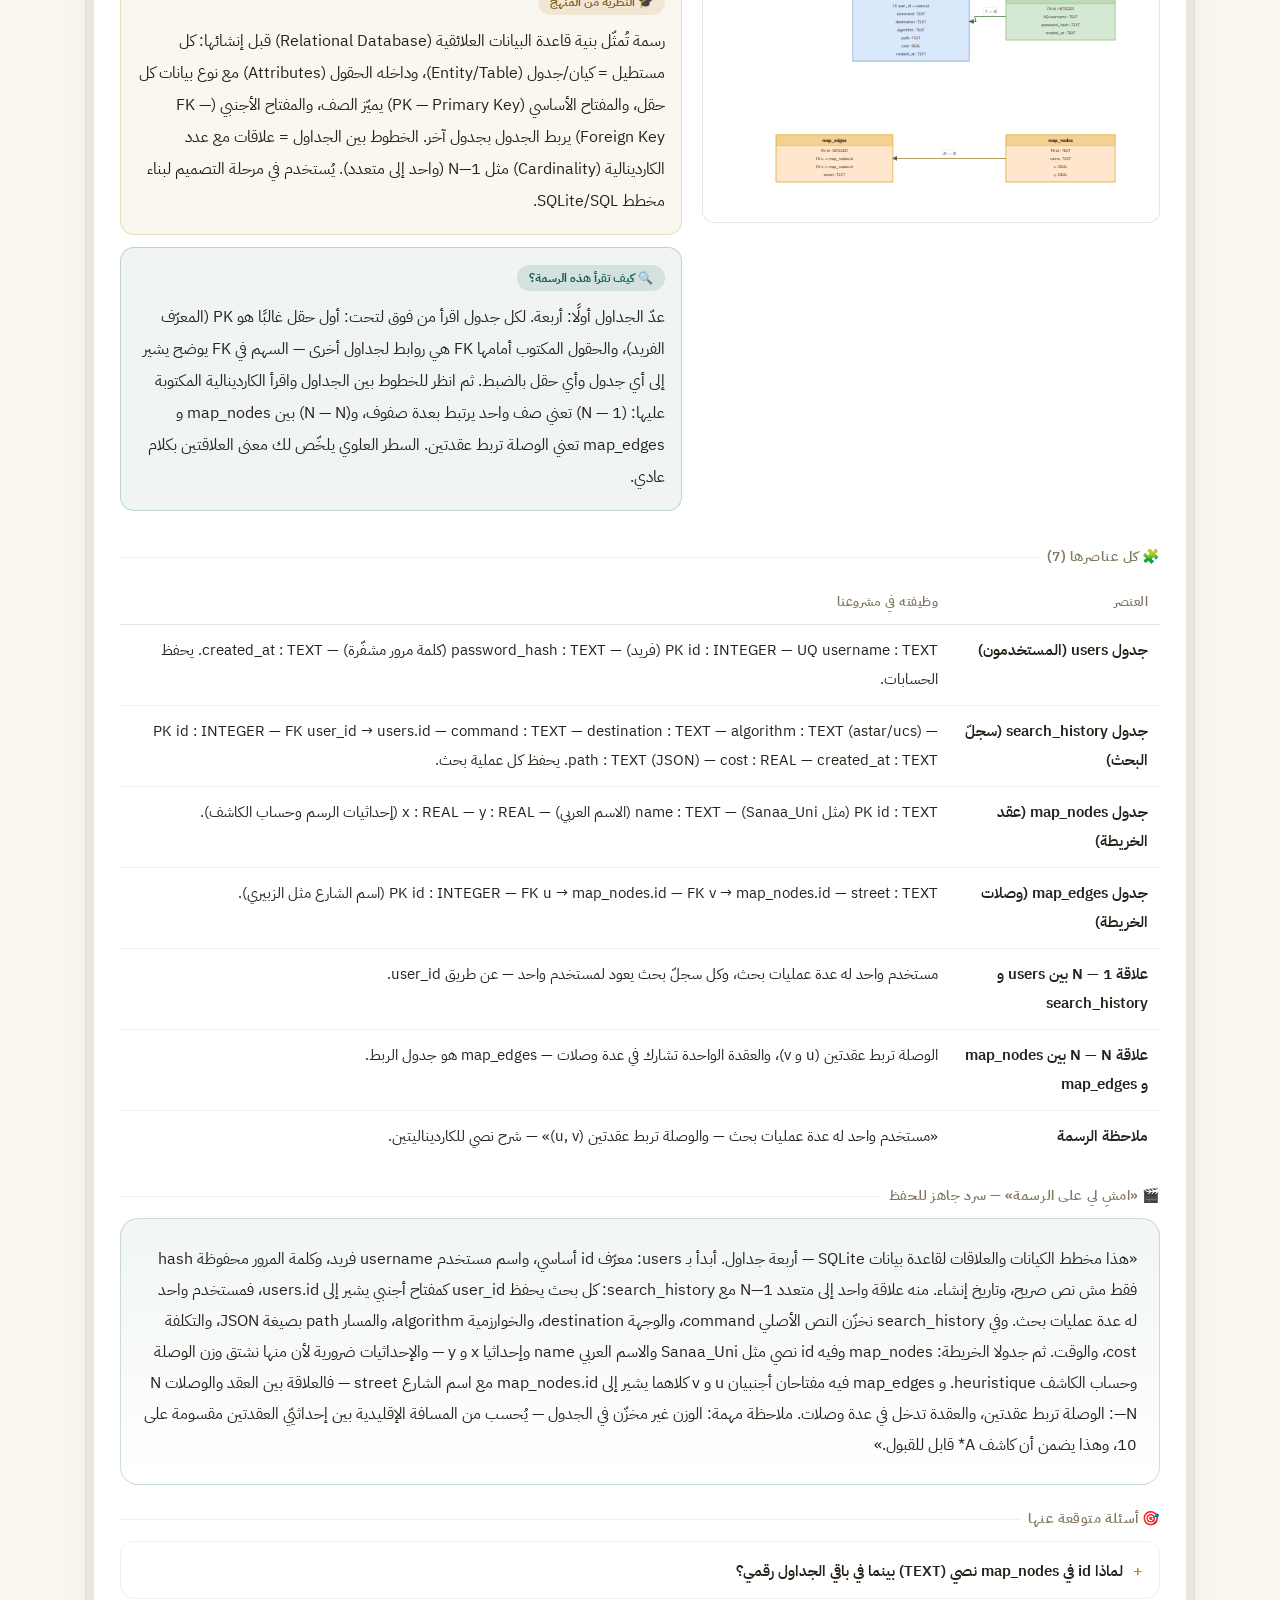
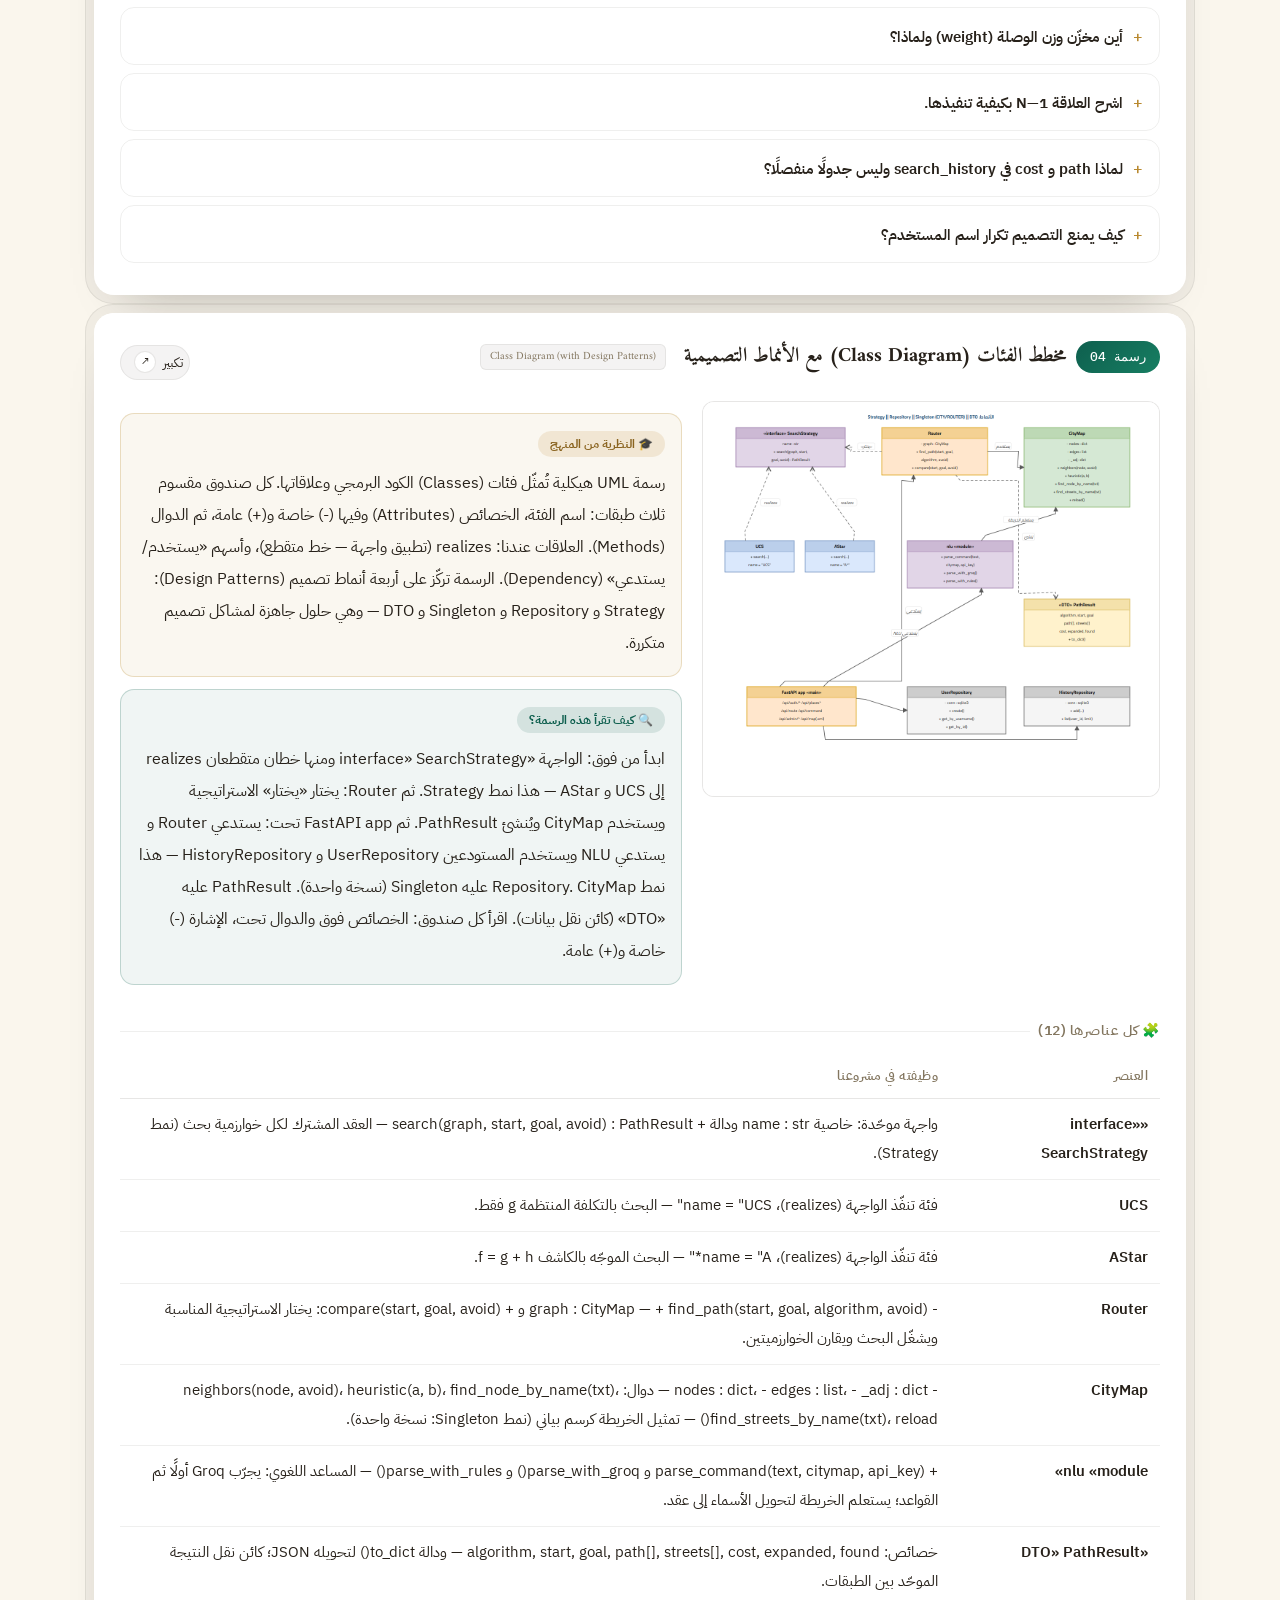
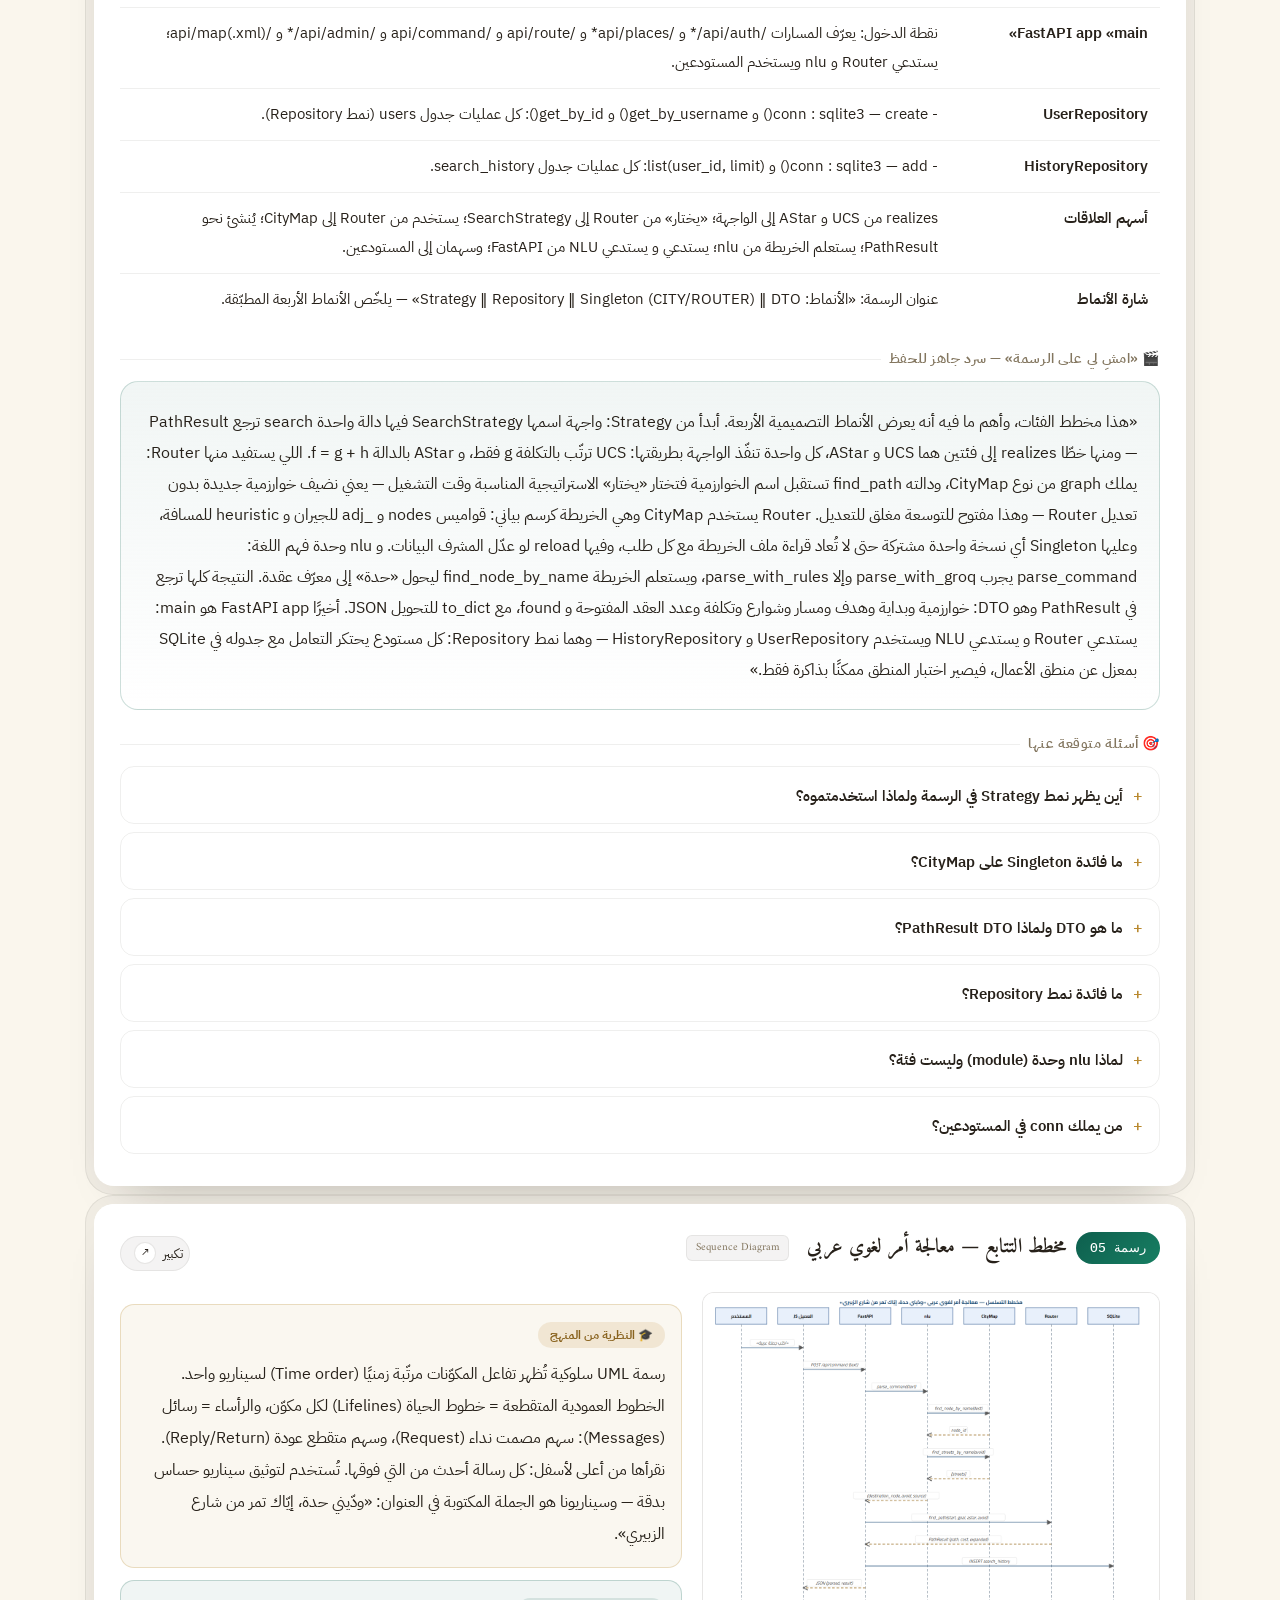
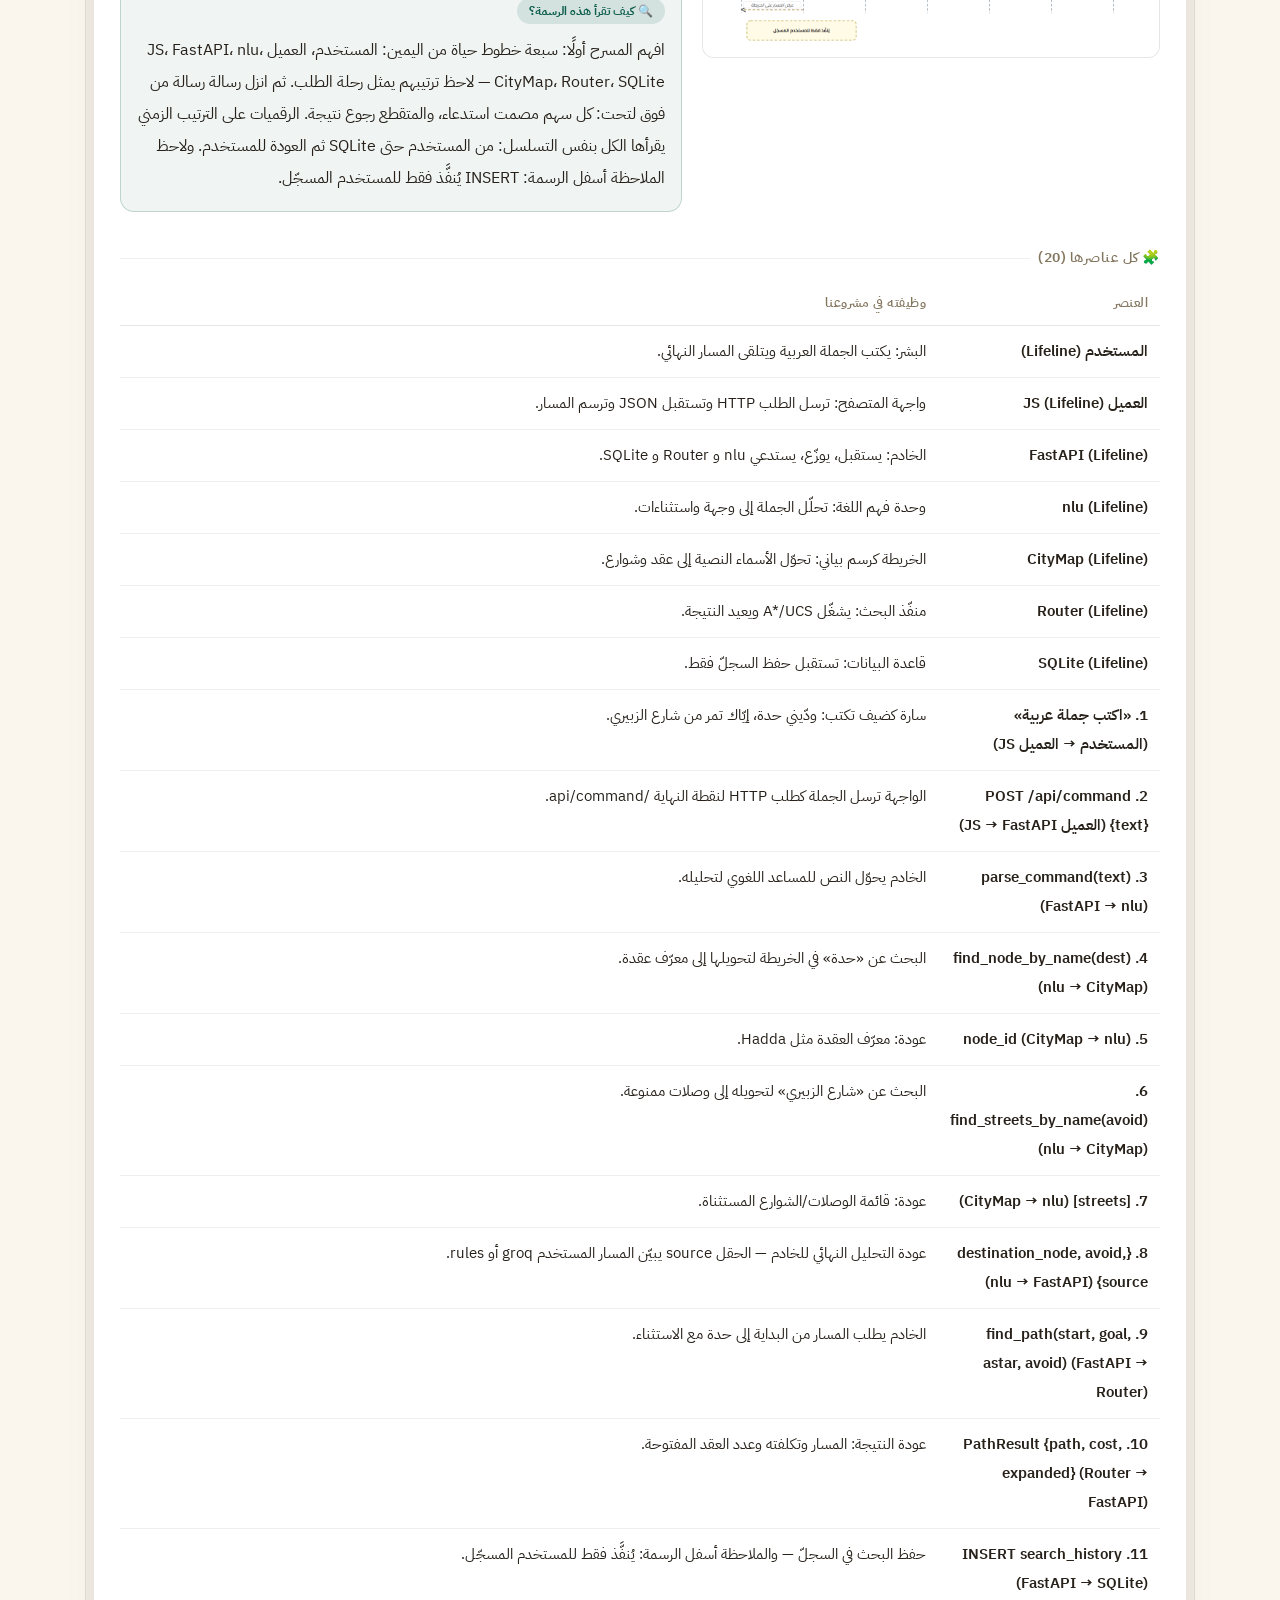
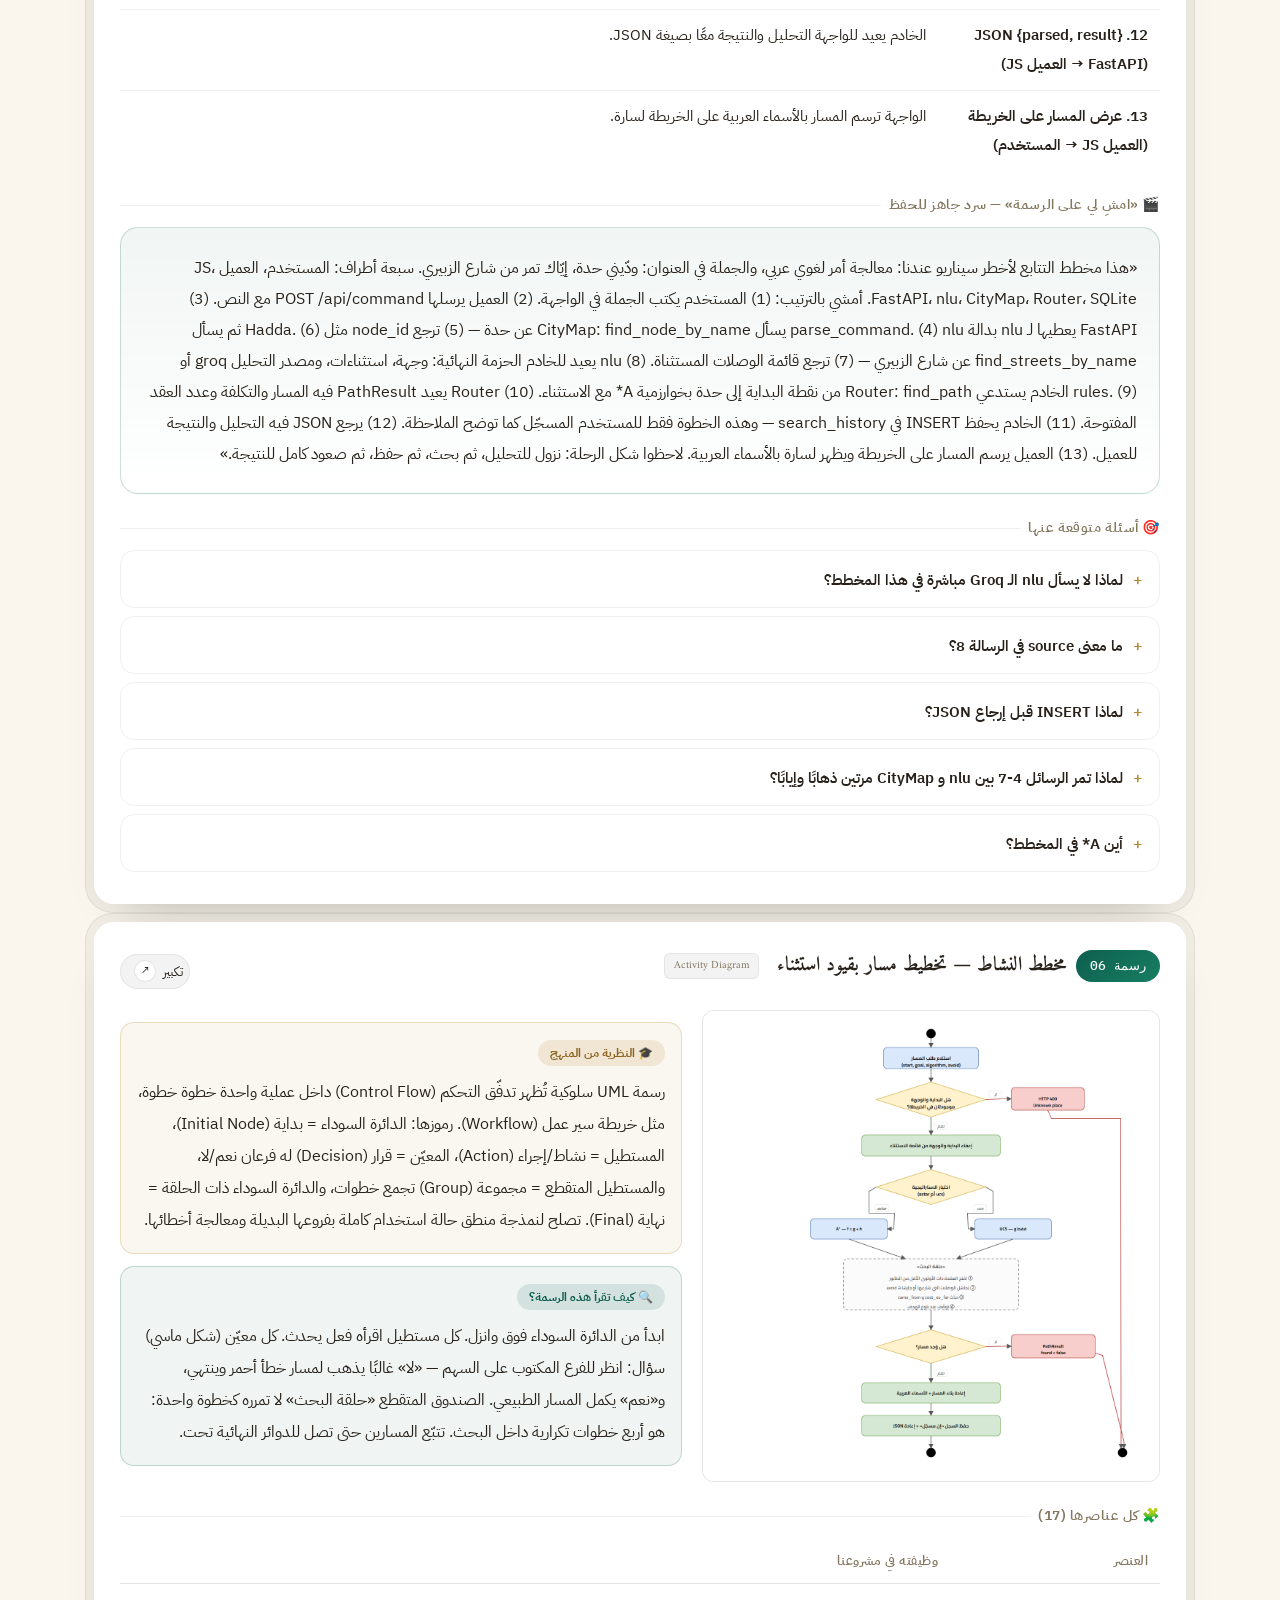
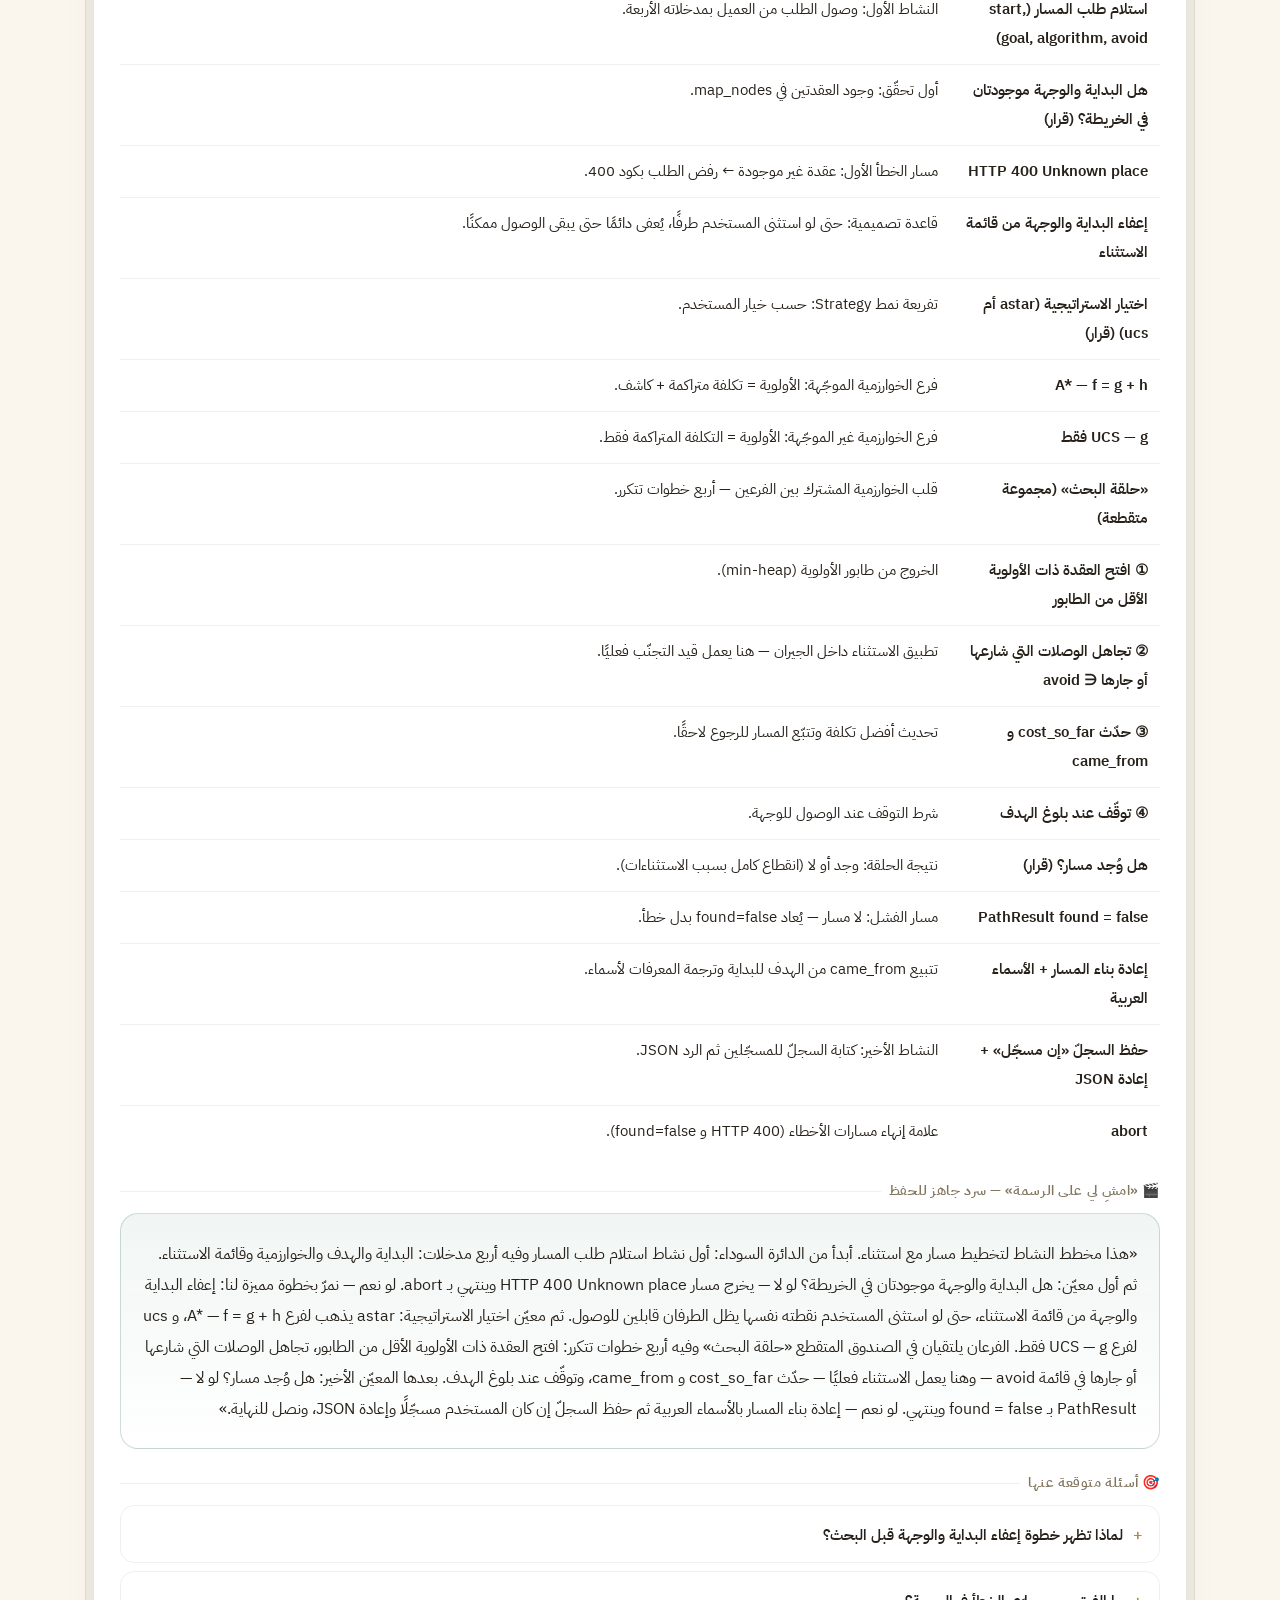
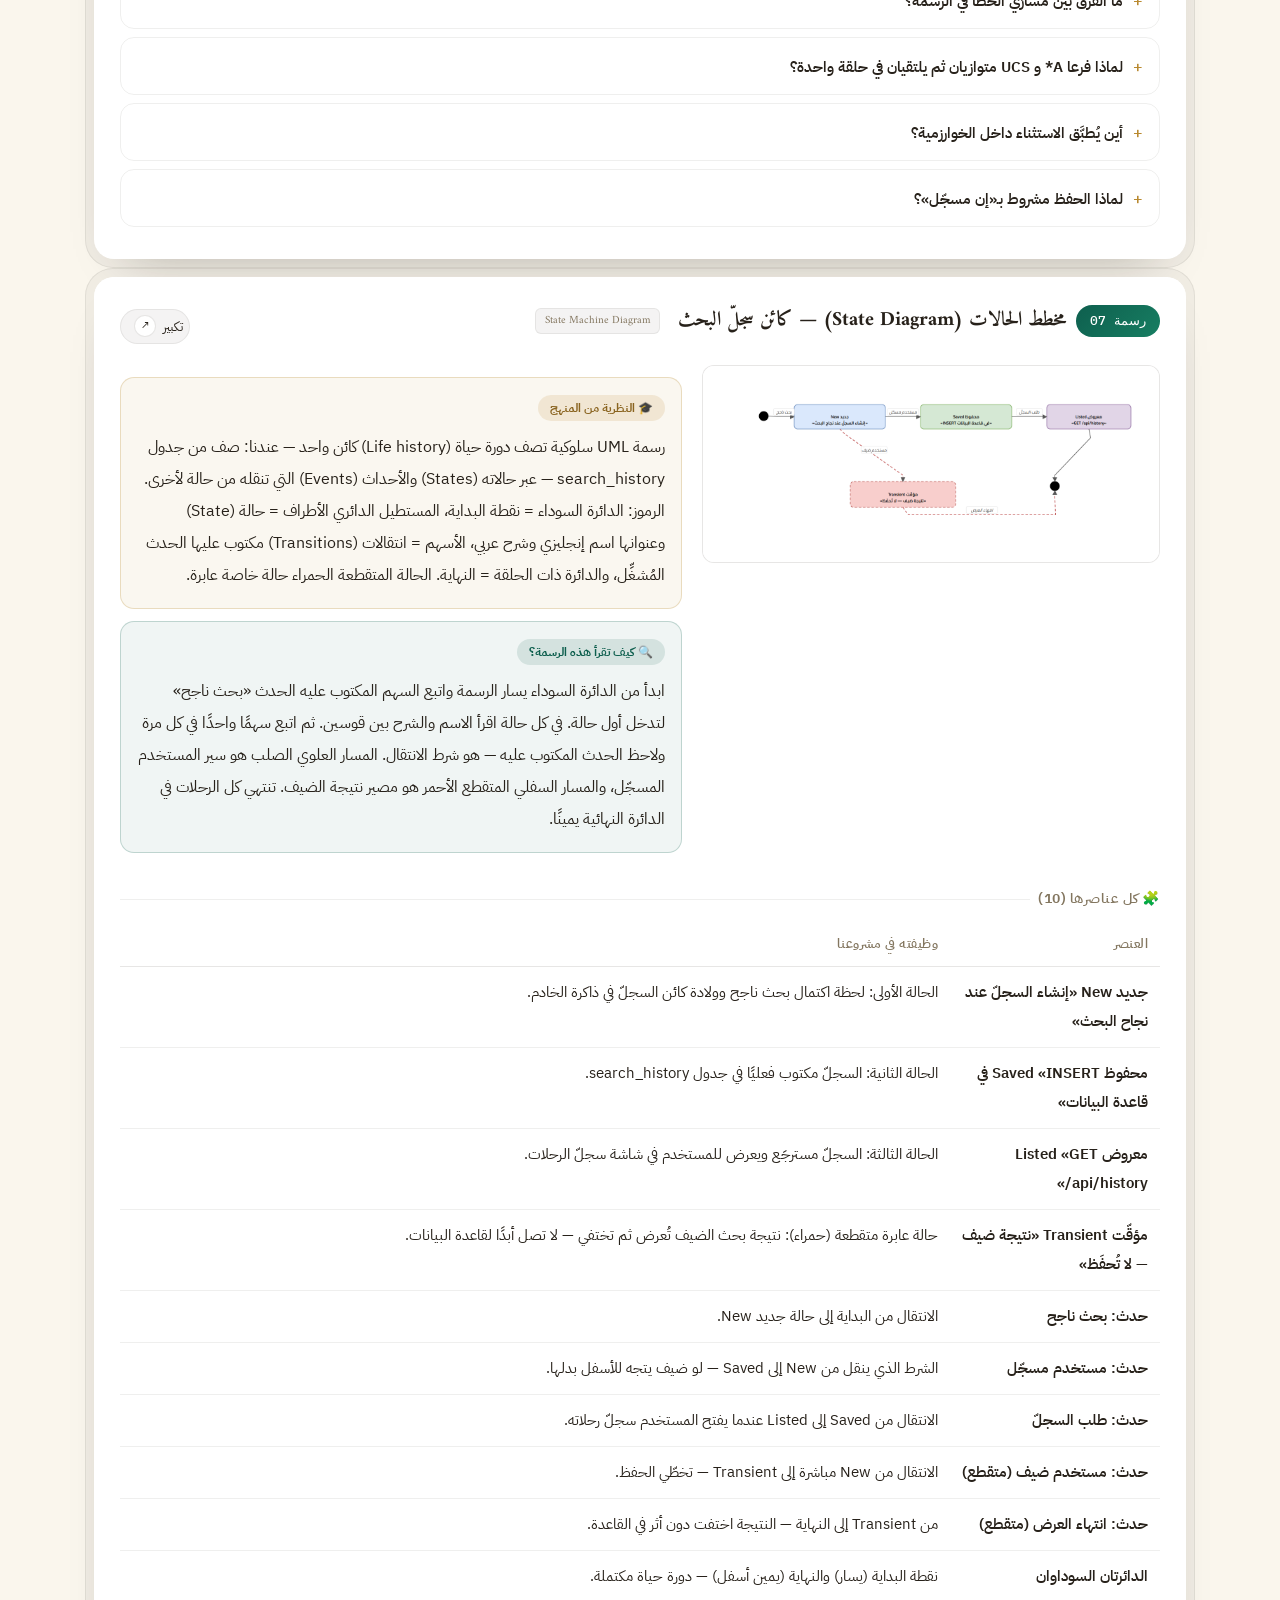
==== commit 9a4fd212: "أضف مستوى تشريح التوثيق (doc-guide) — بنية الوثيقة فصلًا وقسمًا حسب الدليل والمنهج" ====
--- a/diagrams.html
+++ b/diagrams.html
@@ -207,7 +207,7 @@
 <nav class="pillnav">
 <a href="index.html">البداية</a><a href="summary.html">الملخص</a>
 <a href="page-by-page.html">صفحة‑صفحة</a><a class="on" href="diagrams.html">الرسمات</a>
-<a href="lessons.html">دروس المنهج</a><a href="questions.html">الأسئلة</a>
+<a href="lessons.html">دروس المنهج</a><a href="doc-guide.html">تشريح التوثيق</a><a href="questions.html">الأسئلة</a>
 </nav><header class="hero"><div class="eyebrow">LEVEL 3 · THE NINE DIAGRAMS</div><h1>الرسمات التسع <em>بالتفصيل الكامل</em></h1><p>أهم جزء في مناقشتكم: كل رسمة بنظريتها وطريقة قراءتها وكل عناصرها بالاسم وسرد كامل جاهز للإلقاء وأسئلتها المتوقعة</p><div class="chiprow"><span class="chip" onclick="location.hash='d01'">01 — المنهجية</span><span class="chip" onclick="location.hash='d02'">02 — حالات الاستخدام</span><span class="chip" onclick="location.hash='d03'">03 — ERD</span><span class="chip" onclick="location.hash='d04'">04 — الكلاسات</span><span class="chip" onclick="location.hash='d05'">05 — التتابع</span><span class="chip" onclick="location.hash='d06'">06 — النشاط</span><span class="chip" onclick="location.hash='d07'">07 — الحالات</span><span class="chip" onclick="location.hash='d08'">08 — DFD</span><span class="chip" onclick="location.hash='d09'">09 — المعمارية</span></div></header><div class="wrap">
 <div class="bezel rv" id="d01"><div class="core">
 <div class="pghead">
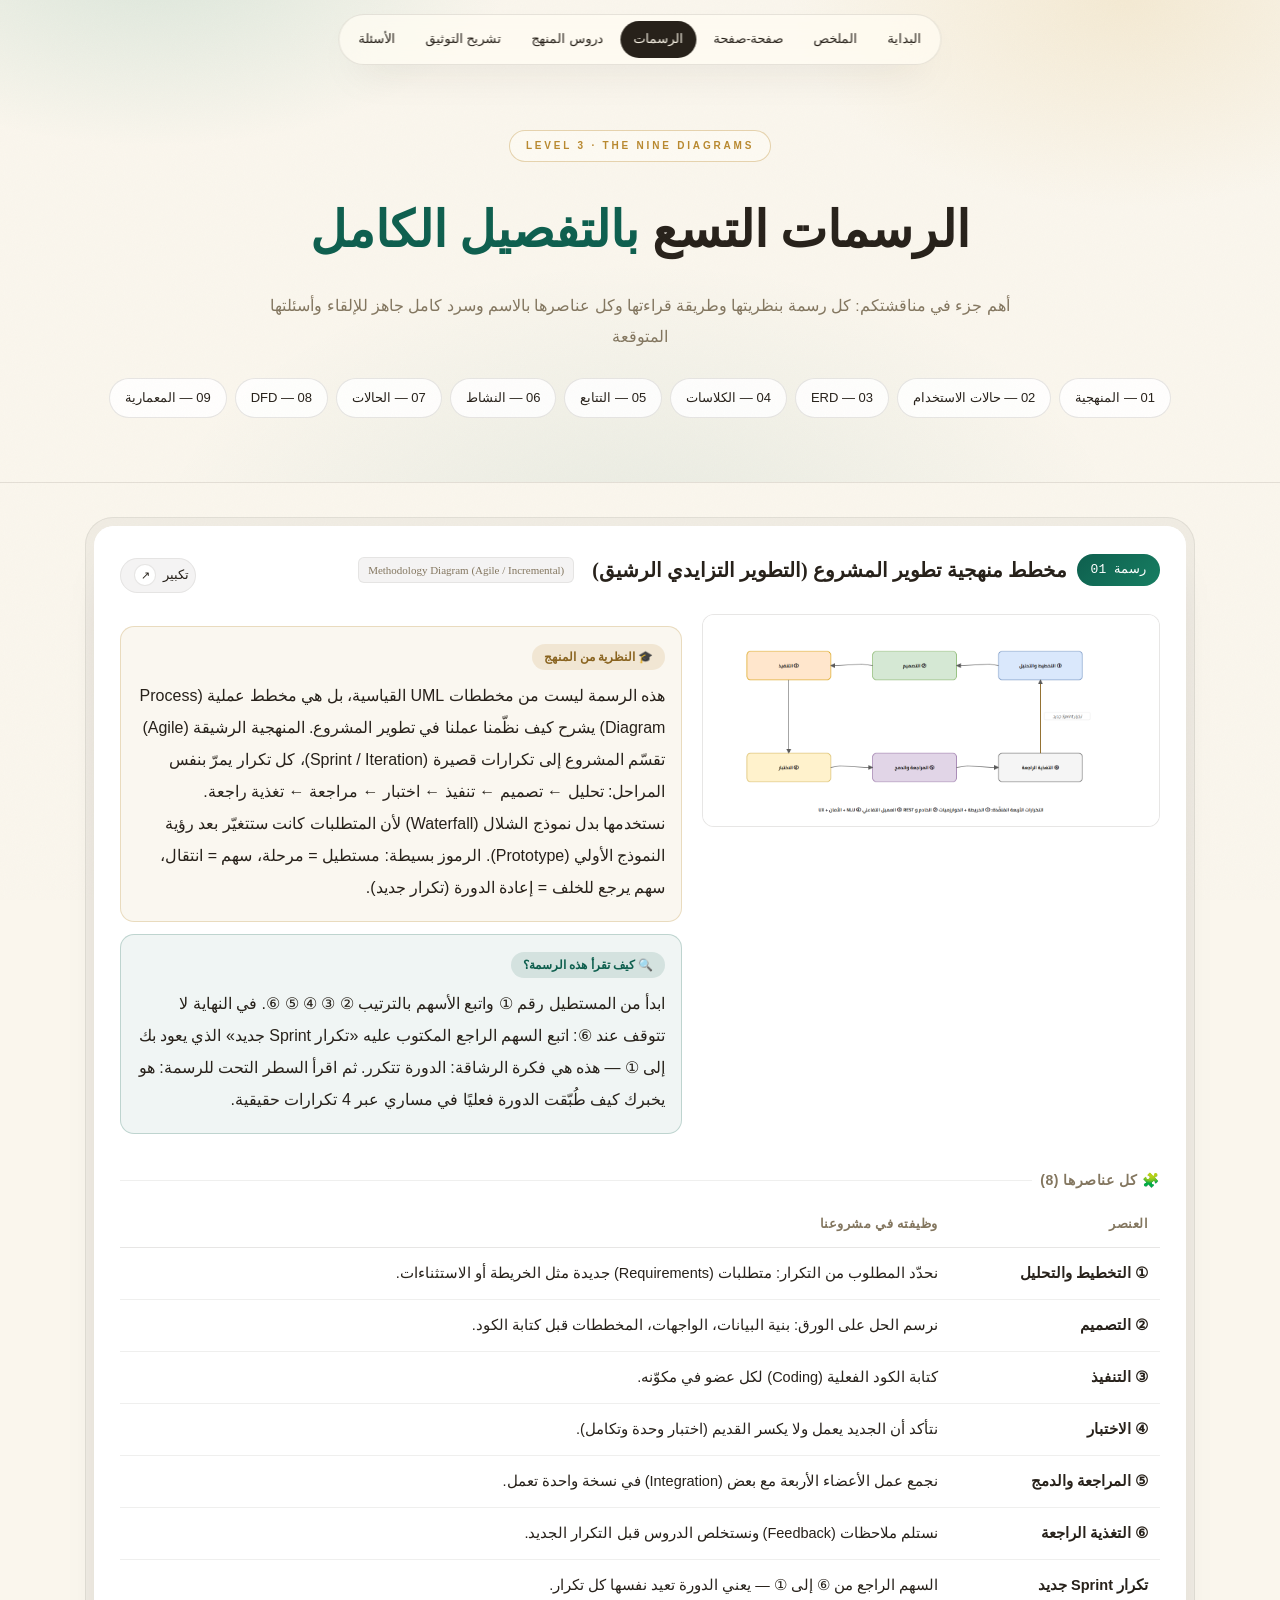
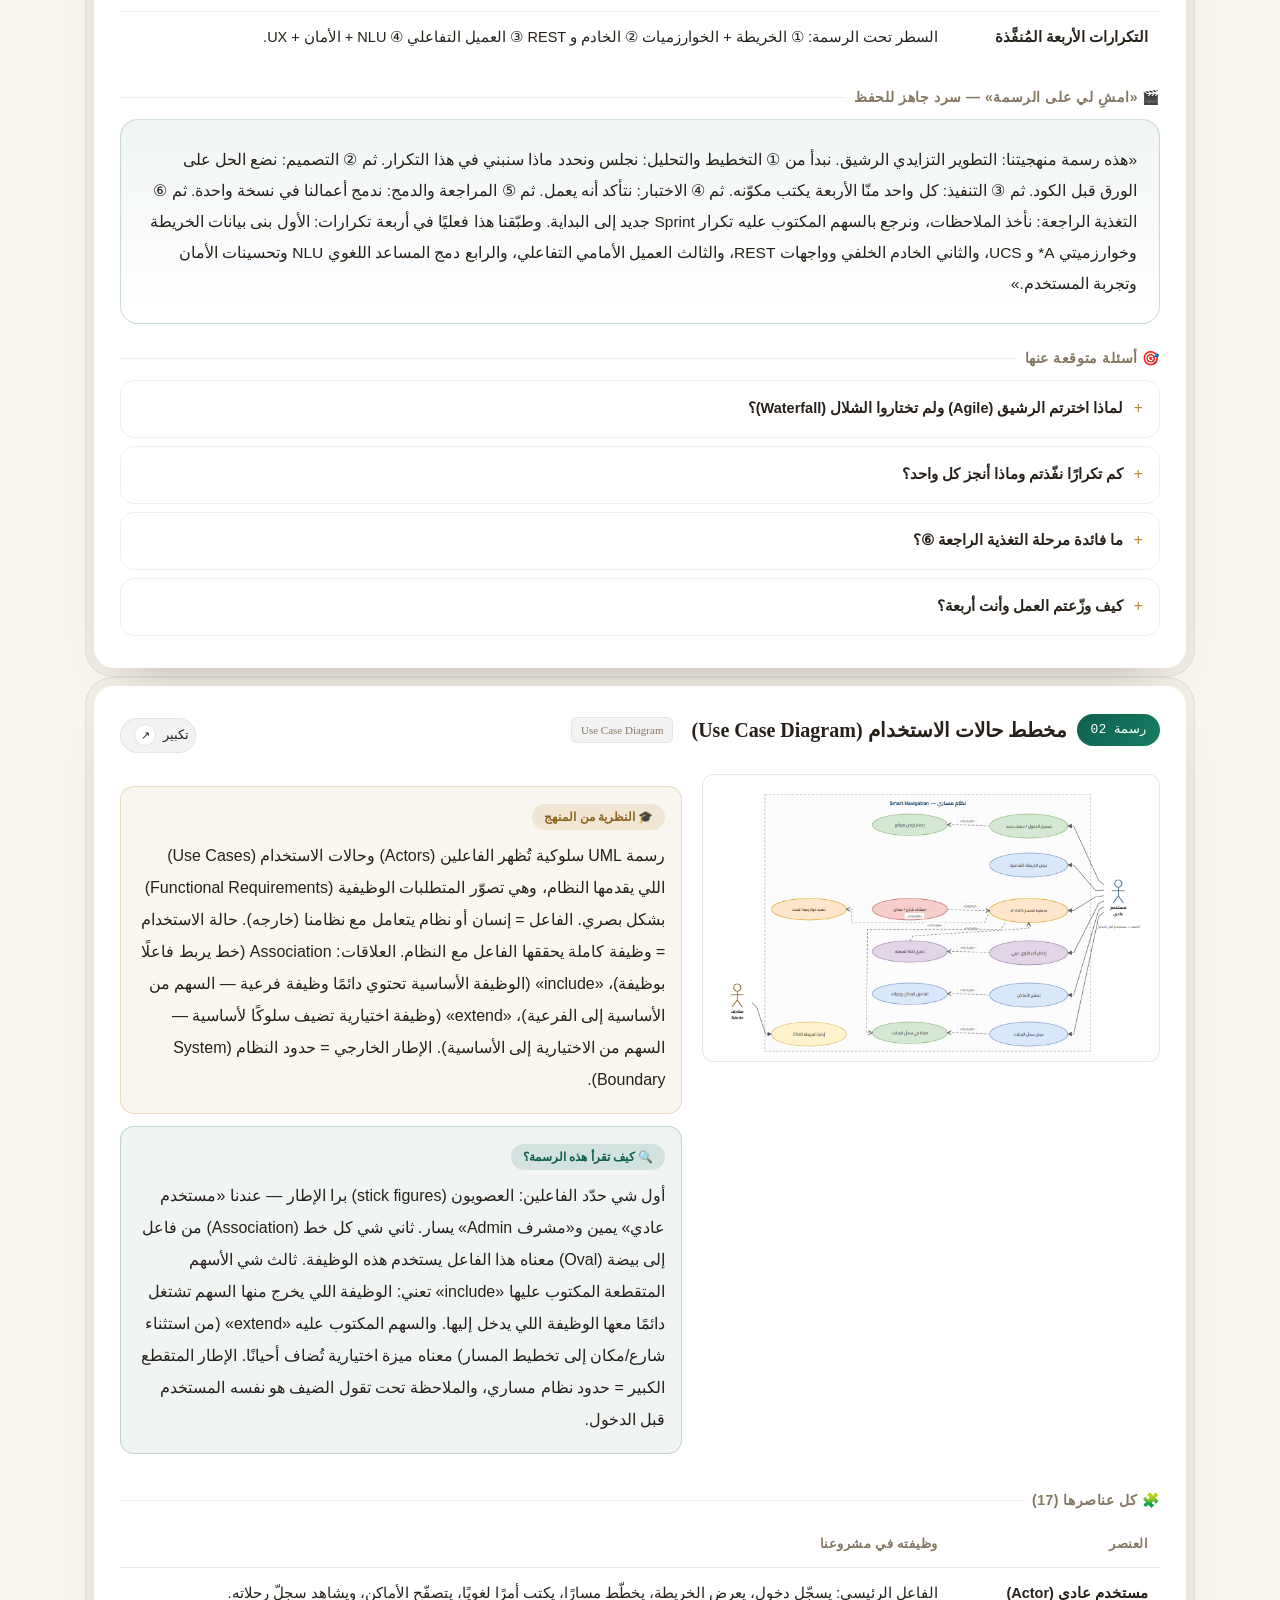
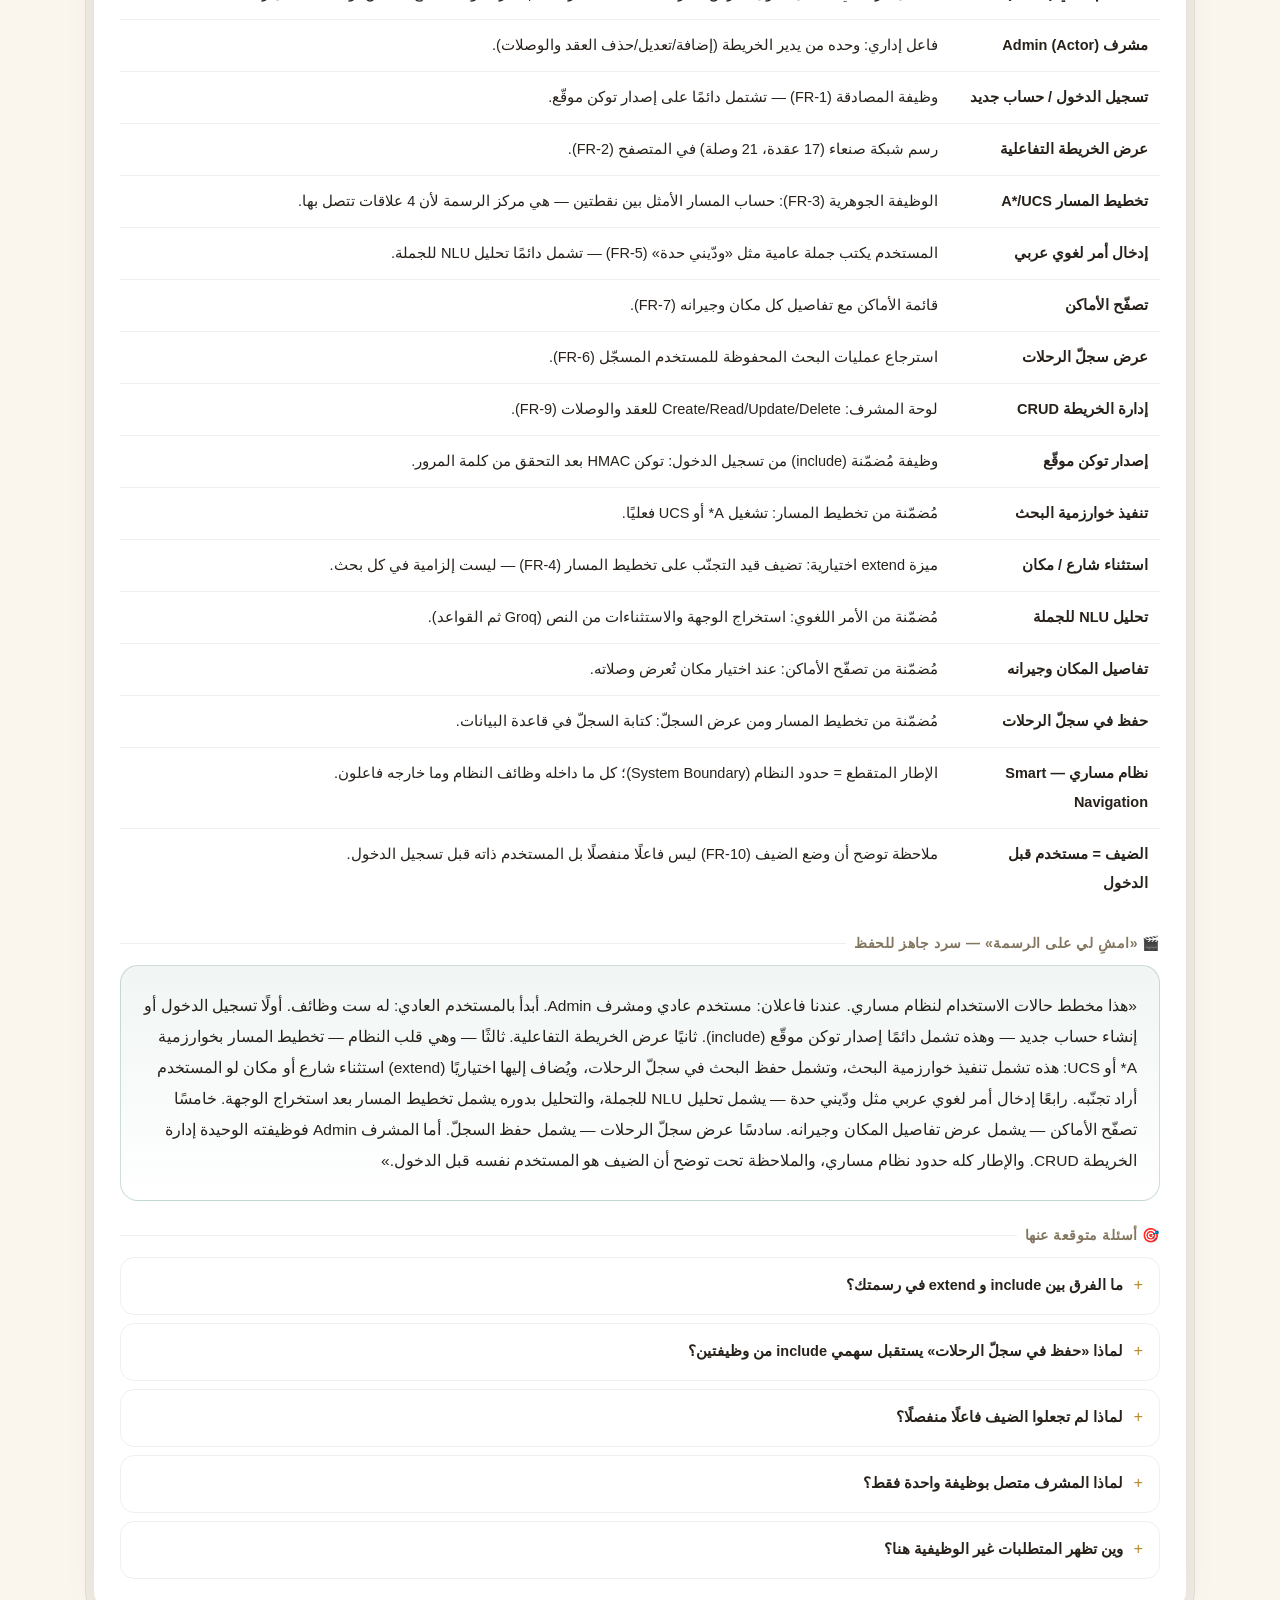
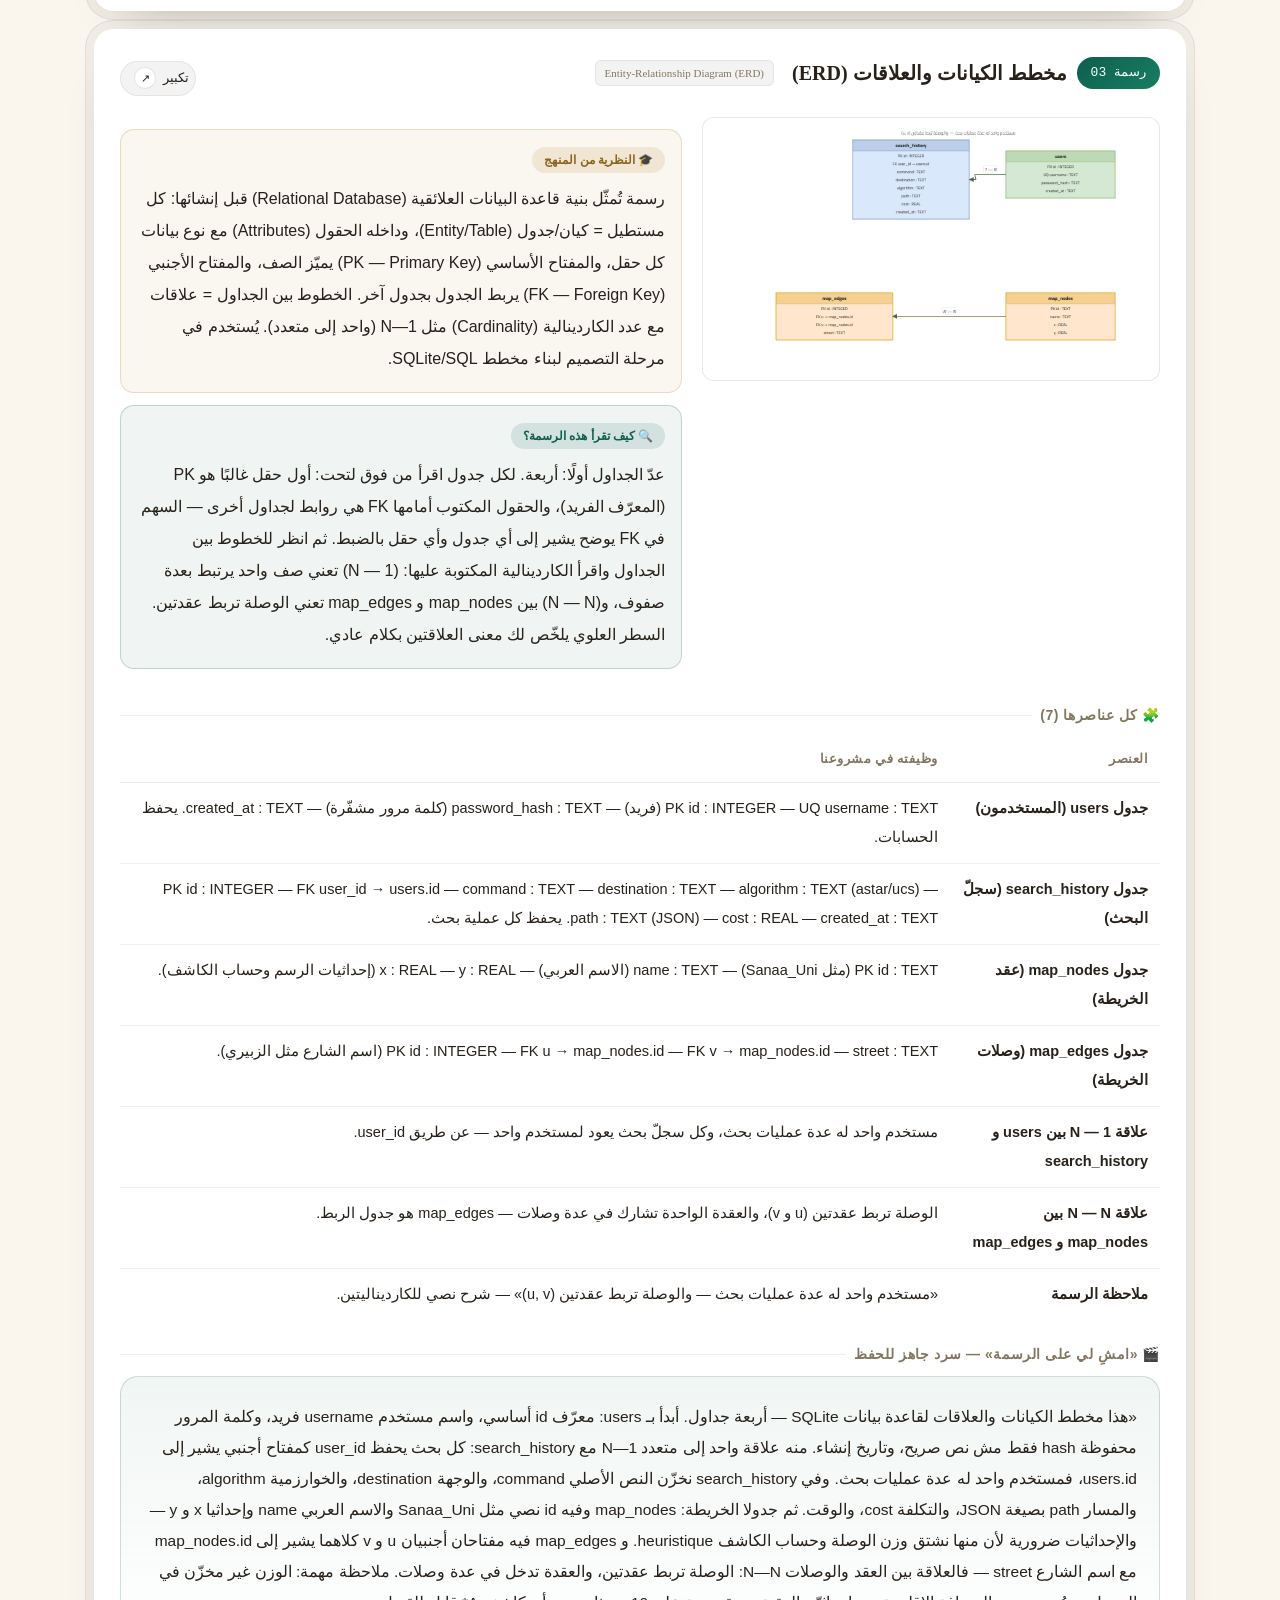
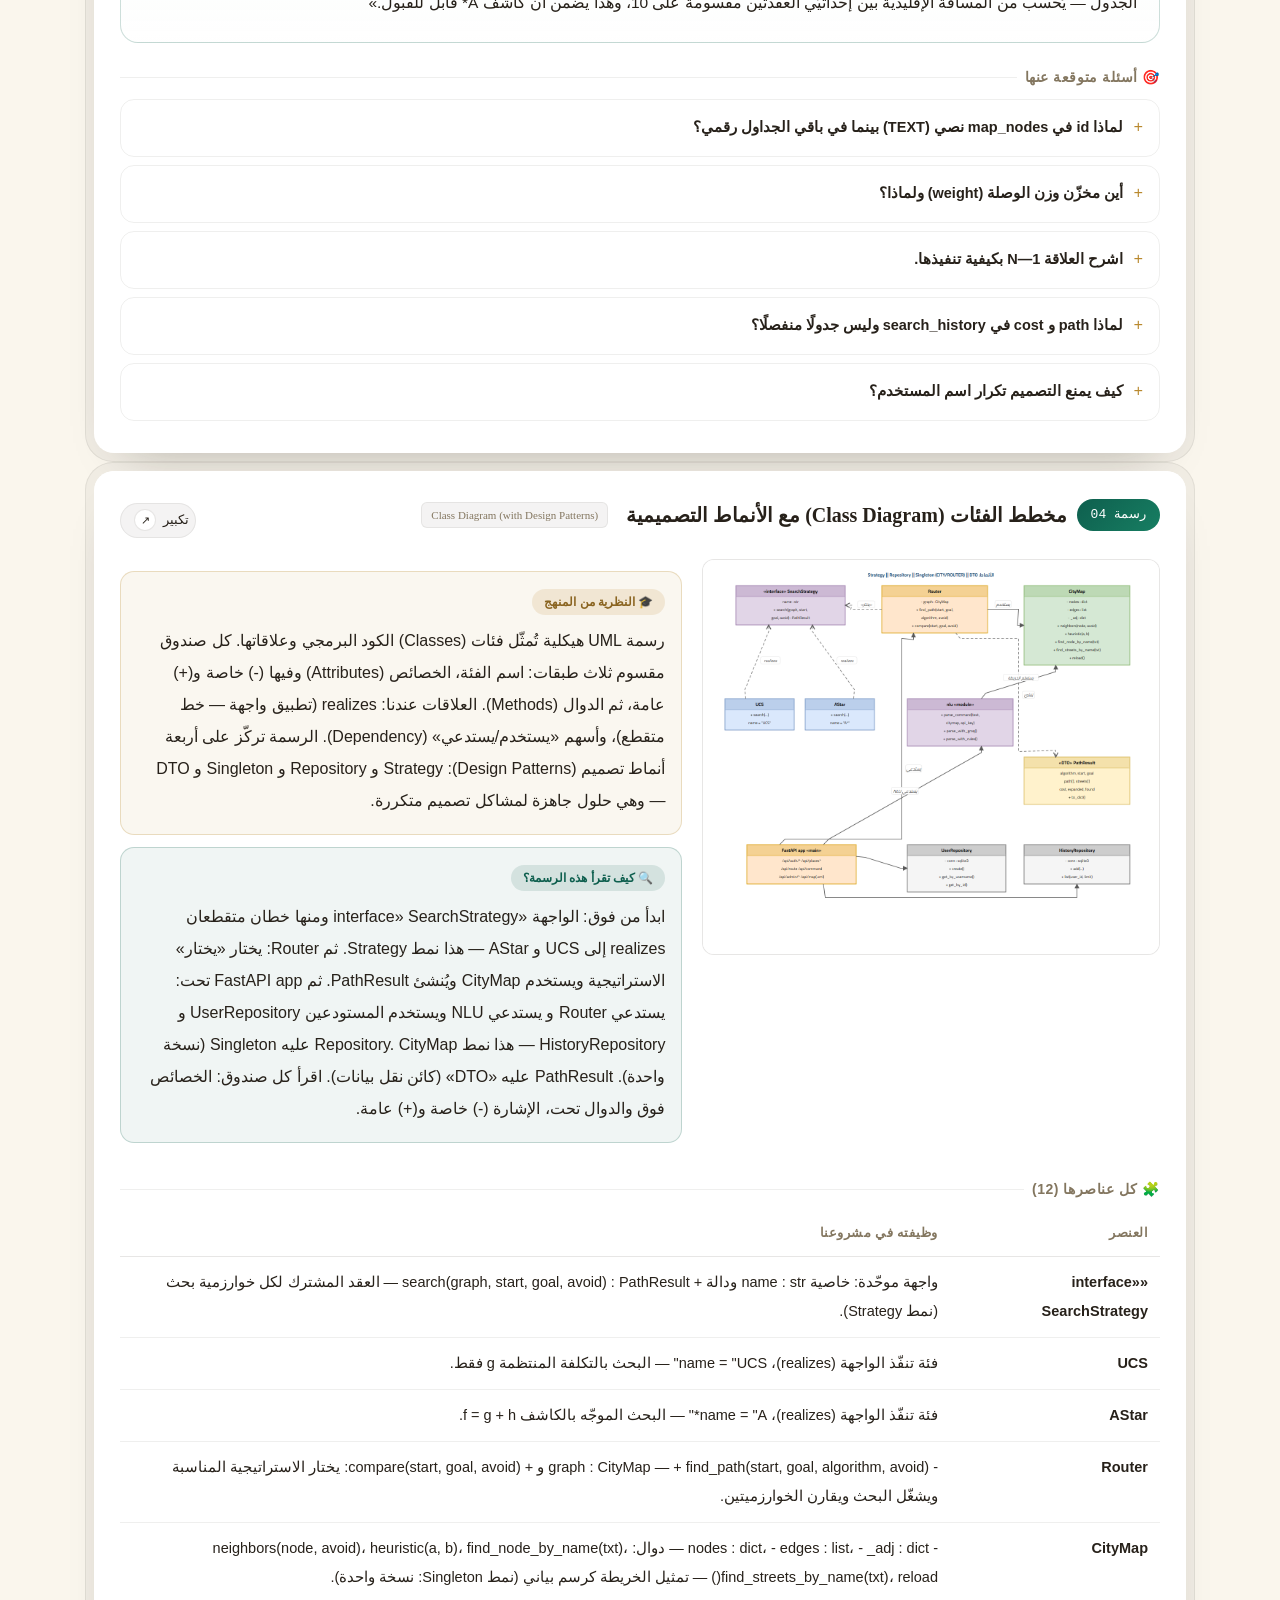
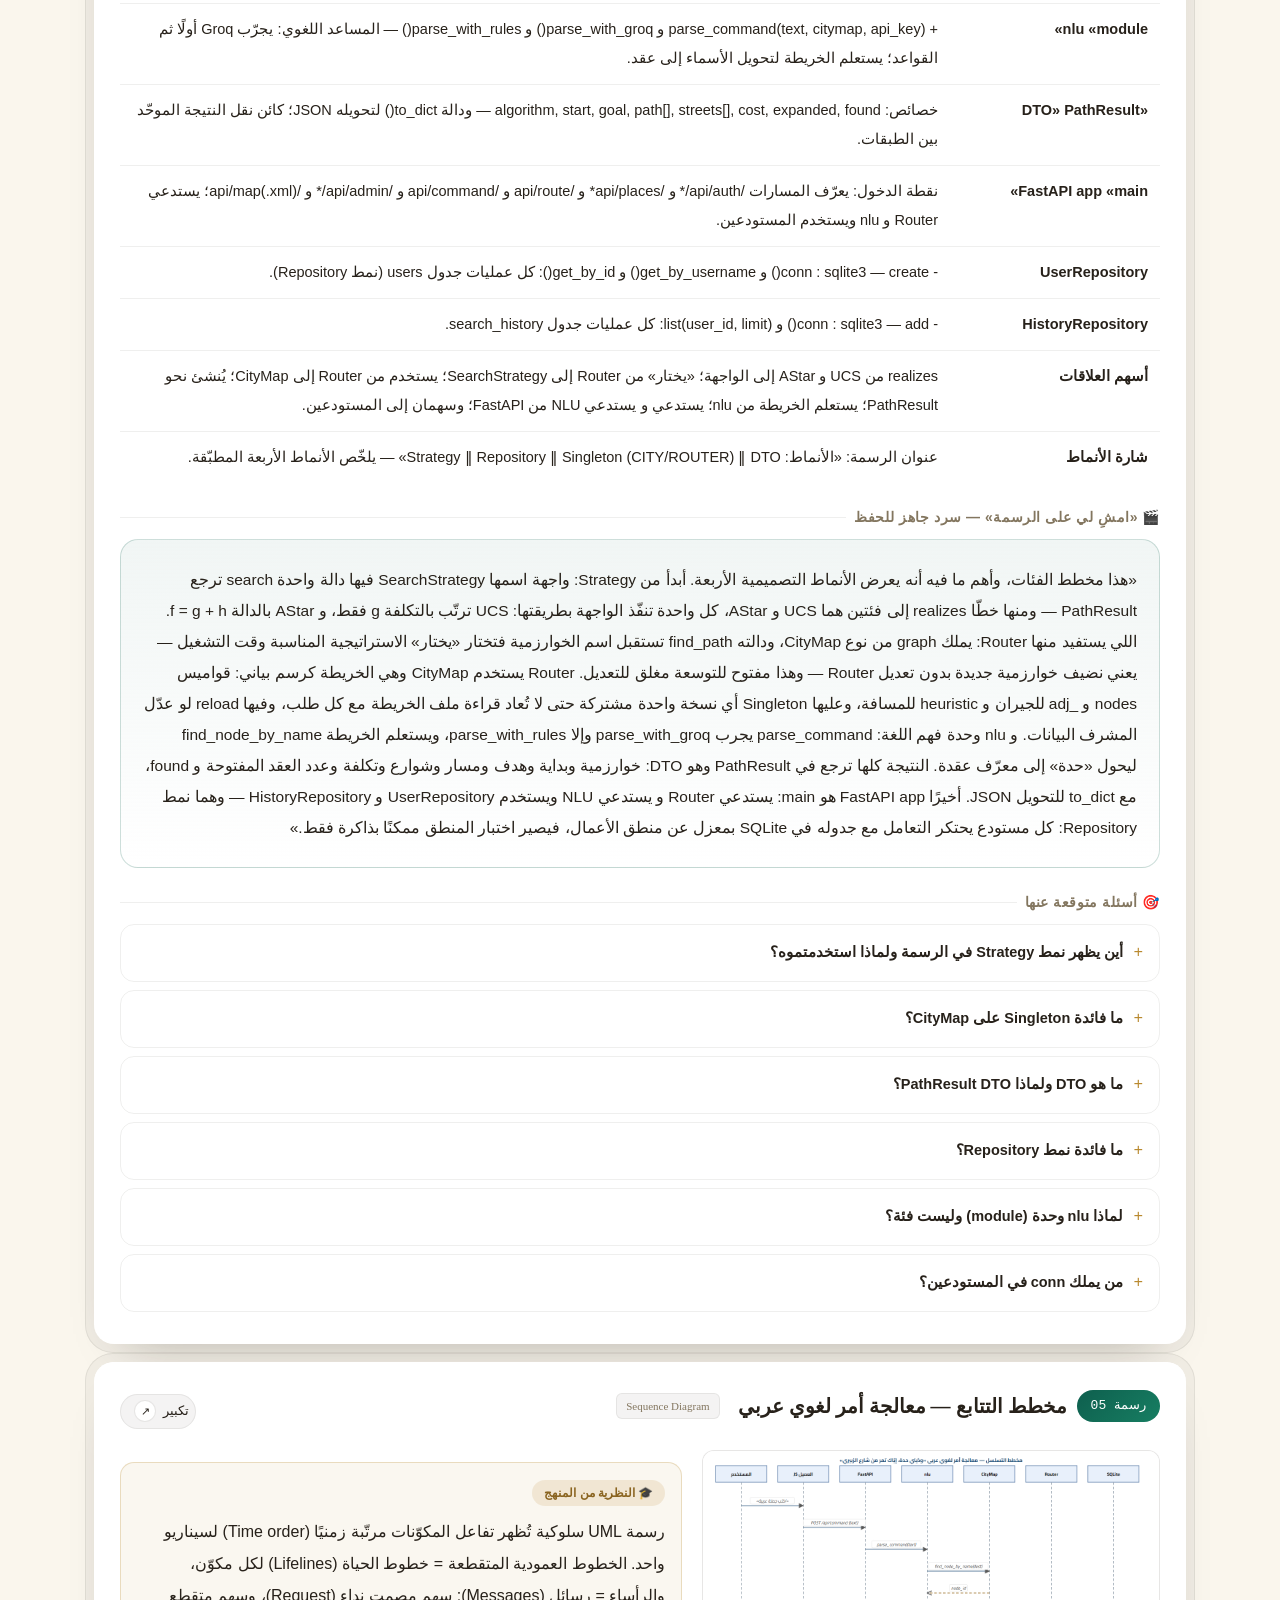
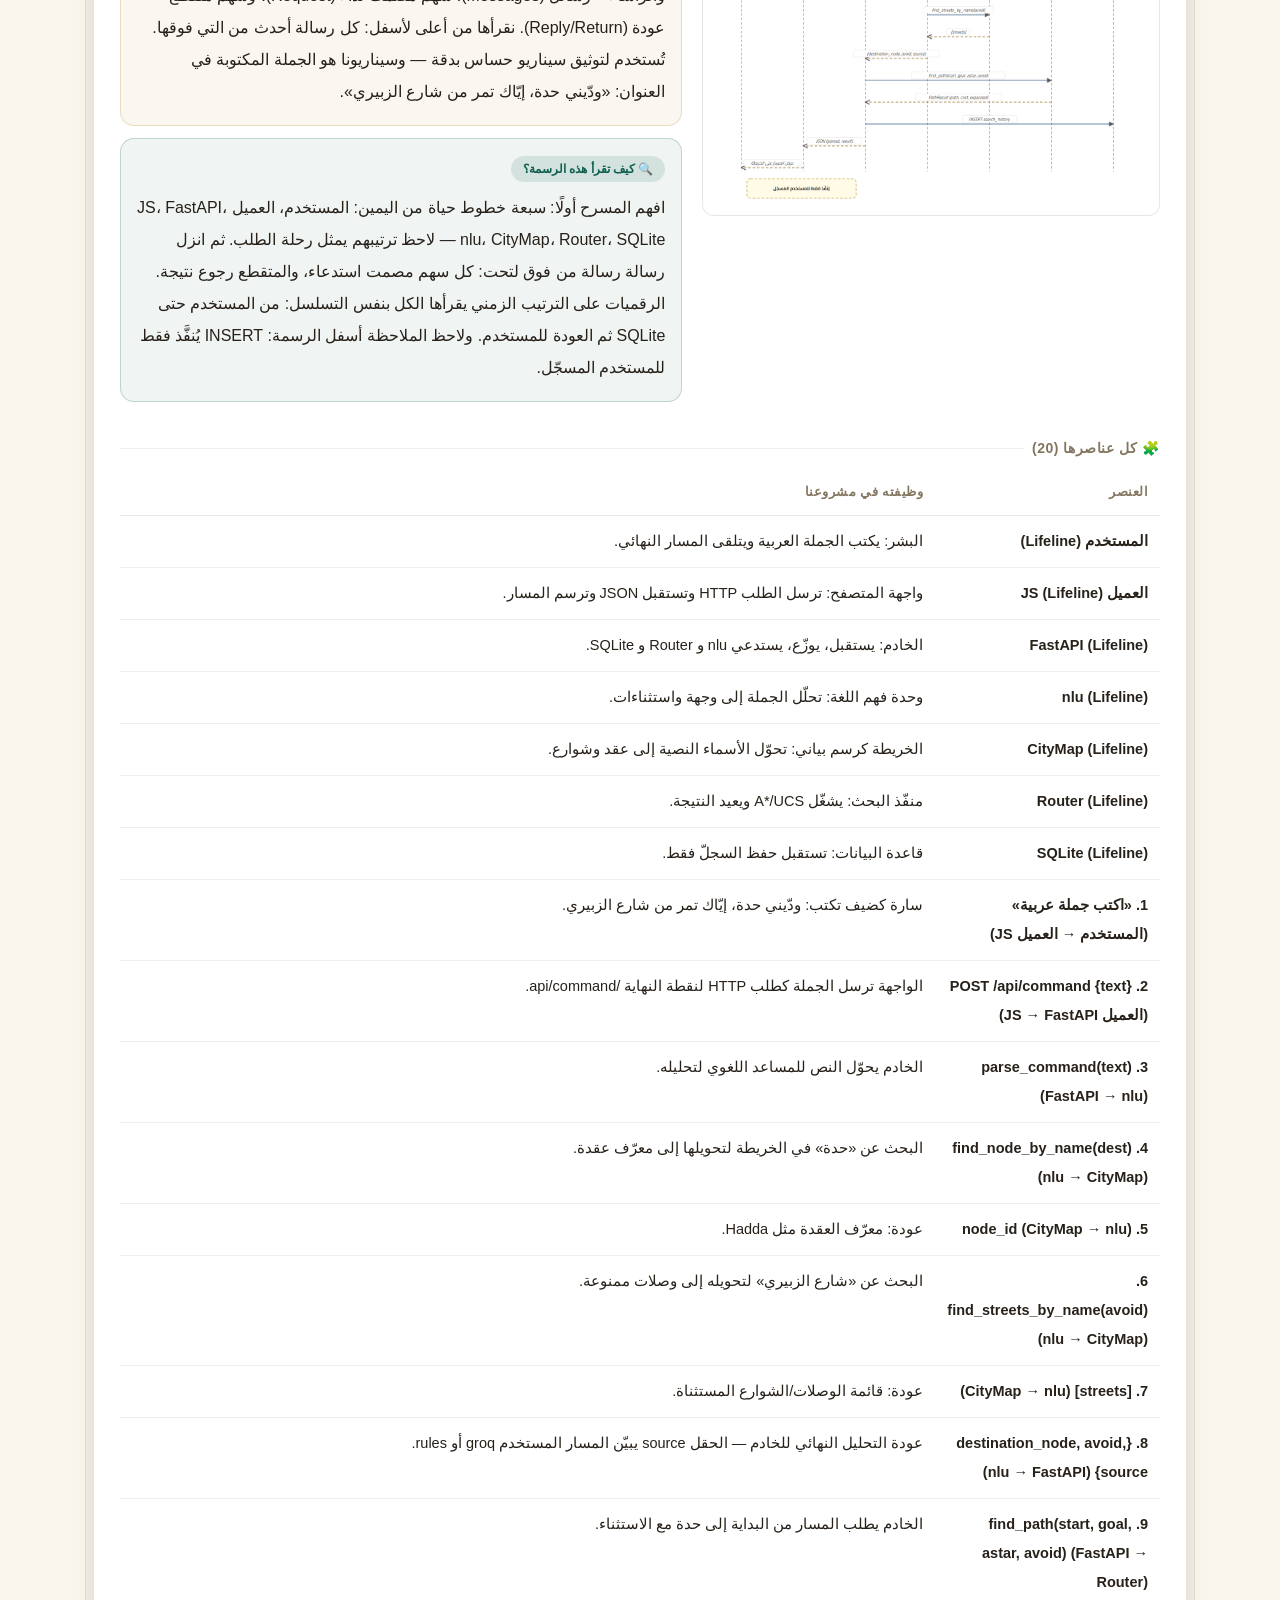
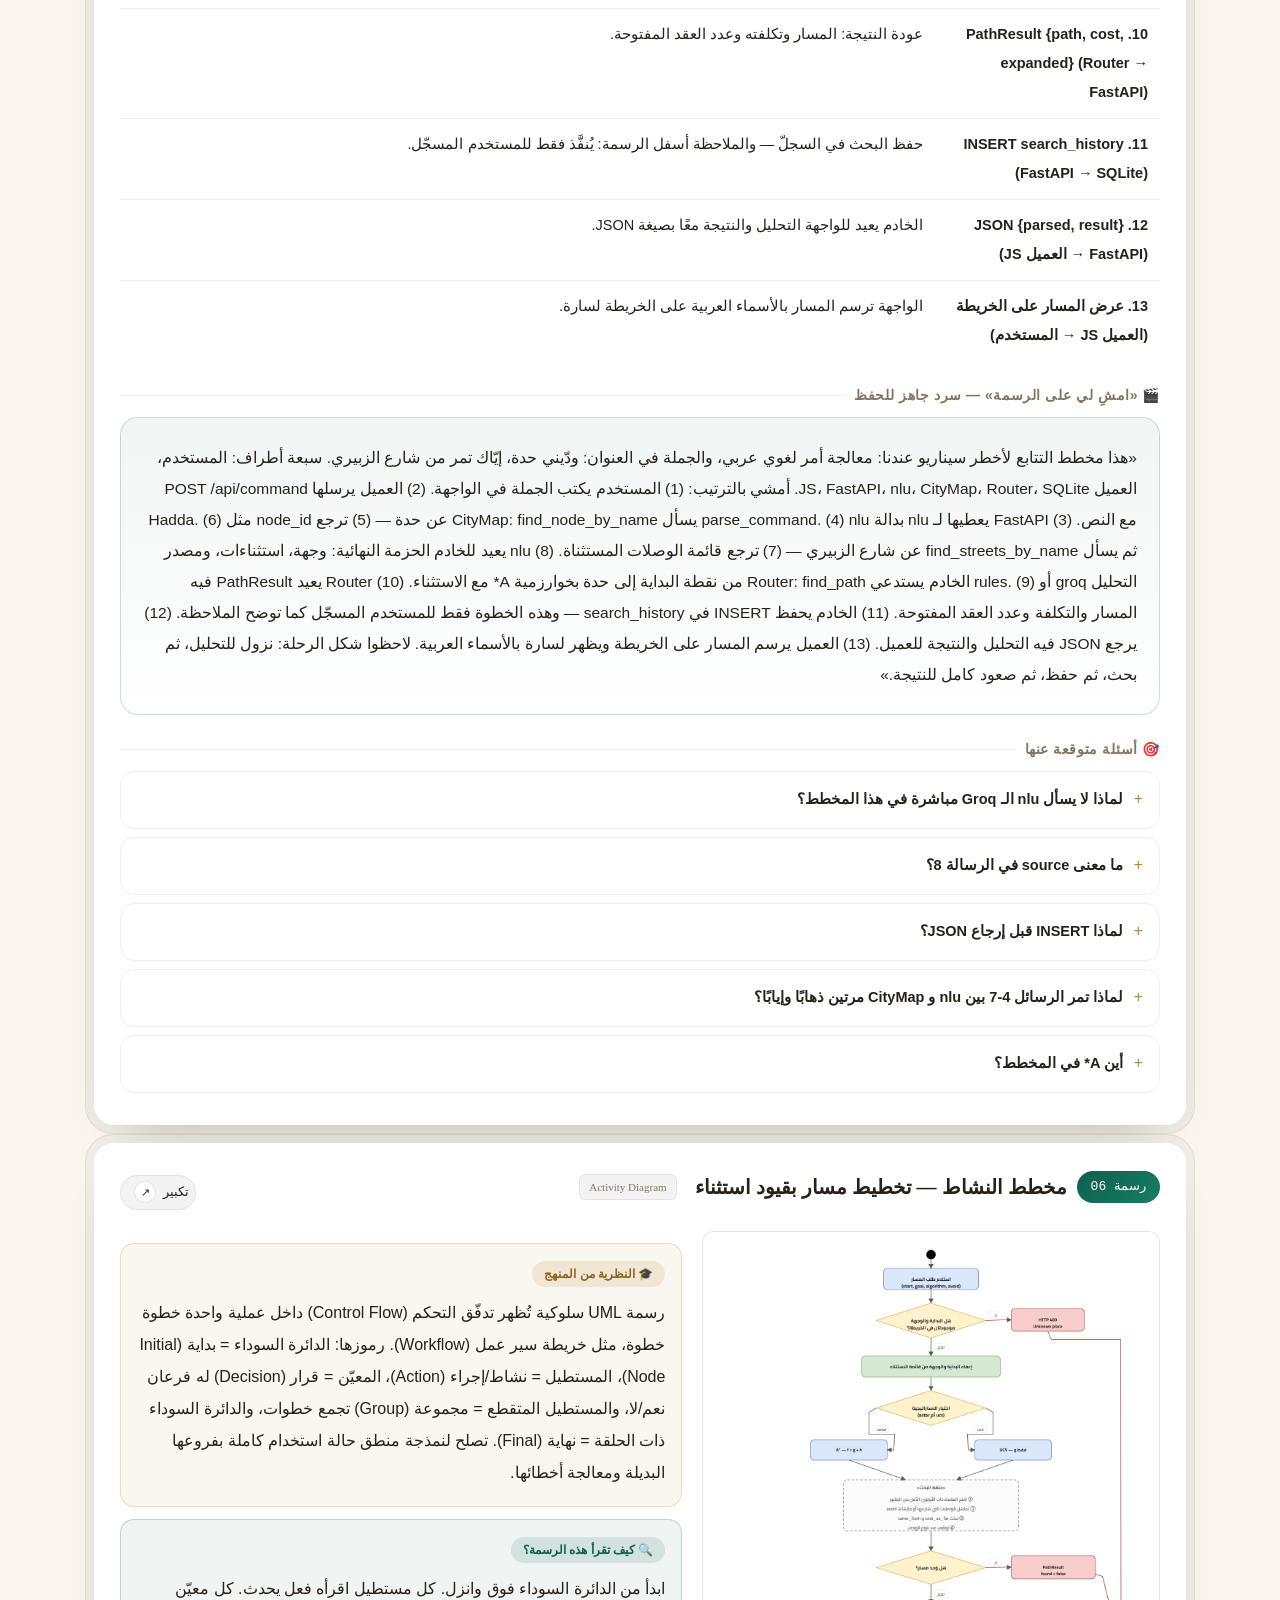
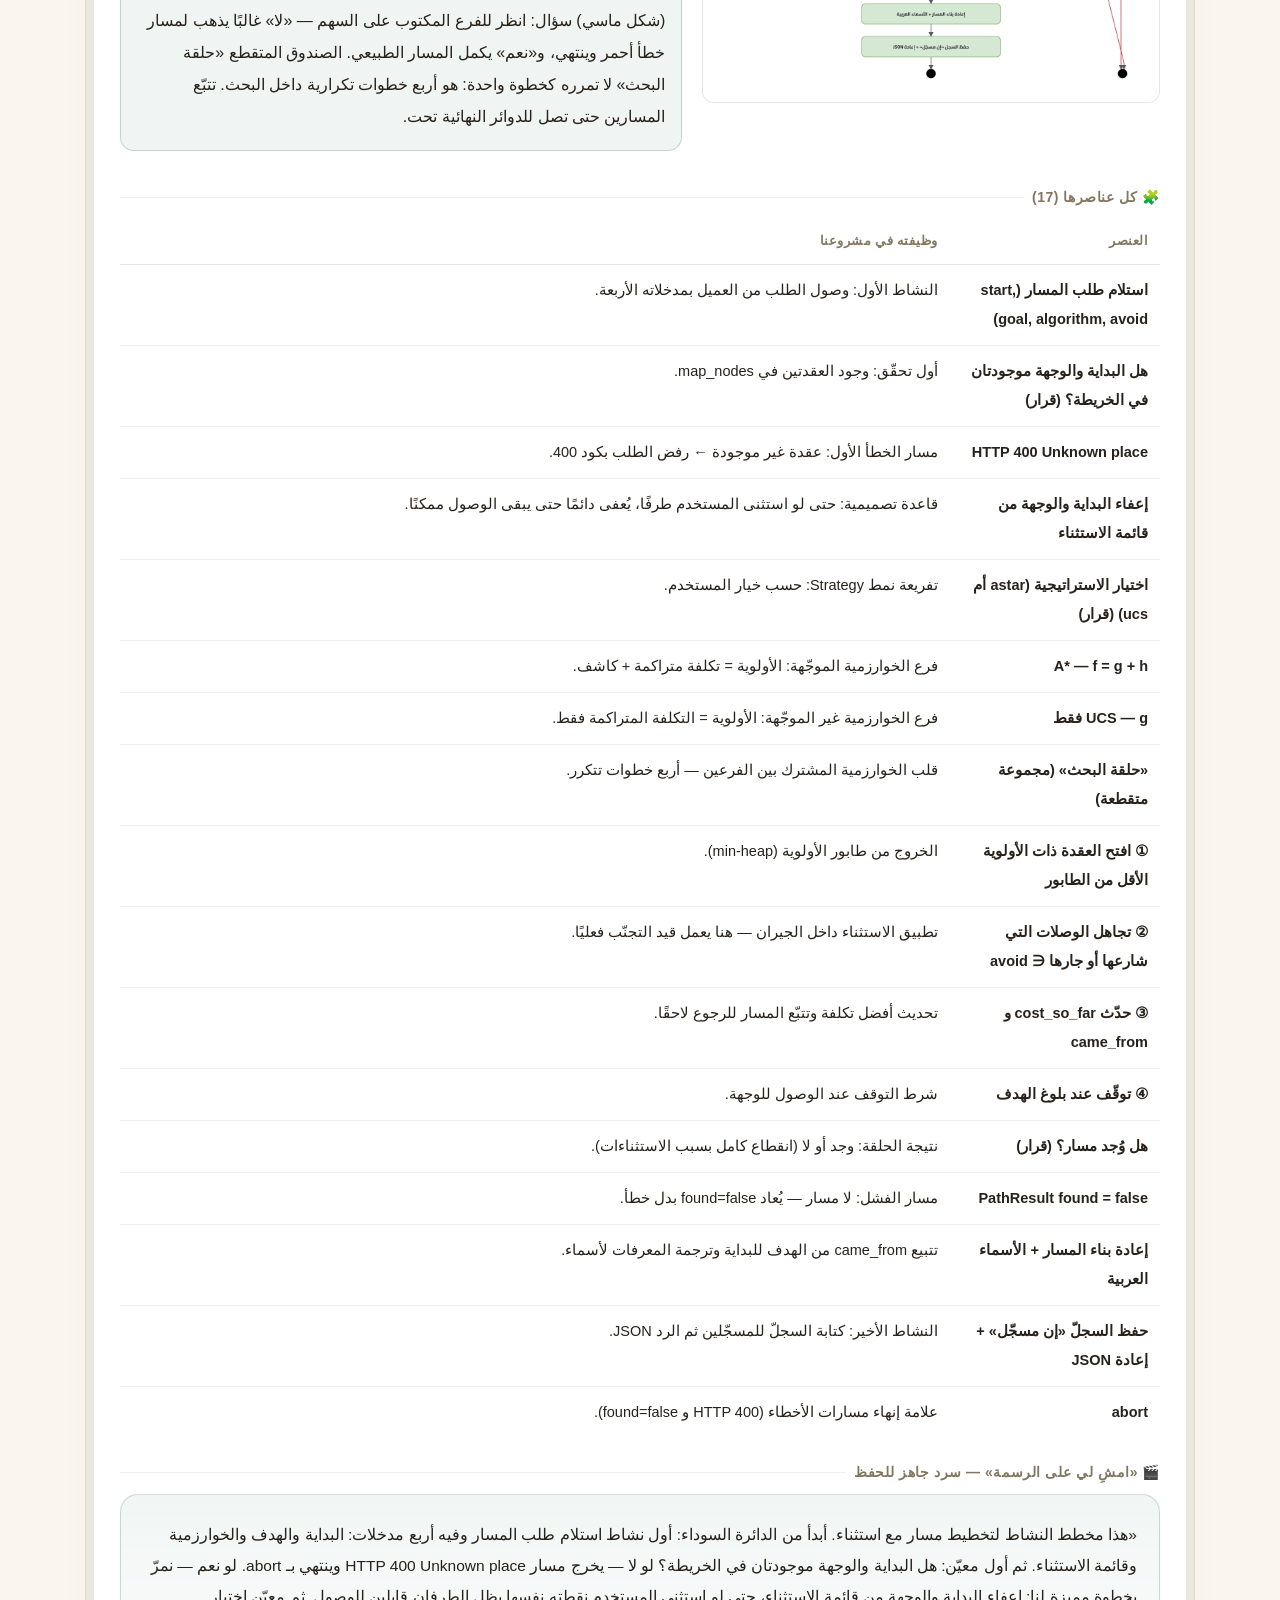
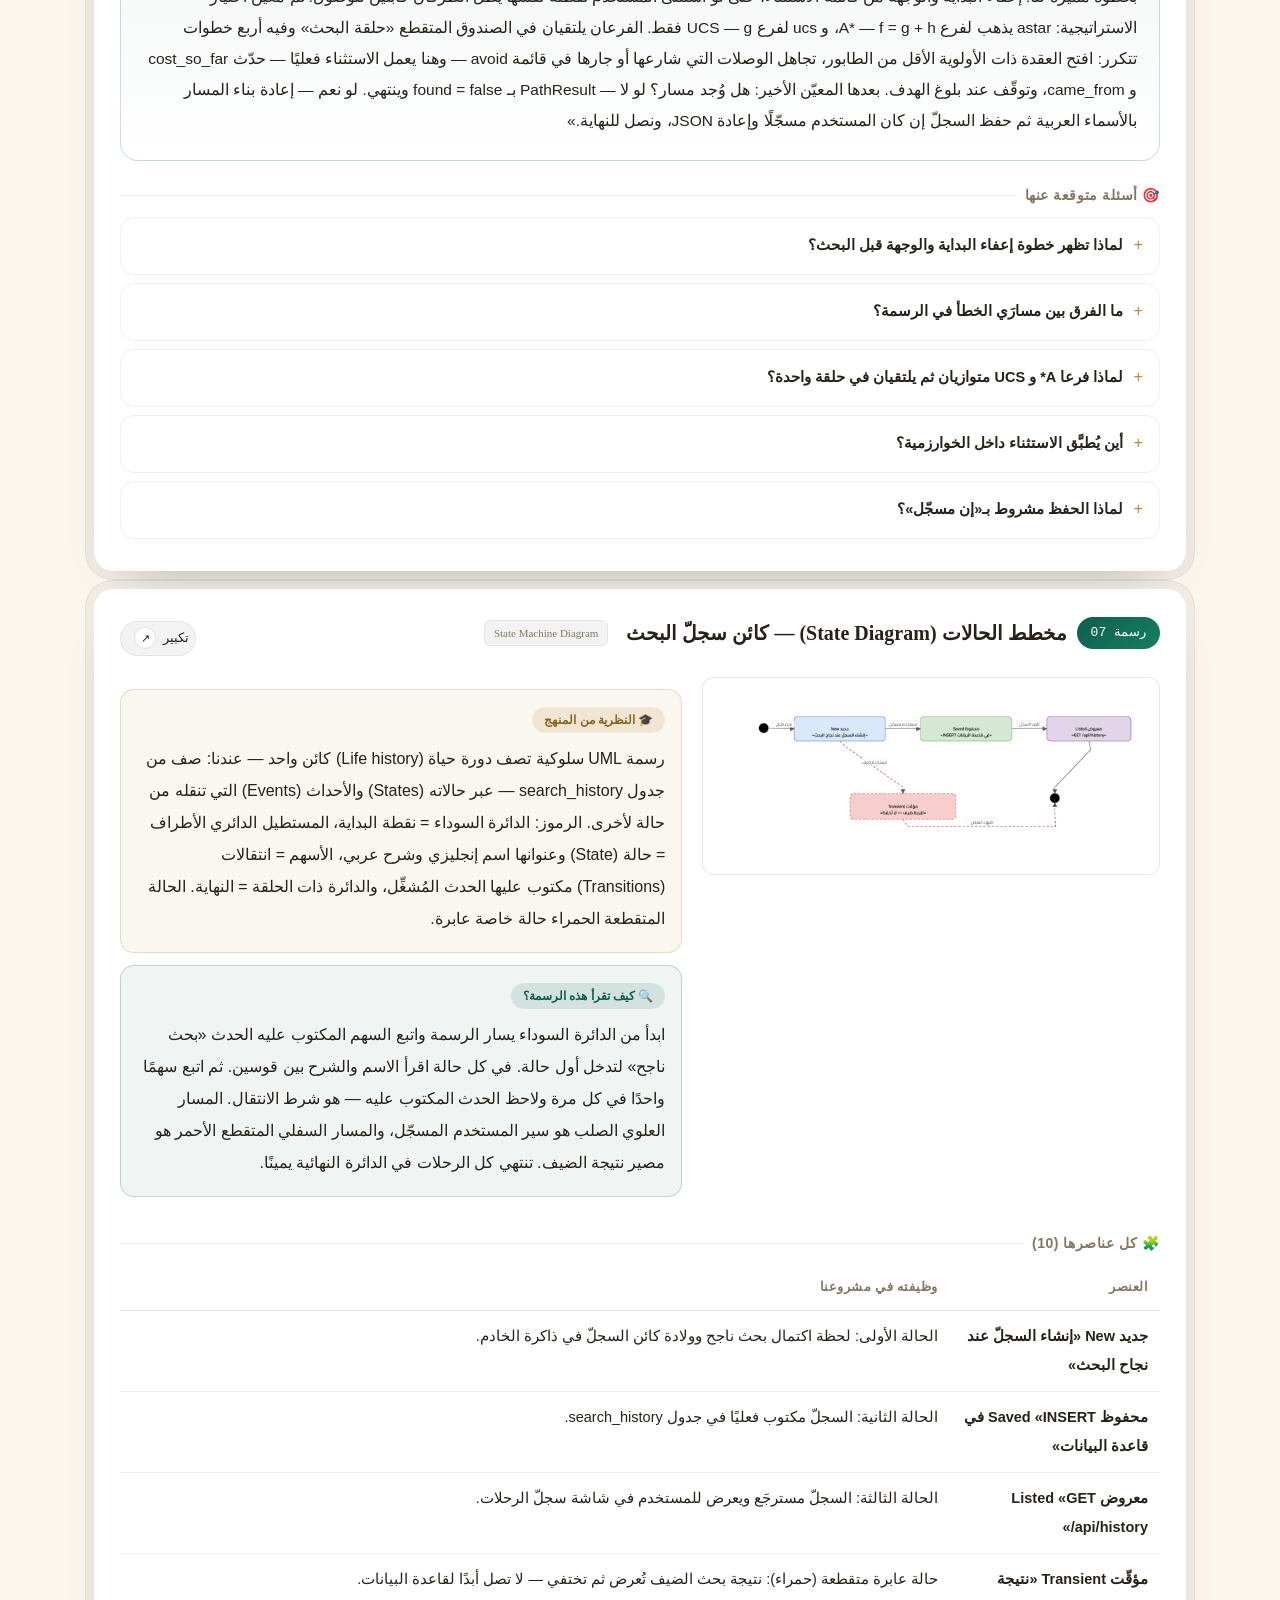
==== commit e908fc04: "خطوط مضيفة ذاتيًا — الموقع يعمل offline بالكامل وبلا اعتماد خارجي" ====
--- a/diagrams.html
+++ b/diagrams.html
@@ -2,9 +2,7 @@
 <meta name="viewport" content="width=device-width,initial-scale=1">
 <meta name="description" content="حقيبة مناقشة مشروع مساري — نظام التنقل الذكي في صنعاء (هندسة البرمجيات): شرح متعدد المستويات، صفحة-بصفحة، الرسمات، دروس المنهج، وأسئلة المناقشة.">
 <link rel="icon" href="data:image/svg+xml,<svg xmlns='http://www.w3.org/2000/svg' viewBox='0 0 100 100'><text y='.9em' font-size='90'>🎓</text></svg>">
-<link rel="preconnect" href="https://fonts.googleapis.com">
-<link rel="preconnect" href="https://fonts.gstatic.com" crossorigin>
-<link href="https://fonts.googleapis.com/css2?family=Amiri:wght@400;700&family=IBM+Plex+Sans+Arabic:wght@300;400;500;600;700&family=IBM+Plex+Mono:wght@400;500;600&display=swap" rel="stylesheet">
+<link rel="stylesheet" href="fonts.css">
 <title>شرح الرسمات — حقيبة مناقشة مساري</title><style>
 :root{
  --cream:#FAF6ED; --paper:#FFFFFF; --ink:#27211A; --mut:#83765F;
